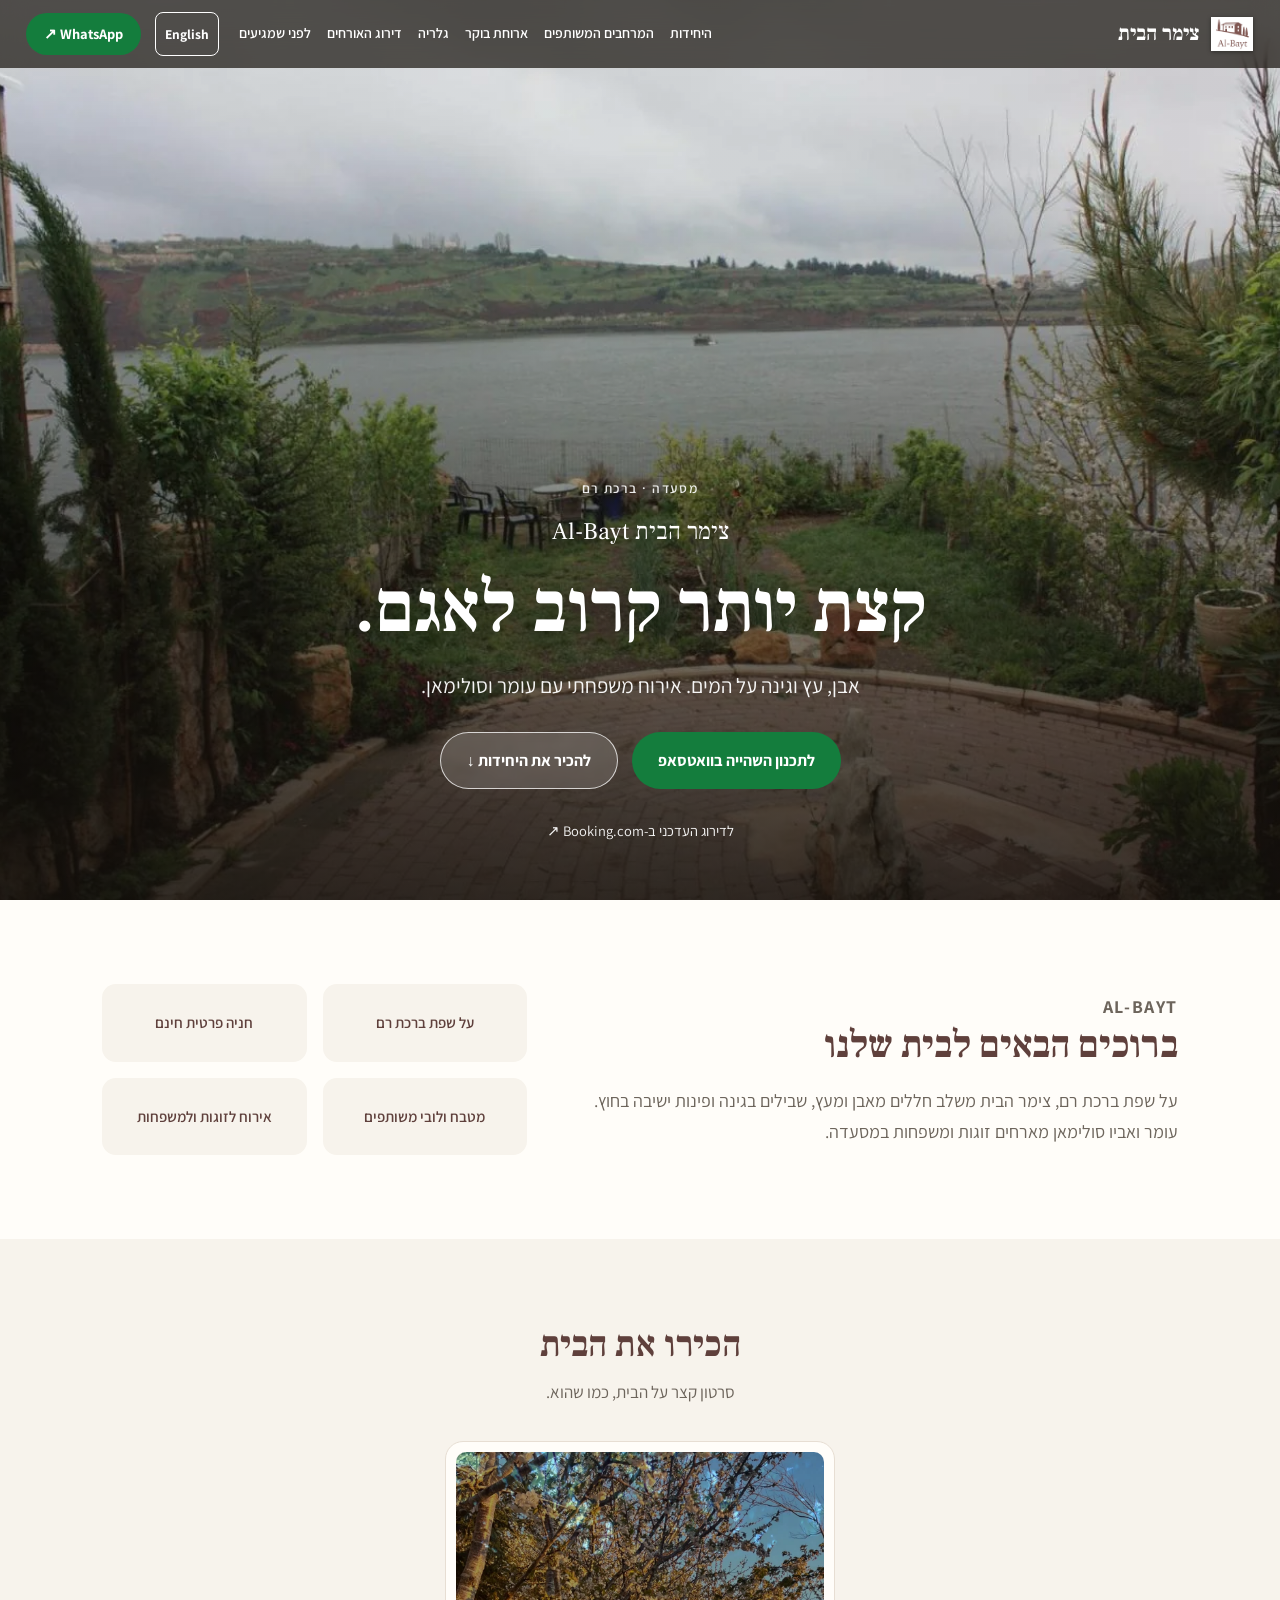
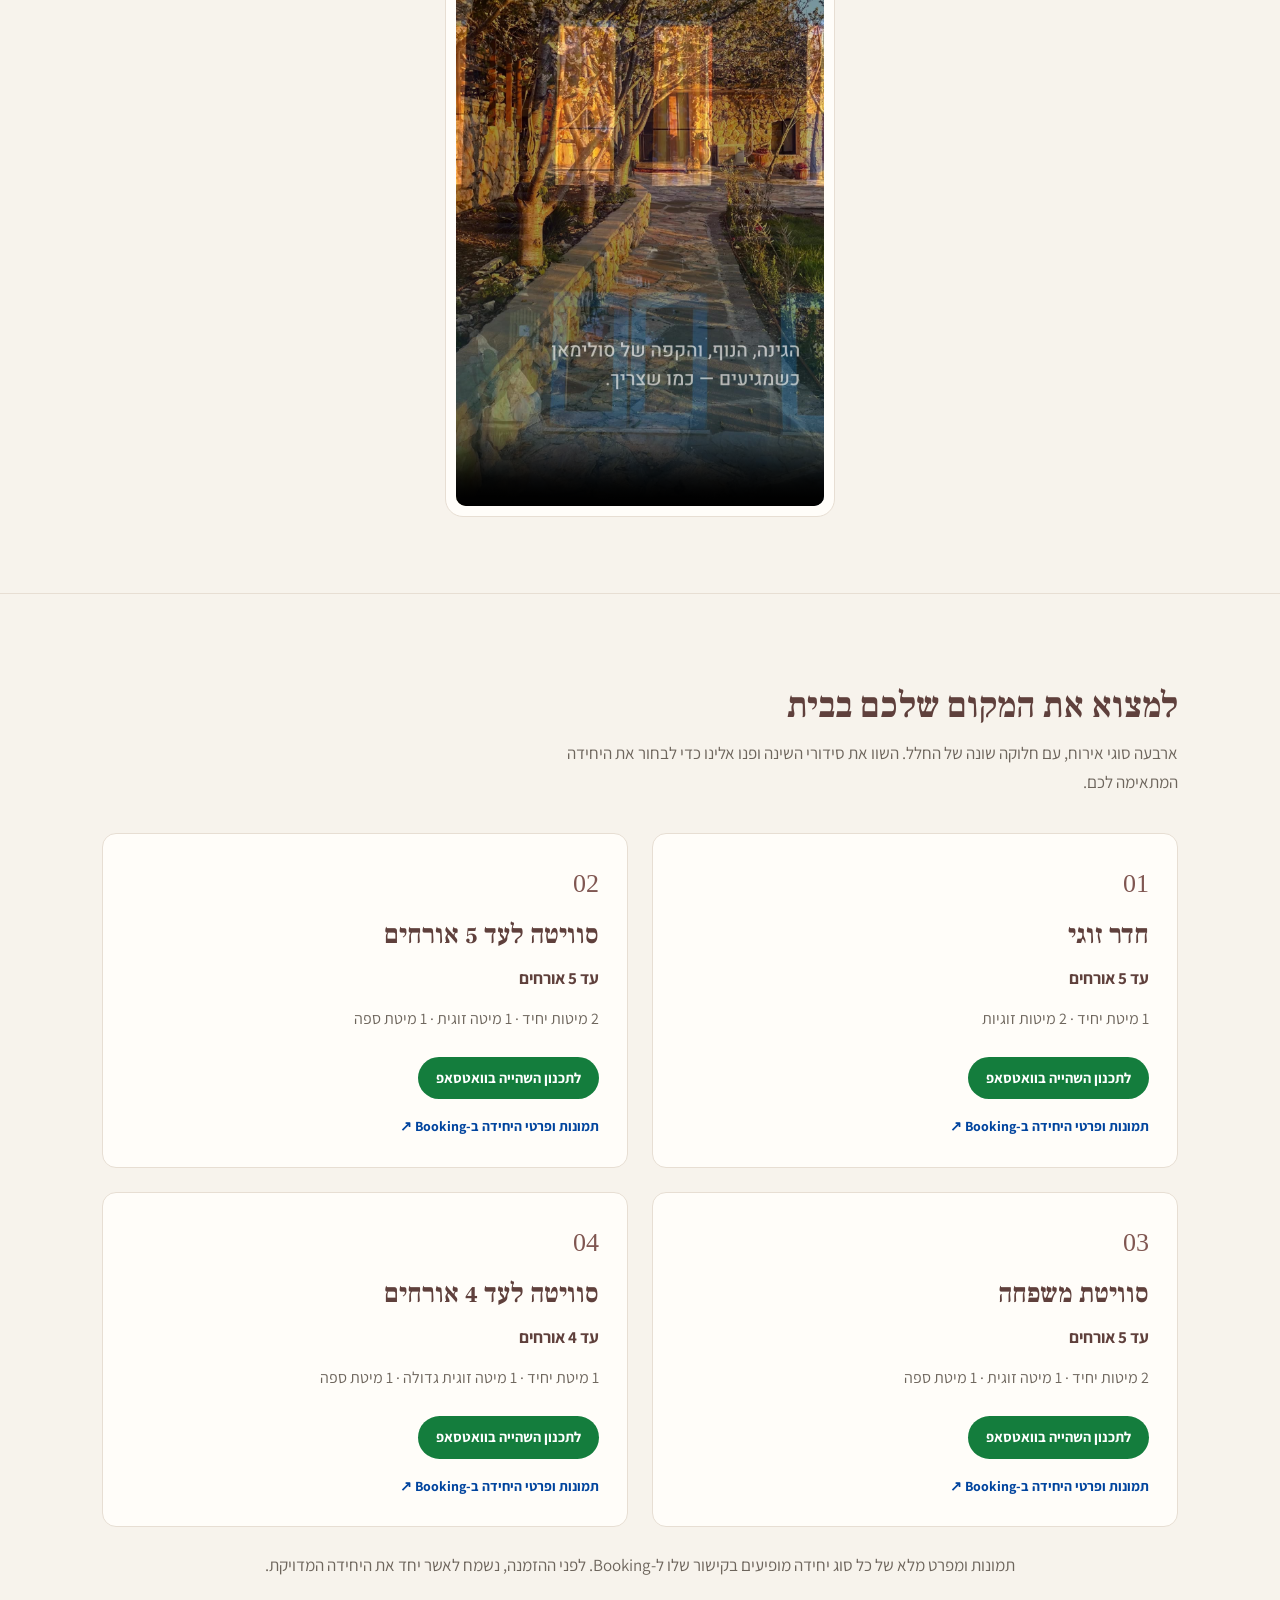
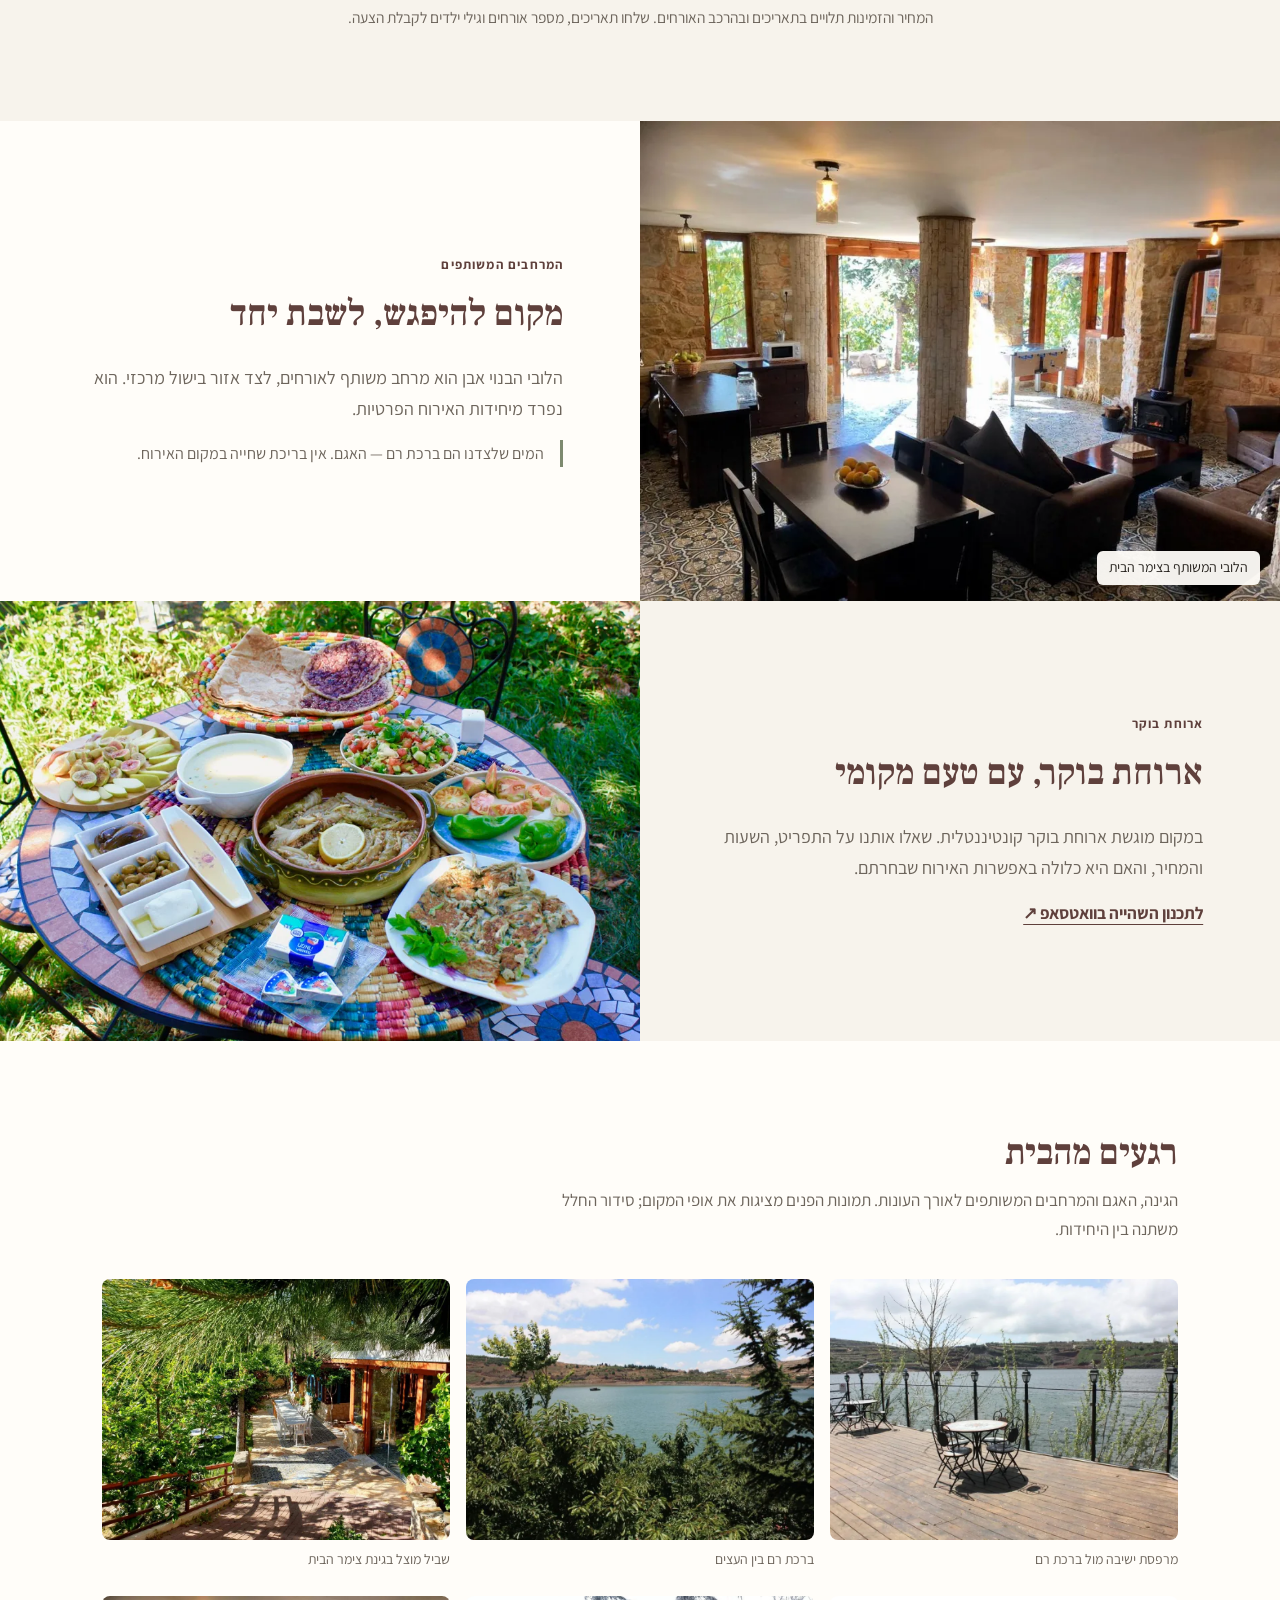
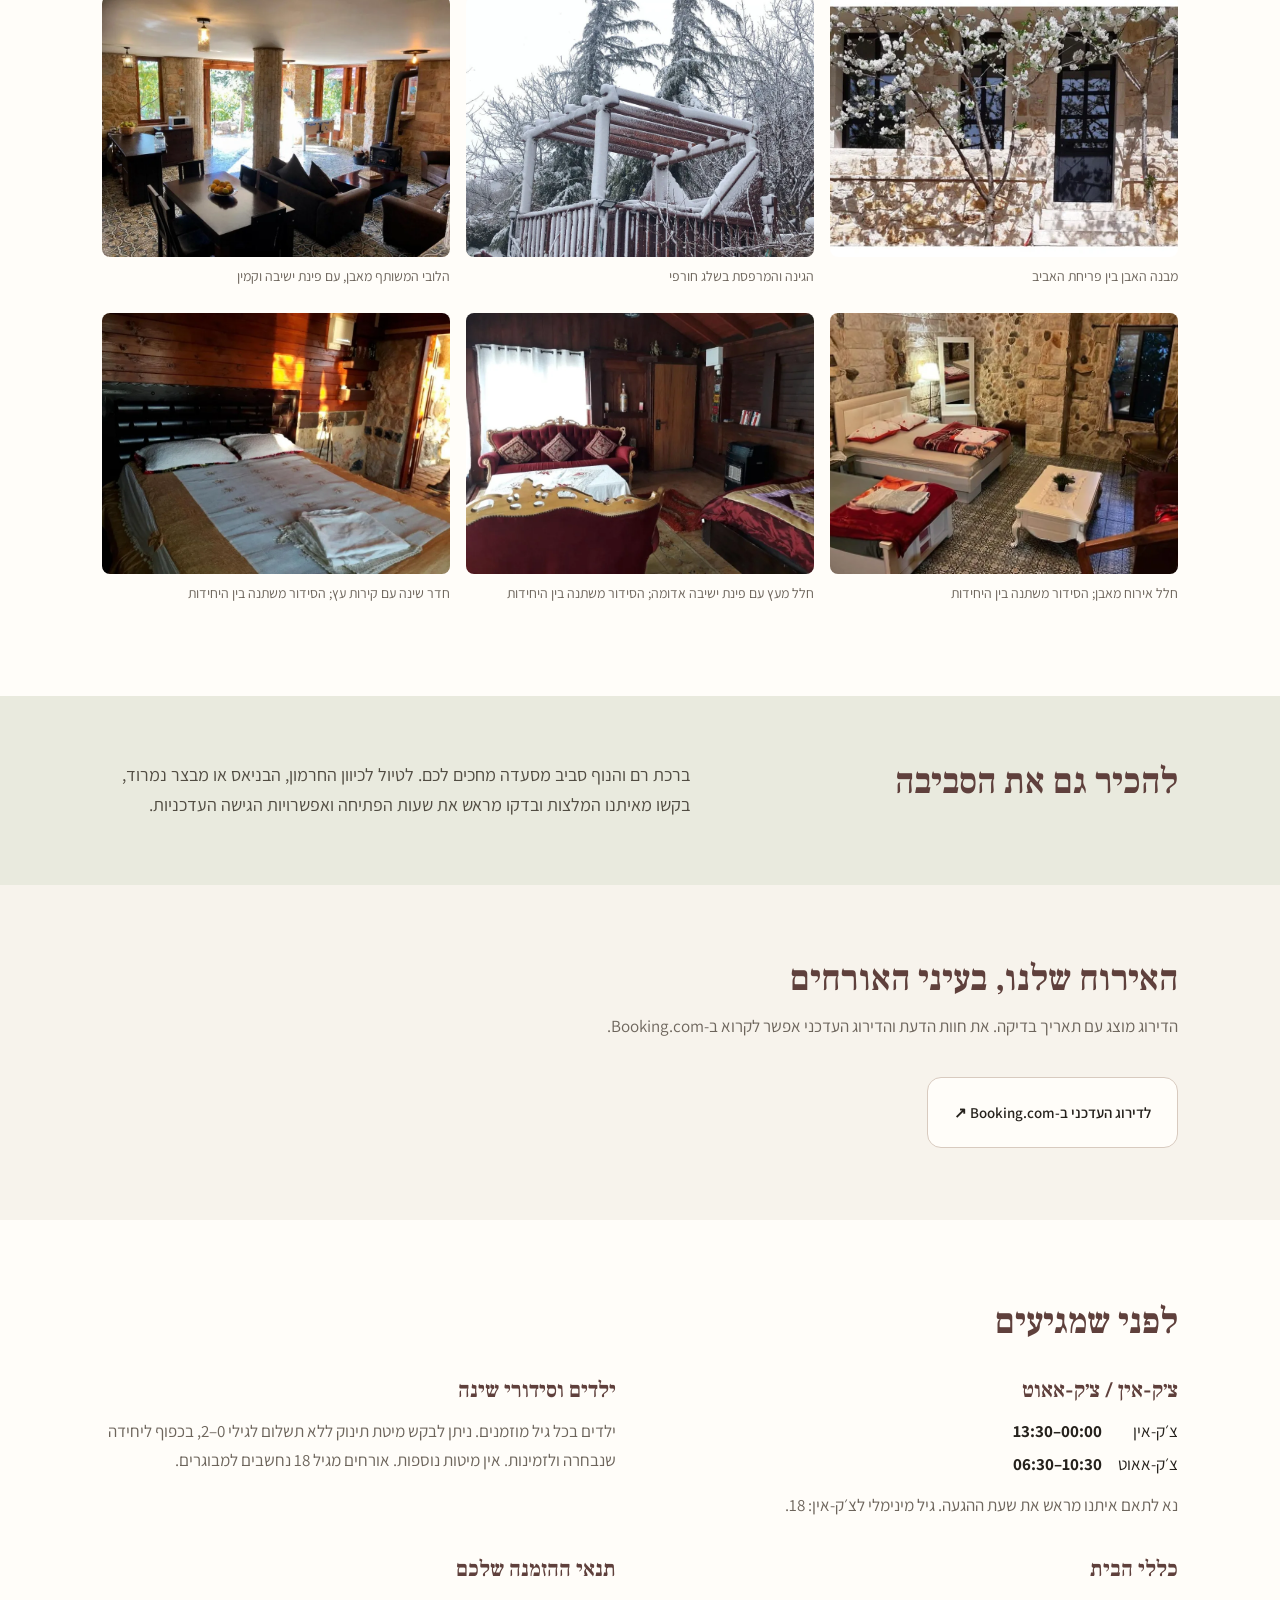
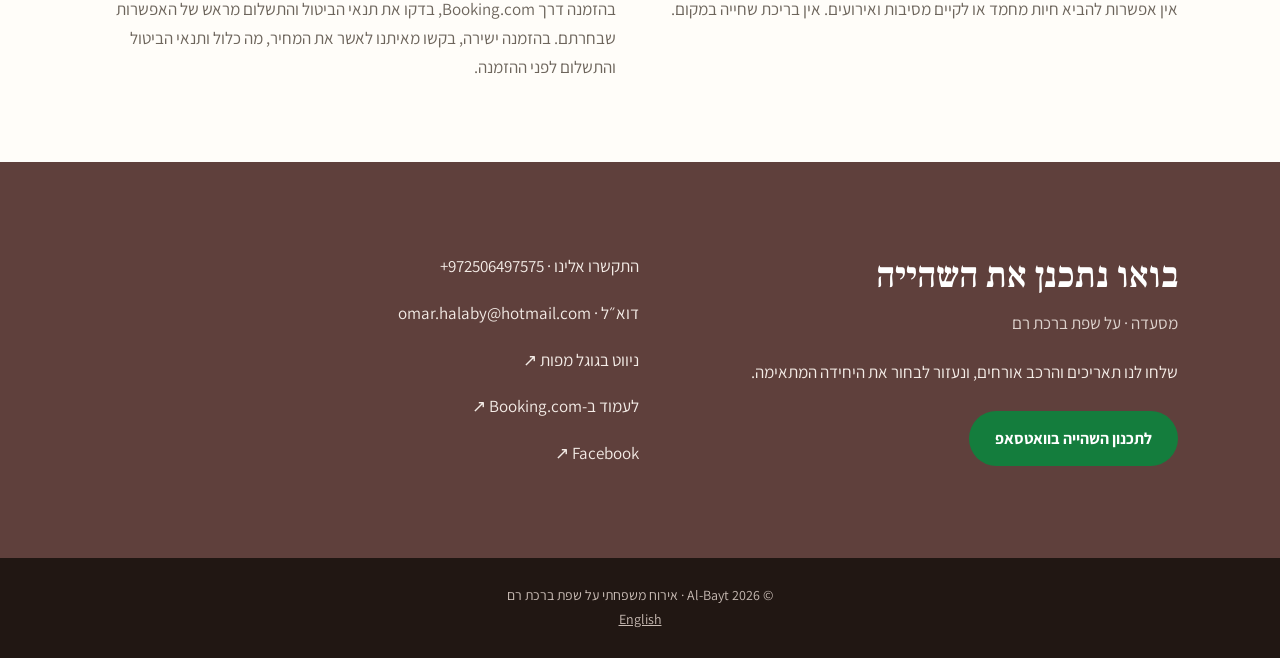
==== index.html @ 85b66a57 "Add Hebrew explainer film after the welcome section A calm, centered 9:16 player (click to play, pos" ====
<!doctype html>
<html lang="he" dir="rtl"><head>
<meta charset="utf-8"><meta name="viewport" content="width=device-width, initial-scale=1">
<title>צימר הבית | Al-Bayt — אירוח משפחתי על שפת ברכת רם</title><meta name="description" content="אירוח משפחתי על שפת ברכת רם במסעדה. הכירו את היחידות, הלובי המשותף והגינה, ותכננו את החופשה עם עומר וסולימאן.">
<link rel="canonical" href="https://www.albayt1.com/"><link rel="alternate" hreflang="he" href="https://www.albayt1.com/"><link rel="alternate" hreflang="en" href="https://www.albayt1.com/en/"><link rel="alternate" hreflang="x-default" href="https://www.albayt1.com/">
<meta property="og:title" content="צימר הבית | Al-Bayt — אירוח משפחתי על שפת ברכת רם"><meta property="og:description" content="אירוח משפחתי על שפת ברכת רם במסעדה. הכירו את היחידות, הלובי המשותף והגינה, ותכננו את החופשה עם עומר וסולימאן."><meta property="og:type" content="website"><meta property="og:url" content="https://www.albayt1.com/"><meta property="og:image" content="https://www.albayt1.com/images/optimized/lake-garden-1280.webp"><meta property="og:locale" content="he_IL">
<link rel="icon" href="/images/logo.png"><link rel="stylesheet" href="/css/style.css">
<link rel="preconnect" href="https://fonts.googleapis.com"><link rel="preconnect" href="https://fonts.gstatic.com" crossorigin><link href="https://fonts.googleapis.com/css2?family=Frank+Ruhl+Libre:wght@400;500;700&family=Assistant:wght@400;600;700&display=swap" rel="stylesheet">
<script type="application/ld+json">{"@context": "https://schema.org", "@type": "LodgingBusiness", "name": "Zimer Al-Bayt", "url": "https://www.albayt1.com", "image": "https://www.albayt1.com/images/optimized/lake-garden-1280.webp", "telephone": "+972506497575", "address": {"@type": "PostalAddress", "addressLocality": "Mas’ade", "postalCode": "1243500", "addressCountry": "IL"}, "sameAs": ["https://www.booking.com/hotel/il/hbyt-mas-39-ada.en-gb.html"]}</script>
<script id="rating-data" type="application/json">{"score": 8.9, "reviewCount": 104, "checkedAt": "2026-10-04T20:01:00Z", "maxAgeDays": 60, "sourceUrl": "https://www.booking.com/hotel/il/hbyt-mas-39-ada.he.html", "locale": "he-IL", "labels": {"ratingBased": "{count} חוות דעת ב-Booking.com", "ratingChecked": "נבדק ב-{date}", "ratingOut": "מתוך 10", "ratingCurrent": "לדירוג העדכני ב-Booking.com"}}</script><script type="module" src="/js/main.js"></script>
</head><body>
<a class="skip-link" href="#main">דלגו לתוכן</a>
<header class="topbar" id="topbar"><a class="brand" href="#top"><img src="/images/logo.png" alt="" width="44" height="34"><span>צימר הבית</span></a><button class="menu-toggle" aria-expanded="false" aria-controls="main-nav">תפריט ☰</button><nav class="nav" id="main-nav" aria-label="תפריט"><a href="#rooms">היחידות</a><a href="#shared">המרחבים המשותפים</a><a href="#breakfast">ארוחת בוקר</a><a href="#gallery">גלריה</a><a href="#reviews">דירוג האורחים</a><a href="#plan">לפני שמגיעים</a></nav><div class="topbar-actions"><a class="lang" href="/en/" lang="en">English</a><a class="btn btn-wa small header-contact" href="https://wa.me/972506497575?text=%D7%A9%D7%9C%D7%95%D7%9D%2C%20%D7%90%D7%A9%D7%9E%D7%97%20%D7%9C%D7%AA%D7%9B%D7%A0%D7%9F%20%D7%A9%D7%94%D7%99%D7%99%D7%94%20%D7%91%D7%A6%D7%99%D7%9E%D7%A8%20%D7%94%D7%91%D7%99%D7%AA.%20%D7%AA%D7%90%D7%A8%D7%99%D7%9B%D7%99%D7%9D%3A%20%E2%80%A6%20%D7%9E%D7%A1%D7%A4%D7%A8%20%D7%90%D7%95%D7%A8%D7%97%D7%99%D7%9D%3A%20%E2%80%A6%20%D7%92%D7%99%D7%9C%D7%99%20%D7%99%D7%9C%D7%93%D7%99%D7%9D%3A%20%E2%80%A6" target="_blank" rel="noopener noreferrer">WhatsApp ↗</a></div></header>
<main id="main"><section class="hero" id="top"><img class="hero-img" src="/images/optimized/lake-garden-960.webp" srcset="/images/optimized/lake-garden-480.webp 480w, /images/optimized/lake-garden-960.webp 960w, /images/optimized/lake-garden-1280.webp 1280w" sizes="100vw" width="1280" height="853" alt="הגן של הבית לצד ברכת רם" fetchpriority="high"><div class="hero-veil"></div><div class="hero-inner"><p class="hero-kicker">מסעדה · ברכת רם</p><p class="hero-brand">צימר הבית <span lang="en">Al-Bayt</span></p><h1>קצת יותר קרוב לאגם.</h1><p class="hero-sub">אבן, עץ וגינה על המים. אירוח משפחתי עם עומר וסולימאן.</p><div class="hero-ctas"><a class="btn btn-wa" href="https://wa.me/972506497575?text=%D7%A9%D7%9C%D7%95%D7%9D%2C%20%D7%90%D7%A9%D7%9E%D7%97%20%D7%9C%D7%AA%D7%9B%D7%A0%D7%9F%20%D7%A9%D7%94%D7%99%D7%99%D7%94%20%D7%91%D7%A6%D7%99%D7%9E%D7%A8%20%D7%94%D7%91%D7%99%D7%AA.%20%D7%AA%D7%90%D7%A8%D7%99%D7%9B%D7%99%D7%9D%3A%20%E2%80%A6%20%D7%9E%D7%A1%D7%A4%D7%A8%20%D7%90%D7%95%D7%A8%D7%97%D7%99%D7%9D%3A%20%E2%80%A6%20%D7%92%D7%99%D7%9C%D7%99%20%D7%99%D7%9C%D7%93%D7%99%D7%9D%3A%20%E2%80%A6" target="_blank" rel="noopener noreferrer">לתכנון השהייה בוואטסאפ</a><a class="btn btn-ghost" href="#rooms">להכיר את היחידות ↓</a></div><div class="trust" data-rating><a href="https://www.booking.com/hotel/il/hbyt-mas-39-ada.he.html" target="_blank" rel="noopener noreferrer">לדירוג העדכני ב-Booking.com ↗</a></div></div></section>
<section class="intro"><div class="wrap intro-grid"><div class="intro-text"><p class="eyebrow">Al-Bayt</p><h2>ברוכים הבאים לבית שלנו</h2><p>על שפת ברכת רם, צימר הבית משלב חללים מאבן ומעץ, שבילים בגינה ופינות ישיבה בחוץ. עומר ואביו סולימאן מארחים זוגות ומשפחות במסעדה.</p></div><ul class="intro-facts"><li>על שפת ברכת רם</li><li>חניה פרטית חינם</li><li>מטבח ולובי משותפים</li><li>אירוח לזוגות ולמשפחות</li></ul></div></section>
<section class="film" id="film" aria-labelledby="film-title"><div class="wrap film-inner"><h2 class="section-h" id="film-title">הכירו את הבית</h2><p class="section-sub">סרטון קצר על הבית, כמו שהוא.</p><figure class="film-frame"><video controls playsinline preload="metadata" poster="/images/zimmer-he-explainer-poster.jpg" width="1080" height="1920" aria-label="סרטון היכרות עם צימר הבית"><source src="/videos/zimmer-he-explainer.mp4" type="video/mp4"></video></figure></div></section>
<section class="rooms" id="rooms"><div class="wrap"><h2 class="section-h">למצוא את המקום שלכם בבית</h2><p class="section-sub">ארבעה סוגי אירוח, עם חלוקה שונה של החלל. השוו את סידורי השינה ופנו אלינו כדי לבחור את היחידה המתאימה לכם.</p><div class="room-grid"><article class="room" data-room-id="329199201"><div class="room-body"><span class="room-number" aria-hidden="true">01</span><h3>חדר זוגי</h3><p class="capacity">עד 5 אורחים</p><p class="bed-list">1 מיטת יחיד · 2 מיטות זוגיות</p><div class="room-ctas"><a class="btn btn-wa small" href="https://wa.me/972506497575?text=%D7%A9%D7%9C%D7%95%D7%9D%2C%20%D7%90%D7%A9%D7%9E%D7%97%20%D7%9C%D7%91%D7%93%D7%95%D7%A7%20%D7%90%D7%AA%20%D7%97%D7%93%D7%A8%20%D7%96%D7%95%D7%92%D7%99%20%28%D7%9E%D7%96%D7%94%D7%94%20329199201%29.%20%D7%AA%D7%90%D7%A8%D7%99%D7%9B%D7%99%D7%9D%3A%20%E2%80%A6%20%D7%9E%D7%A1%D7%A4%D7%A8%20%D7%90%D7%95%D7%A8%D7%97%D7%99%D7%9D%3A%20%E2%80%A6%20%D7%92%D7%99%D7%9C%D7%99%20%D7%99%D7%9C%D7%93%D7%99%D7%9D%3A%20%E2%80%A6" target="_blank" rel="noopener noreferrer">לתכנון השהייה בוואטסאפ</a><a class="link-book" href="https://www.booking.com/hotel/il/hbyt-mas-39-ada.he.html#RD329199201" target="_blank" rel="noopener noreferrer">תמונות ופרטי היחידה ב-Booking ↗</a></div></div></article><article class="room" data-room-id="329199202"><div class="room-body"><span class="room-number" aria-hidden="true">02</span><h3>סוויטה לעד 5 אורחים</h3><p class="capacity">עד 5 אורחים</p><p class="bed-list">2 מיטות יחיד · 1 מיטה זוגית · 1 מיטת ספה</p><div class="room-ctas"><a class="btn btn-wa small" href="https://wa.me/972506497575?text=%D7%A9%D7%9C%D7%95%D7%9D%2C%20%D7%90%D7%A9%D7%9E%D7%97%20%D7%9C%D7%91%D7%93%D7%95%D7%A7%20%D7%90%D7%AA%20%D7%A1%D7%95%D7%95%D7%99%D7%98%D7%94%20%D7%9C%D7%A2%D7%93%205%20%D7%90%D7%95%D7%A8%D7%97%D7%99%D7%9D%20%28%D7%9E%D7%96%D7%94%D7%94%20329199202%29.%20%D7%AA%D7%90%D7%A8%D7%99%D7%9B%D7%99%D7%9D%3A%20%E2%80%A6%20%D7%9E%D7%A1%D7%A4%D7%A8%20%D7%90%D7%95%D7%A8%D7%97%D7%99%D7%9D%3A%20%E2%80%A6%20%D7%92%D7%99%D7%9C%D7%99%20%D7%99%D7%9C%D7%93%D7%99%D7%9D%3A%20%E2%80%A6" target="_blank" rel="noopener noreferrer">לתכנון השהייה בוואטסאפ</a><a class="link-book" href="https://www.booking.com/hotel/il/hbyt-mas-39-ada.he.html#RD329199202" target="_blank" rel="noopener noreferrer">תמונות ופרטי היחידה ב-Booking ↗</a></div></div></article><article class="room" data-room-id="329199203"><div class="room-body"><span class="room-number" aria-hidden="true">03</span><h3>סוויטת משפחה</h3><p class="capacity">עד 5 אורחים</p><p class="bed-list">2 מיטות יחיד · 1 מיטה זוגית · 1 מיטת ספה</p><div class="room-ctas"><a class="btn btn-wa small" href="https://wa.me/972506497575?text=%D7%A9%D7%9C%D7%95%D7%9D%2C%20%D7%90%D7%A9%D7%9E%D7%97%20%D7%9C%D7%91%D7%93%D7%95%D7%A7%20%D7%90%D7%AA%20%D7%A1%D7%95%D7%95%D7%99%D7%98%D7%AA%20%D7%9E%D7%A9%D7%A4%D7%97%D7%94%20%28%D7%9E%D7%96%D7%94%D7%94%20329199203%29.%20%D7%AA%D7%90%D7%A8%D7%99%D7%9B%D7%99%D7%9D%3A%20%E2%80%A6%20%D7%9E%D7%A1%D7%A4%D7%A8%20%D7%90%D7%95%D7%A8%D7%97%D7%99%D7%9D%3A%20%E2%80%A6%20%D7%92%D7%99%D7%9C%D7%99%20%D7%99%D7%9C%D7%93%D7%99%D7%9D%3A%20%E2%80%A6" target="_blank" rel="noopener noreferrer">לתכנון השהייה בוואטסאפ</a><a class="link-book" href="https://www.booking.com/hotel/il/hbyt-mas-39-ada.he.html#RD329199203" target="_blank" rel="noopener noreferrer">תמונות ופרטי היחידה ב-Booking ↗</a></div></div></article><article class="room" data-room-id="329199204"><div class="room-body"><span class="room-number" aria-hidden="true">04</span><h3>סוויטה לעד 4 אורחים</h3><p class="capacity">עד 4 אורחים</p><p class="bed-list">1 מיטת יחיד · 1 מיטה זוגית גדולה · 1 מיטת ספה</p><div class="room-ctas"><a class="btn btn-wa small" href="https://wa.me/972506497575?text=%D7%A9%D7%9C%D7%95%D7%9D%2C%20%D7%90%D7%A9%D7%9E%D7%97%20%D7%9C%D7%91%D7%93%D7%95%D7%A7%20%D7%90%D7%AA%20%D7%A1%D7%95%D7%95%D7%99%D7%98%D7%94%20%D7%9C%D7%A2%D7%93%204%20%D7%90%D7%95%D7%A8%D7%97%D7%99%D7%9D%20%28%D7%9E%D7%96%D7%94%D7%94%20329199204%29.%20%D7%AA%D7%90%D7%A8%D7%99%D7%9B%D7%99%D7%9D%3A%20%E2%80%A6%20%D7%9E%D7%A1%D7%A4%D7%A8%20%D7%90%D7%95%D7%A8%D7%97%D7%99%D7%9D%3A%20%E2%80%A6%20%D7%92%D7%99%D7%9C%D7%99%20%D7%99%D7%9C%D7%93%D7%99%D7%9D%3A%20%E2%80%A6" target="_blank" rel="noopener noreferrer">לתכנון השהייה בוואטסאפ</a><a class="link-book" href="https://www.booking.com/hotel/il/hbyt-mas-39-ada.he.html#RD329199204" target="_blank" rel="noopener noreferrer">תמונות ופרטי היחידה ב-Booking ↗</a></div></div></article></div><p class="room-note">תמונות ומפרט מלא של כל סוג יחידה מופיעים בקישור שלו ל-Booking. לפני ההזמנה, נשמח לאשר יחד את היחידה המדויקת.</p><p class="price-note">המחיר והזמינות תלויים בתאריכים ובהרכב האורחים. שלחו תאריכים, מספר אורחים וגילי ילדים לקבלת הצעה.</p></div></section>
<section class="split" id="shared"><figure><img class="" src="/images/optimized/shared-lobby-960.webp" srcset="/images/optimized/shared-lobby-480.webp 480w, /images/optimized/shared-lobby-960.webp 960w, /images/optimized/shared-lobby-1280.webp 1024w" sizes="(max-width: 600px) 100vw, 50vw" width="1024" height="768" alt="הלובי המשותף בצימר הבית" loading="lazy" decoding="async"><figcaption>הלובי המשותף בצימר הבית</figcaption></figure><div class="split-body"><p class="eyebrow">המרחבים המשותפים</p><h2 class="section-h">מקום להיפגש, לשבת יחד</h2><p>הלובי הבנוי אבן הוא מרחב משותף לאורחים, לצד אזור בישול מרכזי. הוא נפרד מיחידות האירוח הפרטיות.</p><p class="clarification">המים שלצדנו הם ברכת רם — האגם. אין בריכת שחייה במקום האירוח.</p></div></section>
<section class="split reverse" id="breakfast"><img class="" src="/images/optimized/breakfast-table-960.webp" srcset="/images/optimized/breakfast-table-480.webp 480w, /images/optimized/breakfast-table-960.webp 960w, /images/optimized/breakfast-table-1280.webp 1280w" sizes="(max-width: 600px) 100vw, 50vw" width="1600" height="1066" alt="שולחן ארוחת בוקר בגינה עם סלטים, לחם ומנות קטנות" loading="lazy" decoding="async"><div class="split-body"><p class="eyebrow">ארוחת בוקר</p><h2 class="section-h">ארוחת בוקר, עם טעם מקומי</h2><p>במקום מוגשת ארוחת בוקר קונטיננטלית. שאלו אותנו על התפריט, השעות והמחיר, והאם היא כלולה באפשרות האירוח שבחרתם.</p><a class="text-link" href="https://wa.me/972506497575?text=%D7%A9%D7%9C%D7%95%D7%9D%2C%20%D7%90%D7%A9%D7%9E%D7%97%20%D7%9C%D7%AA%D7%9B%D7%A0%D7%9F%20%D7%A9%D7%94%D7%99%D7%99%D7%94%20%D7%91%D7%A6%D7%99%D7%9E%D7%A8%20%D7%94%D7%91%D7%99%D7%AA.%20%D7%AA%D7%90%D7%A8%D7%99%D7%9B%D7%99%D7%9D%3A%20%E2%80%A6%20%D7%9E%D7%A1%D7%A4%D7%A8%20%D7%90%D7%95%D7%A8%D7%97%D7%99%D7%9D%3A%20%E2%80%A6%20%D7%92%D7%99%D7%9C%D7%99%20%D7%99%D7%9C%D7%93%D7%99%D7%9D%3A%20%E2%80%A6" target="_blank" rel="noopener noreferrer">לתכנון השהייה בוואטסאפ ↗</a></div></section>
<section class="gallery" id="gallery"><div class="wrap"><h2 class="section-h">רגעים מהבית</h2><p class="section-sub">הגינה, האגם והמרחבים המשותפים לאורך העונות. תמונות הפנים מציגות את אופי המקום; סידור החלל משתנה בין היחידות.</p><div class="g-grid" id="ggrid"><figure><a class="gallery-link" href="/images/optimized/lake-terrace-1280.webp" data-gallery="0" aria-label="הגדלת תמונה: מרפסת ישיבה מול ברכת רם"><img class="" src="/images/optimized/lake-terrace-960.webp" srcset="/images/optimized/lake-terrace-480.webp 480w, /images/optimized/lake-terrace-960.webp 960w, /images/optimized/lake-terrace-1280.webp 1024w" sizes="(max-width: 600px) 100vw, 50vw" width="1024" height="683" alt="מרפסת ישיבה מול ברכת רם" loading="lazy" decoding="async"></a><figcaption>מרפסת ישיבה מול ברכת רם</figcaption></figure><figure><a class="gallery-link" href="/images/optimized/lake-daylight-1280.webp" data-gallery="1" aria-label="הגדלת תמונה: ברכת רם בין העצים"><img class="" src="/images/optimized/lake-daylight-960.webp" srcset="/images/optimized/lake-daylight-480.webp 480w, /images/optimized/lake-daylight-960.webp 960w, /images/optimized/lake-daylight-1280.webp 1024w" sizes="(max-width: 600px) 100vw, 50vw" width="1024" height="683" alt="ברכת רם בין העצים" loading="lazy" decoding="async"></a><figcaption>ברכת רם בין העצים</figcaption></figure><figure><a class="gallery-link" href="/images/optimized/garden-path-1280.webp" data-gallery="2" aria-label="הגדלת תמונה: שביל מוצל בגינת צימר הבית"><img class="" src="/images/optimized/garden-path-960.webp" srcset="/images/optimized/garden-path-480.webp 480w, /images/optimized/garden-path-960.webp 960w, /images/optimized/garden-path-1280.webp 1280w" sizes="(max-width: 600px) 100vw, 50vw" width="1280" height="960" alt="שביל מוצל בגינת צימר הבית" loading="lazy" decoding="async"></a><figcaption>שביל מוצל בגינת צימר הבית</figcaption></figure><figure><a class="gallery-link" href="/images/optimized/stone-exterior-1280.webp" data-gallery="3" aria-label="הגדלת תמונה: מבנה האבן בין פריחת האביב"><img class="" src="/images/optimized/stone-exterior-960.webp" srcset="/images/optimized/stone-exterior-480.webp 480w, /images/optimized/stone-exterior-960.webp 960w, /images/optimized/stone-exterior-1280.webp 1280w" sizes="(max-width: 600px) 100vw, 50vw" width="1412" height="740" alt="מבנה האבן בין פריחת האביב" loading="lazy" decoding="async"></a><figcaption>מבנה האבן בין פריחת האביב</figcaption></figure><figure><a class="gallery-link" href="/images/optimized/winter-garden-1280.webp" data-gallery="4" aria-label="הגדלת תמונה: הגינה והמרפסת בשלג חורפי"><img class="" src="/images/optimized/winter-garden-960.webp" srcset="/images/optimized/winter-garden-480.webp 480w, /images/optimized/winter-garden-1280.webp 900w" sizes="(max-width: 600px) 100vw, 50vw" width="900" height="1600" alt="הגינה והמרפסת בשלג חורפי" loading="lazy" decoding="async"></a><figcaption>הגינה והמרפסת בשלג חורפי</figcaption></figure><figure><a class="gallery-link" href="/images/optimized/shared-lobby-1280.webp" data-gallery="5" aria-label="הגדלת תמונה: הלובי המשותף מאבן, עם פינת ישיבה וקמין"><img class="" src="/images/optimized/shared-lobby-960.webp" srcset="/images/optimized/shared-lobby-480.webp 480w, /images/optimized/shared-lobby-960.webp 960w, /images/optimized/shared-lobby-1280.webp 1024w" sizes="(max-width: 600px) 100vw, 50vw" width="1024" height="768" alt="הלובי המשותף מאבן, עם פינת ישיבה וקמין" loading="lazy" decoding="async"></a><figcaption>הלובי המשותף מאבן, עם פינת ישיבה וקמין</figcaption></figure><figure><a class="gallery-link" href="/images/optimized/stone-room-interior-1280.webp" data-gallery="6" aria-label="הגדלת תמונה: חלל אירוח מאבן; הסידור משתנה בין היחידות"><img class="" src="/images/optimized/stone-room-interior-960.webp" srcset="/images/optimized/stone-room-interior-480.webp 480w, /images/optimized/stone-room-interior-960.webp 960w, /images/optimized/stone-room-interior-1280.webp 1170w" sizes="(max-width: 600px) 100vw, 50vw" width="1170" height="658" alt="חלל אירוח מאבן; הסידור משתנה בין היחידות" loading="lazy" decoding="async"></a><figcaption>חלל אירוח מאבן; הסידור משתנה בין היחידות</figcaption></figure><figure><a class="gallery-link" href="/images/optimized/wood-room-interior-1280.webp" data-gallery="7" aria-label="הגדלת תמונה: חלל מעץ עם פינת ישיבה אדומה; הסידור משתנה בין היחידות"><img class="" src="/images/optimized/wood-room-interior-960.webp" srcset="/images/optimized/wood-room-interior-480.webp 480w, /images/optimized/wood-room-interior-960.webp 960w, /images/optimized/wood-room-interior-1280.webp 1024w" sizes="(max-width: 600px) 100vw, 50vw" width="1024" height="768" alt="חלל מעץ עם פינת ישיבה אדומה; הסידור משתנה בין היחידות" loading="lazy" decoding="async"></a><figcaption>חלל מעץ עם פינת ישיבה אדומה; הסידור משתנה בין היחידות</figcaption></figure><figure><a class="gallery-link" href="/images/optimized/wood-bedroom-1280.webp" data-gallery="8" aria-label="הגדלת תמונה: חדר שינה עם קירות עץ; הסידור משתנה בין היחידות"><img class="" src="/images/optimized/wood-bedroom-960.webp" srcset="/images/optimized/wood-bedroom-480.webp 480w, /images/optimized/wood-bedroom-960.webp 960w, /images/optimized/wood-bedroom-1280.webp 1024w" sizes="(max-width: 600px) 100vw, 50vw" width="1024" height="768" alt="חדר שינה עם קירות עץ; הסידור משתנה בין היחידות" loading="lazy" decoding="async"></a><figcaption>חדר שינה עם קירות עץ; הסידור משתנה בין היחידות</figcaption></figure></div></div></section>
<section class="area"><div class="wrap area-summary"><h2 class="section-h">להכיר גם את הסביבה</h2><p>ברכת רם והנוף סביב מסעדה מחכים לכם. לטיול לכיוון החרמון, הבניאס או מבצר נמרוד, בקשו מאיתנו המלצות ובדקו מראש את שעות הפתיחה ואפשרויות הגישה העדכניות.</p></div></section>
<section class="reviews" id="reviews"><div class="wrap"><h2 class="section-h">האירוח שלנו, בעיני האורחים</h2><p class="section-sub">הדירוג מוצג עם תאריך בדיקה. את חוות הדעת והדירוג העדכני אפשר לקרוא ב-Booking.com.</p><div class="rev-badge" data-rating><a href="https://www.booking.com/hotel/il/hbyt-mas-39-ada.he.html" target="_blank" rel="noopener noreferrer">לדירוג העדכני ב-Booking.com ↗</a></div></div></section>
<section id="plan" class="plan"><div class="wrap"><h2 class="section-h">לפני שמגיעים</h2><div class="policy-grid"><article><h3>צ׳ק-אין / צ׳ק-אאוט</h3><dl><dt>צ׳ק-אין</dt><dd><bdi>13:30–00:00</bdi></dd><dt>צ׳ק-אאוט</dt><dd><bdi>06:30–10:30</bdi></dd></dl><p>נא לתאם איתנו מראש את שעת ההגעה. גיל מינימלי לצ׳ק-אין: 18.</p></article><article><h3>ילדים וסידורי שינה</h3><p>ילדים בכל גיל מוזמנים. ניתן לבקש מיטת תינוק ללא תשלום לגילי 0–2, בכפוף ליחידה שנבחרה ולזמינות. אין מיטות נוספות. אורחים מגיל 18 נחשבים למבוגרים.</p></article><article><h3>כללי הבית</h3><p>אין אפשרות להביא חיות מחמד או לקיים מסיבות ואירועים. אין בריכת שחייה במקום.</p></article><article><h3>תנאי ההזמנה שלכם</h3><p>בהזמנה דרך Booking.com, בדקו את תנאי הביטול והתשלום מראש של האפשרות שבחרתם. בהזמנה ישירה, בקשו מאיתנו לאשר את המחיר, מה כלול ותנאי הביטול והתשלום לפני ההזמנה.</p></article></div></div></section>
<section class="contact" id="contact"><div class="wrap contact-grid"><div><h2 class="section-h">בואו נתכנן את השהייה</h2><p class="addr">מסעדה · על שפת ברכת רם</p><p>שלחו לנו תאריכים והרכב אורחים, ונעזור לבחור את היחידה המתאימה.</p><a class="btn btn-wa" href="https://wa.me/972506497575?text=%D7%A9%D7%9C%D7%95%D7%9D%2C%20%D7%90%D7%A9%D7%9E%D7%97%20%D7%9C%D7%AA%D7%9B%D7%A0%D7%9F%20%D7%A9%D7%94%D7%99%D7%99%D7%94%20%D7%91%D7%A6%D7%99%D7%9E%D7%A8%20%D7%94%D7%91%D7%99%D7%AA.%20%D7%AA%D7%90%D7%A8%D7%99%D7%9B%D7%99%D7%9D%3A%20%E2%80%A6%20%D7%9E%D7%A1%D7%A4%D7%A8%20%D7%90%D7%95%D7%A8%D7%97%D7%99%D7%9D%3A%20%E2%80%A6%20%D7%92%D7%99%D7%9C%D7%99%20%D7%99%D7%9C%D7%93%D7%99%D7%9D%3A%20%E2%80%A6" target="_blank" rel="noopener noreferrer">לתכנון השהייה בוואטסאפ</a></div><ul class="c-list"><li><a href="tel:+972506497575">התקשרו אלינו · <bdi>+972506497575</bdi></a></li><li><a href="mailto:omar.halaby@hotmail.com">דוא״ל · <bdi>omar.halaby@hotmail.com</bdi></a></li><li><a href="https://maps.app.goo.gl/spvqYzDHqFwNbVgZ8" target="_blank" rel="noopener noreferrer">ניווט בגוגל מפות ↗</a></li><li><a href="https://www.booking.com/hotel/il/hbyt-mas-39-ada.he.html" target="_blank" rel="noopener noreferrer">לעמוד ב-Booking.com ↗</a></li><li><a href="https://www.facebook.com/albayt12" target="_blank" rel="noopener noreferrer">Facebook ↗</a></li></ul></div></section>
</main><footer class="footer"><p>© 2026 Al-Bayt · אירוח משפחתי על שפת ברכת רם</p><a href="/en/" lang="en">English</a></footer>
<dialog class="lightbox" id="lightbox" aria-label="רגעים מהבית"><div class="lightbox-inner"><button class="lb-close" type="button" aria-label="סגירת התמונה">×</button><img alt=""><p id="photo-caption"></p><div class="lb-nav"><button type="button" data-photo-step="-1">התמונה הקודמת</button><span id="photo-counter" data-label="תמונה {n} מתוך {total}" aria-live="polite"></span><button type="button" data-photo-step="1">התמונה הבאה</button></div></div></dialog>
</body></html>
---- css/style.css ----
/* צימר הבית | Al-Bayt — redesign 2026 */

:root{
  --cream:#f7f3ec;
  --paper:#fffdf9;
  --ink:#26221d;
  --muted:#6d655c;
  --brand:#805752;
  --brand-dark:#5f403c;
  --sage:#7d8a6f;
  --wa:#1fae54;
  --shadow:0 10px 30px rgba(38,34,29,.10);
  --radius:14px;
}

*{margin:0;padding:0;box-sizing:border-box}
html{scroll-behavior:smooth}
body{
  background:var(--cream);
  color:var(--ink);
  font-family:'Assistant',sans-serif;
  font-size:17px;
  line-height:1.7;
}
img{max-width:100%;display:block}
a{color:inherit;text-decoration:none}
h1,h2,h3{font-family:'Frank Ruhl Libre',serif;font-weight:700;line-height:1.25}
.wrap{max-width:1120px;margin:0 auto;padding:0 22px}
.latin{font-weight:400;opacity:.85}

/* ---------- buttons ---------- */
.btn{
  display:inline-flex;align-items:center;gap:8px;
  padding:14px 26px;border-radius:40px;
  font-weight:700;font-size:16px;
  transition:transform .15s,box-shadow .15s;
}
.btn:hover{transform:translateY(-2px);box-shadow:var(--shadow)}
.btn.small{padding:9px 18px;font-size:14.5px}
.btn-wa{background:var(--wa);color:#fff}
.btn-ghost{background:rgba(255,255,255,.14);color:#fff;border:1.5px solid rgba(255,255,255,.75);backdrop-filter:blur(4px)}

/* ---------- topbar ---------- */
.topbar{
  position:fixed;inset-inline:0;top:0;z-index:100;
  display:flex;align-items:center;gap:26px;
  padding:12px 26px;
  color:#fff;
  transition:background .25s,color .25s,box-shadow .25s;
}
.topbar.solid{background:var(--paper);color:var(--ink);box-shadow:0 2px 18px rgba(38,34,29,.12)}
.brand{display:flex;align-items:center;gap:10px;font-family:'Frank Ruhl Libre',serif;font-size:21px;font-weight:700}
.brand img{filter:drop-shadow(0 1px 2px rgba(0,0,0,.4))}
.topbar.solid .brand img{filter:none}
.nav{display:flex;gap:20px;font-weight:600;font-size:15.5px;margin-inline-start:auto}
.nav a:hover{opacity:.75}
.topbar-actions{display:flex;align-items:center;gap:14px}
.lang{font-weight:700;border:1.5px solid currentColor;border-radius:8px;padding:3px 9px;font-size:13.5px}

/* ---------- hero ---------- */
.hero{position:relative;min-height:100svh;display:grid;place-items:end center;isolation:isolate}
.hero-img{position:absolute;inset:0;width:100%;height:100%;object-fit:cover;z-index:-2}
.hero-veil{position:absolute;inset:0;z-index:-1;
  background:linear-gradient(to top,rgba(20,16,12,.78) 0%,rgba(20,16,12,.25) 45%,rgba(20,16,12,.30) 100%)}
.hero-inner{color:#fff;text-align:center;padding:0 20px 64px;max-width:860px}
.hero-kicker{letter-spacing:.35em;font-size:13.5px;font-weight:600;opacity:.9;margin-bottom:10px}
.hero h1{font-size:clamp(42px,7vw,76px);margin-bottom:14px;text-shadow:0 2px 20px rgba(0,0,0,.35)}
.hero-sub{font-size:clamp(17px,2.3vw,21px);opacity:.95;max-width:600px;margin:0 auto 28px}
.hero-ctas{display:flex;gap:14px;justify-content:center;flex-wrap:wrap;margin-bottom:30px}
.trust{display:flex;align-items:center;justify-content:center;gap:10px;flex-wrap:wrap;font-size:14.5px;opacity:.95}
.trust .dot{opacity:.5}
.score{
  display:inline-grid;place-items:center;
  background:#fff;color:var(--brand-dark);
  font-weight:700;font-size:16px;
  width:42px;height:42px;border-radius:12px 12px 12px 3px;
}

/* ---------- intro ---------- */
.intro{background:var(--paper);padding:84px 0}
.intro-grid{display:grid;grid-template-columns:1.4fr 1fr;gap:56px;align-items:center}
.intro h2{font-size:clamp(28px,3.5vw,38px);margin-bottom:16px;color:var(--brand-dark)}
.intro p{color:var(--muted);font-size:18px}
.intro-facts{list-style:none;display:grid;grid-template-columns:1fr 1fr;gap:16px}
.intro-facts li{
  background:var(--cream);border-radius:var(--radius);
  padding:18px 16px;text-align:center;font-size:15px;color:var(--muted)
}
.intro-facts strong{display:block;color:var(--brand-dark);font-size:17px;margin-bottom:2px}

/* ---------- sections ---------- */
.section-h{font-size:clamp(26px,3.2vw,36px);color:var(--brand-dark);margin-bottom:10px}
.section-sub{color:var(--muted);margin-bottom:36px;max-width:640px}

/* ---------- rooms ---------- */
.rooms{padding:90px 0}
.room-grid{display:grid;grid-template-columns:repeat(auto-fit,minmax(255px,1fr));gap:24px}
.room{
  background:var(--paper);border-radius:var(--radius);overflow:hidden;
  box-shadow:var(--shadow);display:flex;flex-direction:column;
  transition:transform .2s;
}
.room:hover{transform:translateY(-4px)}
.room>img{height:210px;width:100%;object-fit:cover}
.room-body{padding:20px 20px 22px;display:flex;flex-direction:column;gap:10px;flex:1}
.room h3{font-size:21px;color:var(--brand-dark)}
.cap{font-size:14.5px;color:var(--muted)}
.amen{list-style:none;display:flex;flex-wrap:wrap;gap:7px}
.amen li{background:var(--cream);border-radius:20px;padding:3px 12px;font-size:13px;color:var(--muted)}
.room-ctas{margin-top:auto;display:flex;align-items:center;justify-content:space-between;gap:8px;padding-top:8px}
.link-book{font-size:14px;font-weight:700;color:#00449e}
.price-note{margin-top:26px;text-align:center;color:var(--muted);font-size:15.5px}

/* ---------- split sections ---------- */
.split{
  display:grid;grid-template-columns:1fr 1fr;min-height:520px;
  background:var(--paper);
}
.split>img{width:100%;height:100%;object-fit:cover;min-height:320px}
.split-body{padding:70px 8vw;display:flex;flex-direction:column;justify-content:center;gap:16px}
.split.reverse{background:var(--cream)}
.split.reverse>img{order:2}
.split-body p{color:var(--muted);font-size:18px}
blockquote{
  border-inline-start:3px solid var(--brand);
  padding-inline-start:18px;color:var(--ink);
  font-family:'Frank Ruhl Libre',serif;font-size:18.5px;
}
blockquote cite{display:block;font-family:'Assistant',sans-serif;font-style:normal;font-size:14px;color:var(--muted);margin-top:6px}

/* ---------- area ---------- */
.area{padding:90px 0}
.area-grid{display:grid;grid-template-columns:repeat(auto-fit,minmax(240px,1fr));gap:18px}
.area-card{
  background:var(--paper);border-radius:var(--radius);padding:22px;
  box-shadow:var(--shadow);
}
.area-card strong{display:block;color:var(--brand-dark);font-size:18px;margin-bottom:4px;font-family:'Frank Ruhl Libre',serif}
.area-card span{color:var(--muted);font-size:15px}

/* ---------- gallery ---------- */
.gallery{background:var(--paper);padding:90px 0}
.g-grid{display:grid;grid-template-columns:repeat(4,1fr);gap:12px}
.g-grid img{
  width:100%;aspect-ratio:1;object-fit:cover;border-radius:10px;
  cursor:zoom-in;transition:transform .2s,box-shadow .2s;
}
.g-grid img:hover{transform:scale(1.02);box-shadow:var(--shadow)}

/* ---------- reviews ---------- */
.reviews{padding:90px 0}
.rev-head{display:flex;align-items:center;justify-content:space-between;gap:20px;flex-wrap:wrap;margin-bottom:34px}
.rev-badge{display:flex;align-items:center;gap:12px;background:var(--paper);border-radius:var(--radius);padding:10px 18px;box-shadow:var(--shadow);font-weight:600;font-size:15px}
.rev-badge .score{background:#00449e;color:#fff}
.rev-grid{display:grid;grid-template-columns:repeat(auto-fit,minmax(280px,1fr));gap:20px}
.rev-grid figure{
  background:var(--paper);border-radius:var(--radius);padding:24px;
  box-shadow:var(--shadow);
}
.rev-grid blockquote{border:none;padding:0;font-size:16.5px}
.rev-grid figcaption{margin-top:12px;font-weight:700;color:var(--brand-dark);font-size:14.5px}

/* ---------- contact ---------- */
.contact{background:var(--brand-dark);color:#f4ece7;padding:90px 0}
.contact .section-h{color:#fff}
.contact-grid{display:grid;grid-template-columns:1fr 1.1fr;gap:50px;align-items:center}
.addr{opacity:.85;margin-bottom:20px}
.c-list{list-style:none;display:grid;gap:10px;font-size:17px;margin-bottom:24px}
.c-list a:hover{text-decoration:underline}
.policies{font-size:14.5px;opacity:.8;line-height:1.9}
.map-box iframe{width:100%;height:380px;border:0;border-radius:var(--radius);box-shadow:var(--shadow)}

/* ---------- footer ---------- */
.footer{background:#211713;color:#c9bcb5;text-align:center;padding:26px 20px;font-size:14px}
.foot-links a:hover{text-decoration:underline}

/* ---------- whatsapp float ---------- */
.wa-float{
  position:fixed;bottom:22px;inset-inline-start:22px;z-index:90;
  width:58px;height:58px;border-radius:50%;
  background:var(--wa);display:grid;place-items:center;
  box-shadow:0 8px 24px rgba(31,174,84,.45);
  transition:transform .15s;
}
.wa-float:hover{transform:scale(1.08)}

/* ---------- lightbox ---------- */
.lightbox{
  position:fixed;inset:0;z-index:200;background:rgba(20,16,12,.92);
  display:grid;place-items:center;padding:4vmin;cursor:zoom-out;
}
.lightbox[hidden]{display:none}
.lightbox img{max-width:92vw;max-height:90vh;border-radius:8px}
.lb-close{position:absolute;top:18px;inset-inline-end:26px;background:none;border:none;color:#fff;font-size:44px;cursor:pointer}

/* ---------- responsive ---------- */
@media (max-width:960px){
  .nav{display:none}
  .intro-grid,.contact-grid{grid-template-columns:1fr;gap:34px}
  .split{grid-template-columns:1fr}
  .split.reverse>img{order:0}
  .split-body{padding:48px 24px}
  .g-grid{grid-template-columns:repeat(2,1fr)}
}
@media (max-width:560px){
  .hero h1{font-size:40px}
  .hero-inner{padding-bottom:46px}
  .btn{padding:12px 20px;font-size:15px}
  .g-grid{gap:8px}
  .rooms,.area,.reviews,.gallery,.contact{padding:64px 0}
}

/* October 2026: content accuracy, responsive navigation and accessible gallery. */
:root{--wa:#147d3d}
html{scroll-padding-top:100px}
body{overflow-wrap:break-word}
button{font:inherit;cursor:pointer}
a:focus-visible,button:focus-visible{outline:3px solid #bc763f;outline-offset:5px}
.skip-link{position:fixed;top:8px;inset-inline-start:12px;z-index:400;background:#fff;color:#26221d;padding:10px 18px;transform:translateY(-160%)}
.skip-link:focus{transform:none}
.topbar{background:rgba(28,24,19,.72);gap:20px;backdrop-filter:blur(12px)}
.brand{flex-shrink:0}.brand img{object-fit:contain}
.nav{gap:16px;font-size:14px}.lang{white-space:nowrap;min-height:44px;display:inline-flex;align-items:center}
.menu-toggle{display:none;background:transparent;border:1px solid currentColor;border-radius:8px;padding:7px 12px;color:inherit;min-height:44px}
.hero{min-height:min(920px,100svh)}
.hero-veil{background:linear-gradient(0deg,rgba(20,16,12,.84),rgba(20,16,12,.1) 78%)}
.hero-inner{padding-top:160px;padding-bottom:56px}
.hero-brand{font-family:'Frank Ruhl Libre',serif;font-size:24px;margin:12px 0}
.hero h1{font-size:clamp(40px,6vw,72px)}
.hero-kicker{letter-spacing:.12em}.hero-sub{font-size:21px}
.eyebrow{color:var(--brand-dark);font-weight:700;letter-spacing:.09em;font-size:13px;text-transform:uppercase}
.intro-facts li{color:var(--brand-dark);font-weight:600;padding:26px 12px}
.room-grid{grid-template-columns:repeat(2,minmax(0,1fr))}
.room{border:1px solid #e7ded3;box-shadow:none}
.room-body{padding:28px;gap:12px}.room-number{color:var(--brand);font-family:serif;font-size:26px}
.room h3{font-size:27px}.capacity{font-weight:700;color:var(--brand-dark)}
.bed-list{min-height:2em;color:var(--muted);font-size:16px}.room-ctas{align-items:flex-start;flex-direction:column;gap:16px}
.room-note,.price-note{max-width:820px;margin:24px auto 0;text-align:center;color:var(--muted)}
.split{min-height:440px}.split figure{position:relative;min-width:0}.split figure img{height:100%;width:100%;object-fit:cover}
.split figure figcaption{position:absolute;bottom:16px;inset-inline-start:20px;background:rgba(255,253,249,.95);padding:5px 12px;border-radius:6px;color:var(--ink);font-size:14px}
.split-body{padding:60px 6vw}.split.reverse>img{order:2}.split-body .eyebrow{font-size:13px;color:var(--brand-dark)}
.clarification{border-inline-start:3px solid var(--sage);padding-inline-start:16px;font-size:16px!important}
.text-link{font-weight:700;color:var(--brand-dark);text-decoration:underline;text-underline-offset:5px}
.g-grid{grid-template-columns:repeat(3,minmax(0,1fr));gap:24px 16px}
.g-grid figure{min-width:0}.g-grid img{aspect-ratio:4/3;height:auto;width:100%;border-radius:8px}
.g-grid figcaption{font-size:14px;color:var(--muted);margin-top:8px}
.gallery-link{display:block;border-radius:8px}
.area{padding:64px 0;background:#e9eade}.area-summary{display:grid;grid-template-columns:1fr 1.3fr;gap:36px}.area p{color:#514c42;font-size:18px}
.reviews{padding:72px 0}.rev-badge{display:inline-flex;max-width:100%;padding:22px 26px;box-shadow:none;border:1px solid #d8cabf}
[data-rating] a{display:flex;align-items:center;justify-content:center;gap:14px}.rating-copy{display:grid;gap:3px;text-align:start}
.rating-copy time{display:block;font-size:13px}.score{flex-shrink:0;font-size:24px;width:58px;height:58px}
.plan{background:var(--paper);padding:80px 0}.policy-grid{display:grid;grid-template-columns:repeat(2,minmax(0,1fr));gap:36px 48px;margin-top:32px}.policy-grid h3{font-size:22px;color:var(--brand-dark);margin-bottom:12px}.policy-grid p{color:var(--muted)}
dl{display:grid;grid-template-columns:auto 1fr;gap:4px 16px;margin-bottom:12px}dd{font-weight:700}
.contact .btn{margin-top:24px}.c-list{margin:0;gap:18px}.contact p{max-width:520px}.footer a{text-decoration:underline}
.lightbox{border:0;margin:auto;width:min(1100px,96vw);height:auto;max-height:94svh;background:#211713;color:#fff;inset:0;padding:24px;overflow:auto;cursor:default;border-radius:12px}
.lightbox:not([open]){display:none}.lightbox::backdrop{background:rgba(15,12,10,.85)}
.lightbox-inner{width:100%;text-align:center;padding-top:32px}.lightbox img{max-width:100%;height:auto;max-height:65svh;margin:auto;object-fit:contain}
.lb-close{top:4px;inset-inline-end:12px;min-width:44px;min-height:44px;line-height:1;font-size:38px}.lb-nav{display:flex;align-items:center;justify-content:space-between;gap:14px;margin-top:16px}.lb-nav button{background:#fffdf9;color:#26221d;border:0;border-radius:6px;padding:8px 14px;min-height:44px}#photo-caption{margin-top:12px;font-size:15px}.modal-open{overflow:hidden}
@media(max-width:1100px){.nav{display:none}.menu-toggle{display:block;margin-inline-start:auto}.nav.is-open{display:flex;position:absolute;top:100%;inset-inline:0;background:var(--paper);color:var(--ink);flex-direction:column;padding:16px 24px;box-shadow:var(--shadow);max-height:75svh;overflow:auto}.nav a{padding:8px}.topbar{gap:12px}.topbar-actions{gap:10px}}
@media(max-width:960px){.split.reverse>img{order:0}.split figure img{height:380px}.g-grid{grid-template-columns:repeat(2,minmax(0,1fr))}.split>img{max-height:460px}.area-summary{grid-template-columns:1fr;gap:14px}}
@media(max-width:600px){html{scroll-padding-top:85px}.topbar{padding:10px 14px;gap:10px}.brand{font-size:19px;gap:7px}.brand img{width:34px}.header-contact{display:none}.lang{padding:3px 7px}.menu-toggle{font-size:14px;padding:6px 9px}.hero{min-height:780px;min-height:100svh}.hero-inner{padding-top:132px;padding-bottom:36px}.hero h1{font-size:42px}.hero-sub{font-size:19px}.hero-ctas{gap:10px;margin-bottom:22px}.hero .btn{font-size:15px}.trust{font-size:13px}.score{width:48px;height:48px;font-size:21px}.intro{padding:54px 0}.intro-grid{gap:26px}.intro-facts{gap:10px}.intro-facts li{padding:18px 12px;font-size:14px}.room-grid,.policy-grid{grid-template-columns:1fr}.room-body{padding:24px}.room h3{font-size:25px}.room-ctas .btn{width:100%;justify-content:center}.room-ctas{gap:16px}.g-grid{gap:20px 10px}.g-grid figcaption{font-size:13px}.split figure img{height:300px}.split-body{padding:40px 22px}.policy-grid{gap:28px}.plan{padding:56px 0}.rev-badge{padding:18px}.contact-grid{gap:32px}.c-list{font-size:16px}.lightbox{padding:14px}.lb-nav{gap:7px;font-size:13px}.lb-nav button{padding:8px 10px}.hero-kicker{font-size:12px}}
@media(prefers-reduced-motion:reduce){html{scroll-behavior:auto}*,*::before,*::after{transition:none!important;animation:none!important}}
@media print{.topbar,.hero-ctas,.menu-toggle,.lightbox{display:none}.hero{min-height:300px}.hero-inner{padding:30px}.hero-img{opacity:.3}.hero-inner{color:#26221d}.hero-veil{display:none}.rooms,.gallery,.plan,.contact{padding:20px 0}}

/* November 2026: short explainer film after the welcome. */
.film{padding:84px 0 76px;border-bottom:1px solid #e7ded3}
.film-inner{text-align:center}
.film .section-sub{margin:0 auto 34px}
.film-frame{width:100%;max-width:clamp(250px,calc((100svh - 150px) * 9 / 16),390px);margin:0 auto;padding:10px;background:var(--paper);border:1px solid #e7ded3;border-radius:18px}
.film-frame video{display:block;width:100%;height:auto;aspect-ratio:9/16;object-fit:cover;border-radius:10px;background:#211713}
@media(max-width:600px){.film{padding:56px 0 52px}.film .section-sub{margin-bottom:26px}.film-frame{padding:8px;border-radius:16px}}
@media print{.film{display:none}}
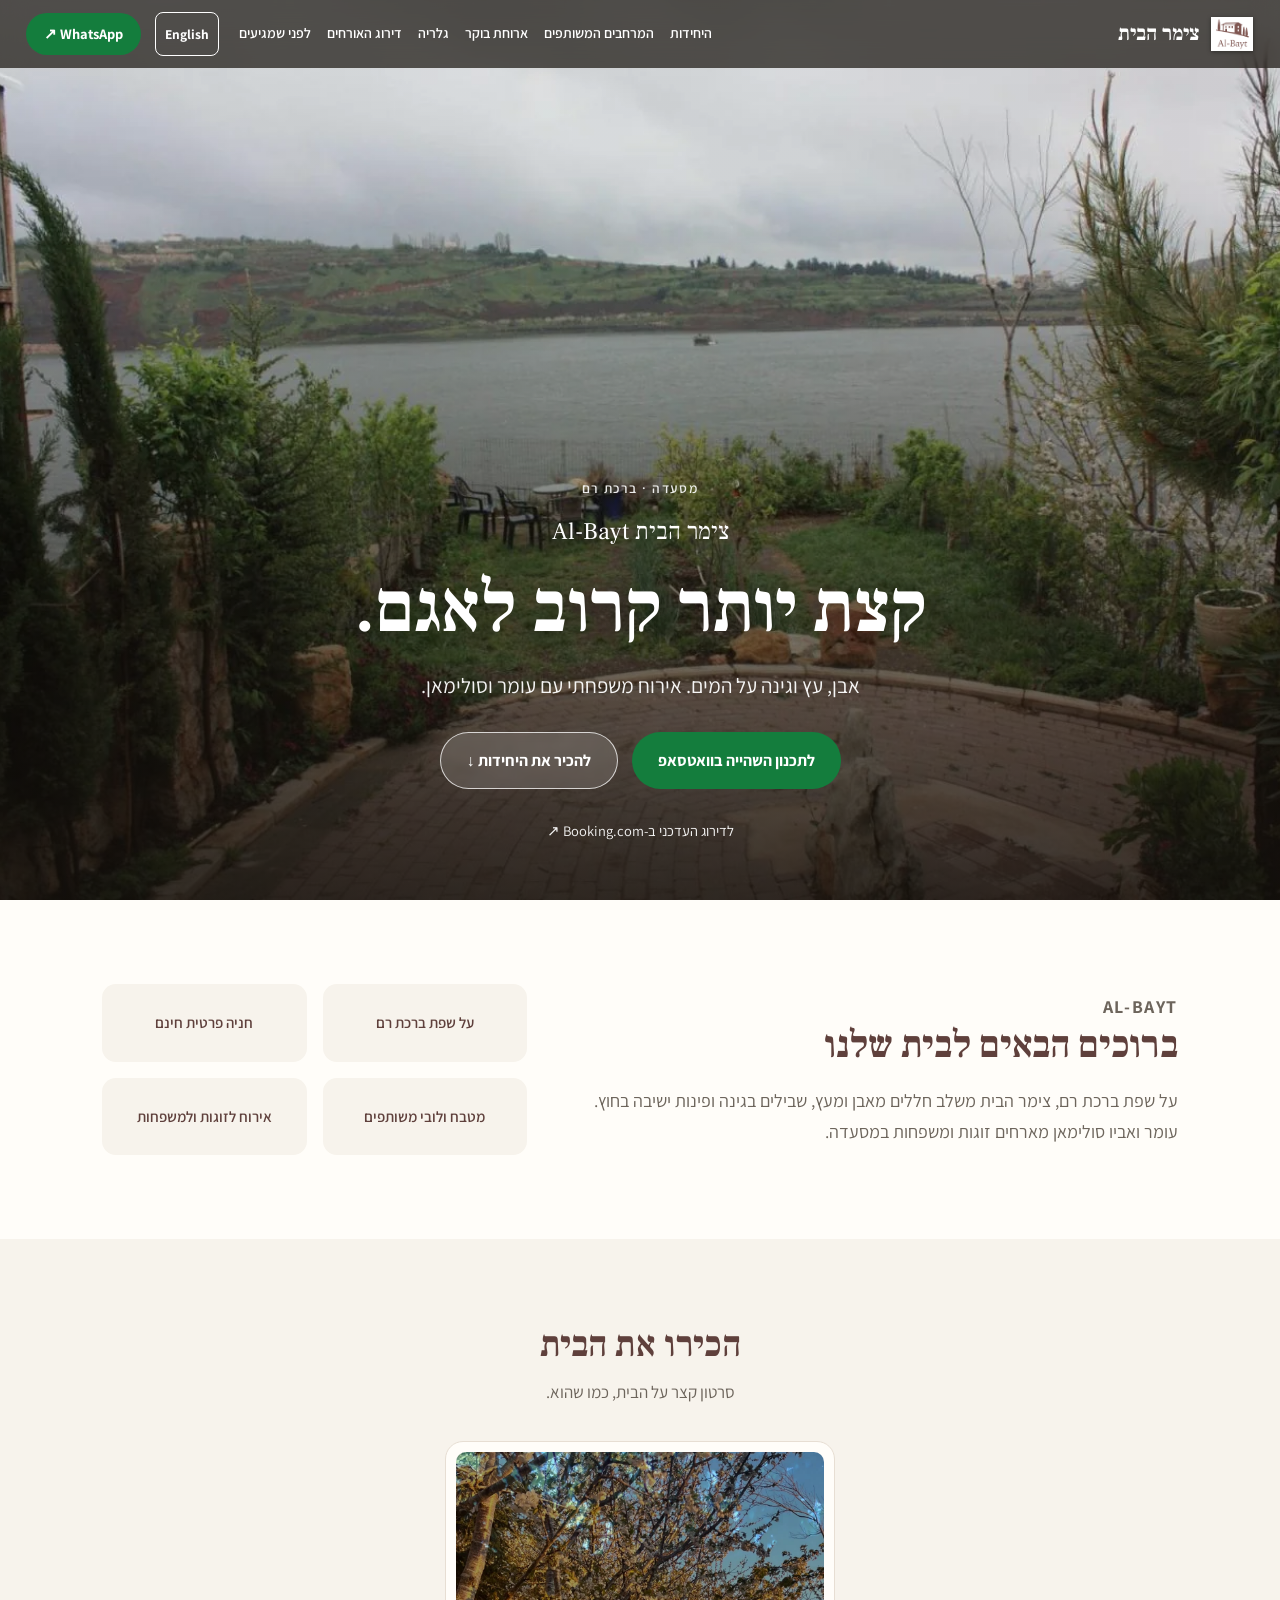
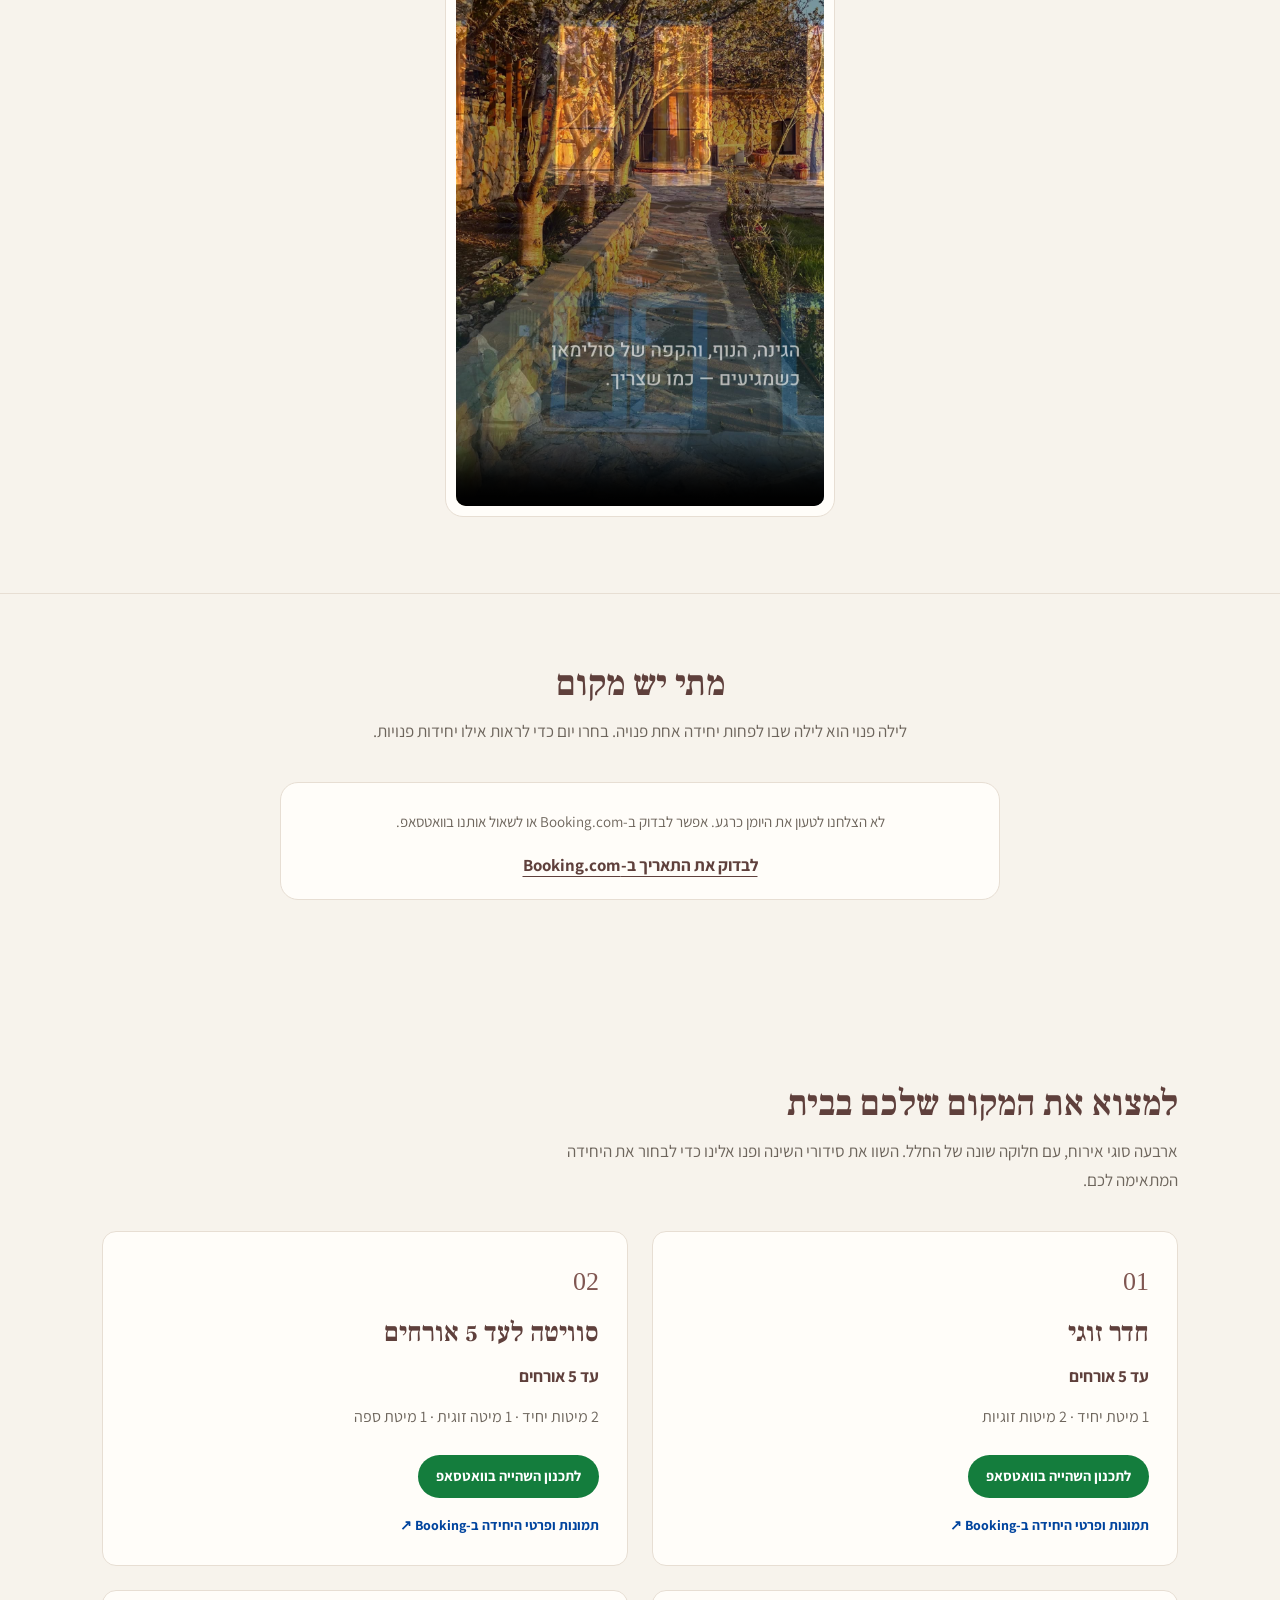
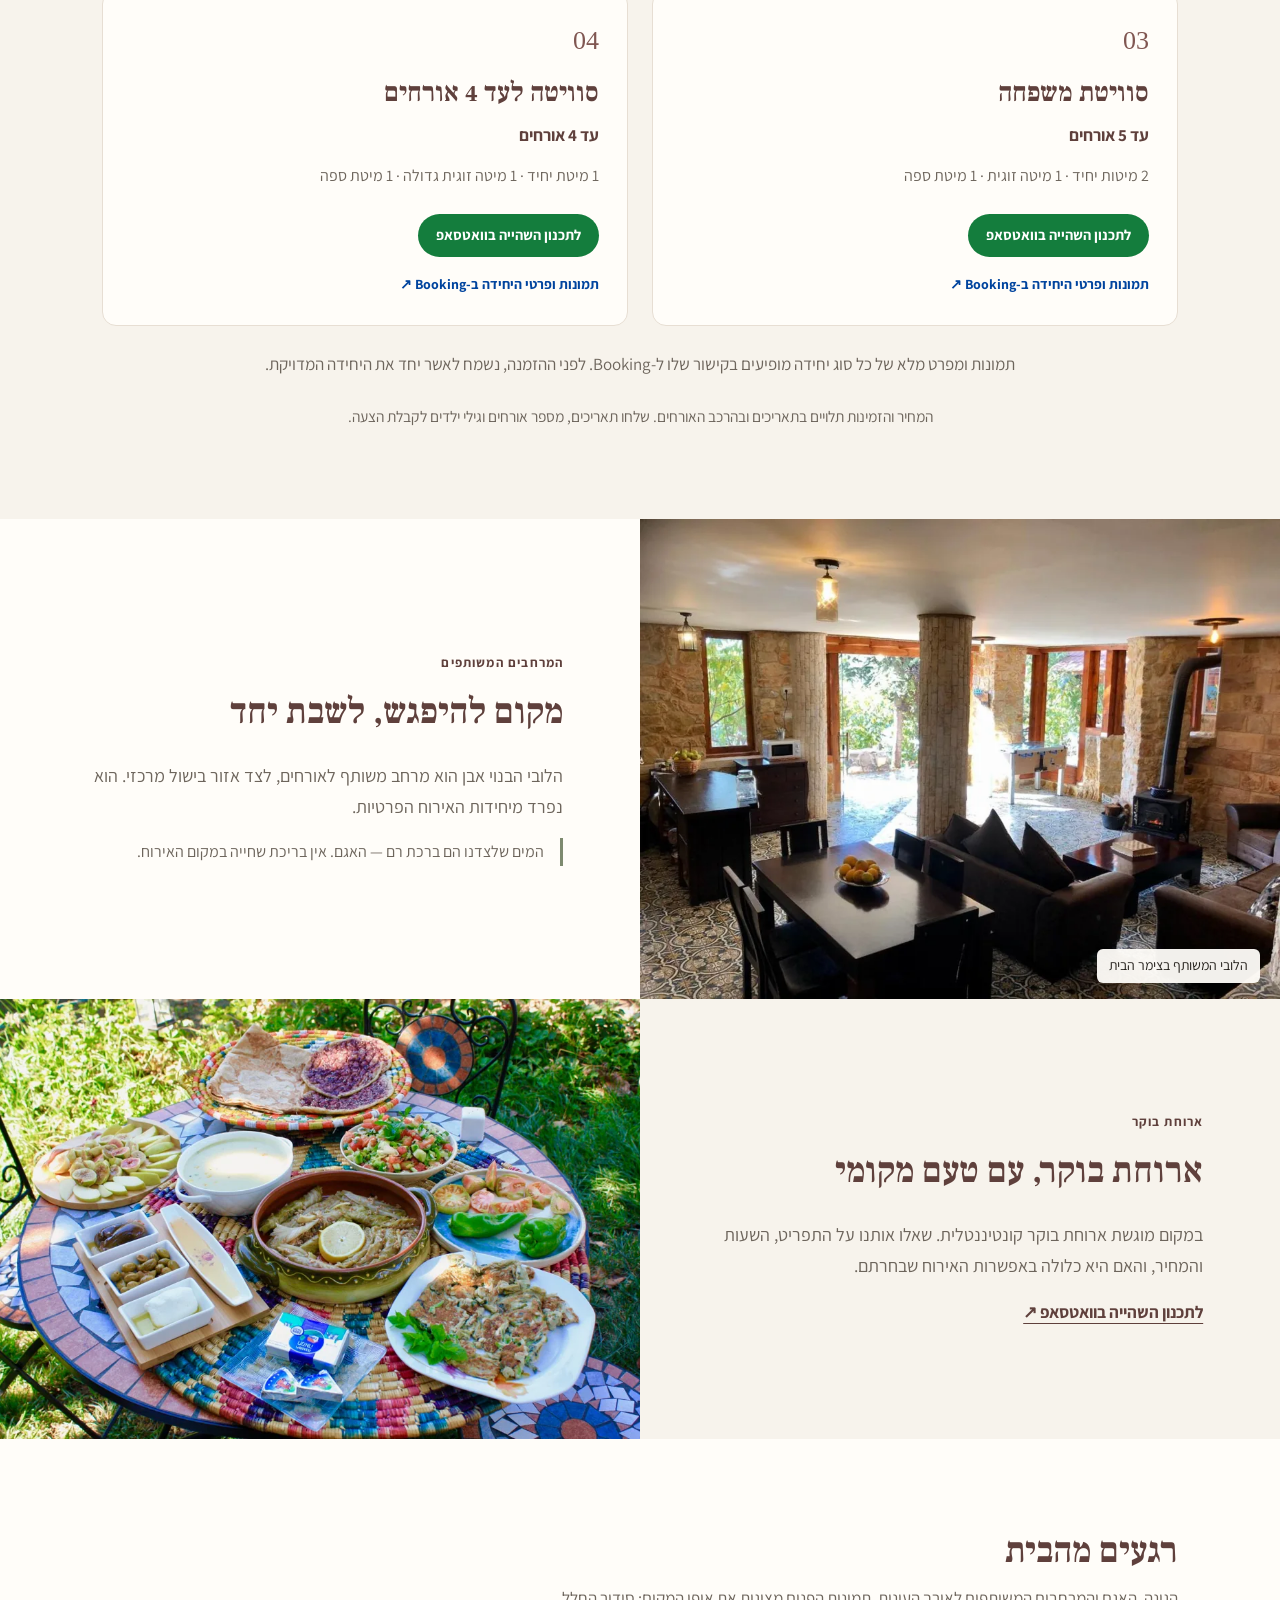
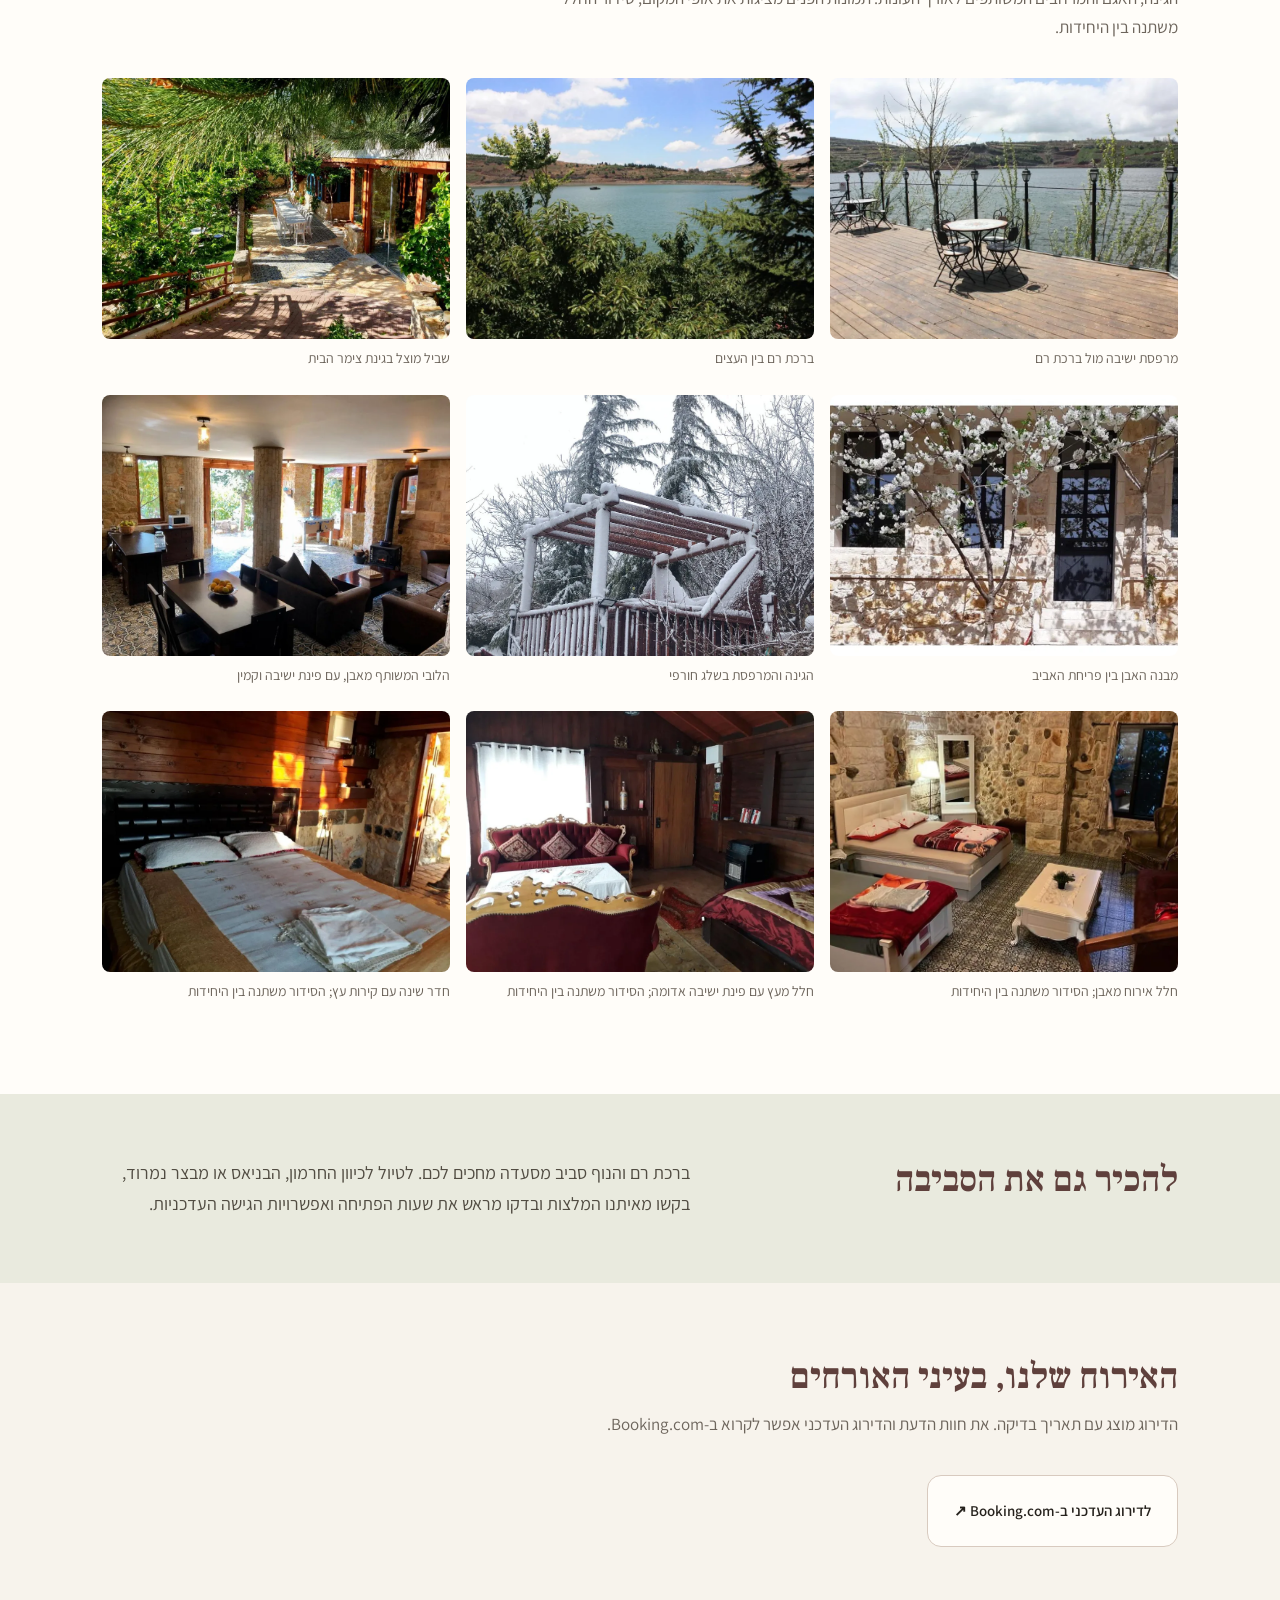
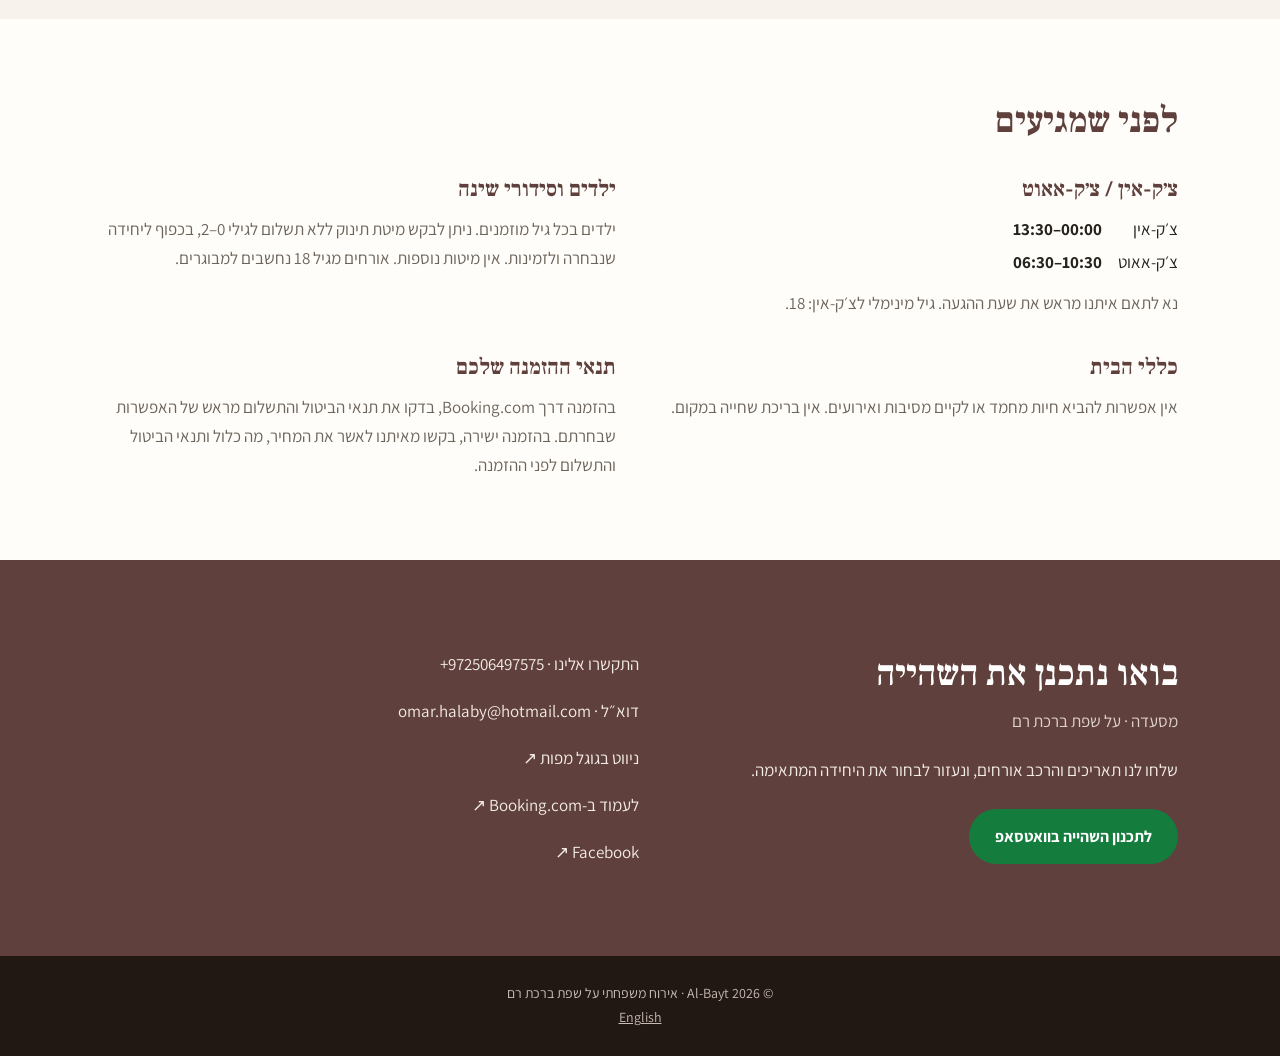
==== commit 2080b189: "Show the current Booking score and a live availability calendar. The guest badge is now the dated 9." ====
--- a/index.html
+++ b/index.html
@@ -7,13 +7,14 @@
 <link rel="icon" href="/images/logo.png"><link rel="stylesheet" href="/css/style.css">
 <link rel="preconnect" href="https://fonts.googleapis.com"><link rel="preconnect" href="https://fonts.gstatic.com" crossorigin><link href="https://fonts.googleapis.com/css2?family=Frank+Ruhl+Libre:wght@400;500;700&family=Assistant:wght@400;600;700&display=swap" rel="stylesheet">
 <script type="application/ld+json">{"@context": "https://schema.org", "@type": "LodgingBusiness", "name": "Zimer Al-Bayt", "url": "https://www.albayt1.com", "image": "https://www.albayt1.com/images/optimized/lake-garden-1280.webp", "telephone": "+972506497575", "address": {"@type": "PostalAddress", "addressLocality": "Mas’ade", "postalCode": "1243500", "addressCountry": "IL"}, "sameAs": ["https://www.booking.com/hotel/il/hbyt-mas-39-ada.en-gb.html"]}</script>
-<script id="rating-data" type="application/json">{"score": 8.9, "reviewCount": 104, "checkedAt": "2026-10-04T20:01:00Z", "maxAgeDays": 60, "sourceUrl": "https://www.booking.com/hotel/il/hbyt-mas-39-ada.he.html", "locale": "he-IL", "labels": {"ratingBased": "{count} חוות דעת ב-Booking.com", "ratingChecked": "נבדק ב-{date}", "ratingOut": "מתוך 10", "ratingCurrent": "לדירוג העדכני ב-Booking.com"}}</script><script type="module" src="/js/main.js"></script>
+<script id="rating-data" type="application/json">{"score": 9.0, "reviewCount": 104, "checkedAt": "2026-11-07T23:29:54Z", "maxAgeDays": 14, "sourceUrl": "https://www.booking.com/hotel/il/hbyt-mas-39-ada.he.html", "locale": "he-IL", "labels": {"ratingBased": "{count} חוות דעת ב-Booking.com", "ratingChecked": "נבדק ב-{date}", "ratingOut": "מתוך 10", "ratingCurrent": "לדירוג העדכני ב-Booking.com"}}</script><script id="calendar-data" type="application/json">{"locale": "he-IL", "timeZone": "Asia/Jerusalem", "bookingUrl": "https://www.booking.com/hotel/il/hbyt-mas-39-ada.he.html", "whatsapp": "972506497575", "units": [{"id": "329199201", "name": "חדר זוגי"}, {"id": "329199202", "name": "סוויטה לעד 5 אורחים"}, {"id": "329199203", "name": "סוויטת משפחה"}, {"id": "329199204", "name": "סוויטה לעד 4 אורחים"}], "labels": {"calendarTitle": "מתי יש מקום", "calendarLead": "לילה פנוי הוא לילה שבו לפחות יחידה אחת פנויה. בחרו יום כדי לראות אילו יחידות פנויות.", "calendarSold": "אזל", "calendarFree": "פנוי", "calendarBooked": "תפוס", "calendarLegendOpen": "יש יחידה פנויה", "calendarLegendSold": "אזל", "calendarMonthFull": "החודש אזל", "calendarLag": "הזמינות מגיעה מיומן Booking.com ויכולה לפגר בכשעתיים.", "calendarChecked": "נבדק ב-{date}", "calendarPrev": "החודש הקודם", "calendarNext": "החודש הבא", "calendarLoading": "טוענים את היומן.", "calendarUnavailable": "לא הצלחנו לטעון את היומן כרגע. אפשר לבדוק ב-Booking.com או לשאול אותנו בוואטסאפ.", "calendarNoBook": "אי אפשר להזמין מתוך היומן. אחרי שרואים מה פנוי, ממשיכים בוואטסאפ או ב-Booking.", "calendarAsk": "שלום, אשמח לבדוק זמינות בצימר הבית. תאריך: {date}. יחידות שנראות פנויות: {units}.", "calendarAskSold": "שלום, ראיתי שהתאריך {date} מוצג כאזל. אשמח לבדוק אם התפנה מקום.", "calendarWhatsapp": "לשאול על התאריך בוואטסאפ", "calendarBooking": "לבדוק את התאריך ב-Booking.com", "calendarWeekdays": ["א׳", "ב׳", "ג׳", "ד׳", "ה׳", "ו׳", "ש׳"], "calendarToday": "היום", "calendarUnits": "היחידות בלילה הזה"}}</script><script type="module" src="/js/main.js"></script><script type="module" src="/js/calendar.js"></script>
 </head><body>
 <a class="skip-link" href="#main">דלגו לתוכן</a>
 <header class="topbar" id="topbar"><a class="brand" href="#top"><img src="/images/logo.png" alt="" width="44" height="34"><span>צימר הבית</span></a><button class="menu-toggle" aria-expanded="false" aria-controls="main-nav">תפריט ☰</button><nav class="nav" id="main-nav" aria-label="תפריט"><a href="#rooms">היחידות</a><a href="#shared">המרחבים המשותפים</a><a href="#breakfast">ארוחת בוקר</a><a href="#gallery">גלריה</a><a href="#reviews">דירוג האורחים</a><a href="#plan">לפני שמגיעים</a></nav><div class="topbar-actions"><a class="lang" href="/en/" lang="en">English</a><a class="btn btn-wa small header-contact" href="https://wa.me/972506497575?text=%D7%A9%D7%9C%D7%95%D7%9D%2C%20%D7%90%D7%A9%D7%9E%D7%97%20%D7%9C%D7%AA%D7%9B%D7%A0%D7%9F%20%D7%A9%D7%94%D7%99%D7%99%D7%94%20%D7%91%D7%A6%D7%99%D7%9E%D7%A8%20%D7%94%D7%91%D7%99%D7%AA.%20%D7%AA%D7%90%D7%A8%D7%99%D7%9B%D7%99%D7%9D%3A%20%E2%80%A6%20%D7%9E%D7%A1%D7%A4%D7%A8%20%D7%90%D7%95%D7%A8%D7%97%D7%99%D7%9D%3A%20%E2%80%A6%20%D7%92%D7%99%D7%9C%D7%99%20%D7%99%D7%9C%D7%93%D7%99%D7%9D%3A%20%E2%80%A6" target="_blank" rel="noopener noreferrer">WhatsApp ↗</a></div></header>
 <main id="main"><section class="hero" id="top"><img class="hero-img" src="/images/optimized/lake-garden-960.webp" srcset="/images/optimized/lake-garden-480.webp 480w, /images/optimized/lake-garden-960.webp 960w, /images/optimized/lake-garden-1280.webp 1280w" sizes="100vw" width="1280" height="853" alt="הגן של הבית לצד ברכת רם" fetchpriority="high"><div class="hero-veil"></div><div class="hero-inner"><p class="hero-kicker">מסעדה · ברכת רם</p><p class="hero-brand">צימר הבית <span lang="en">Al-Bayt</span></p><h1>קצת יותר קרוב לאגם.</h1><p class="hero-sub">אבן, עץ וגינה על המים. אירוח משפחתי עם עומר וסולימאן.</p><div class="hero-ctas"><a class="btn btn-wa" href="https://wa.me/972506497575?text=%D7%A9%D7%9C%D7%95%D7%9D%2C%20%D7%90%D7%A9%D7%9E%D7%97%20%D7%9C%D7%AA%D7%9B%D7%A0%D7%9F%20%D7%A9%D7%94%D7%99%D7%99%D7%94%20%D7%91%D7%A6%D7%99%D7%9E%D7%A8%20%D7%94%D7%91%D7%99%D7%AA.%20%D7%AA%D7%90%D7%A8%D7%99%D7%9B%D7%99%D7%9D%3A%20%E2%80%A6%20%D7%9E%D7%A1%D7%A4%D7%A8%20%D7%90%D7%95%D7%A8%D7%97%D7%99%D7%9D%3A%20%E2%80%A6%20%D7%92%D7%99%D7%9C%D7%99%20%D7%99%D7%9C%D7%93%D7%99%D7%9D%3A%20%E2%80%A6" target="_blank" rel="noopener noreferrer">לתכנון השהייה בוואטסאפ</a><a class="btn btn-ghost" href="#rooms">להכיר את היחידות ↓</a></div><div class="trust" data-rating><a href="https://www.booking.com/hotel/il/hbyt-mas-39-ada.he.html" target="_blank" rel="noopener noreferrer">לדירוג העדכני ב-Booking.com ↗</a></div></div></section>
 <section class="intro"><div class="wrap intro-grid"><div class="intro-text"><p class="eyebrow">Al-Bayt</p><h2>ברוכים הבאים לבית שלנו</h2><p>על שפת ברכת רם, צימר הבית משלב חללים מאבן ומעץ, שבילים בגינה ופינות ישיבה בחוץ. עומר ואביו סולימאן מארחים זוגות ומשפחות במסעדה.</p></div><ul class="intro-facts"><li>על שפת ברכת רם</li><li>חניה פרטית חינם</li><li>מטבח ולובי משותפים</li><li>אירוח לזוגות ולמשפחות</li></ul></div></section>
 <section class="film" id="film" aria-labelledby="film-title"><div class="wrap film-inner"><h2 class="section-h" id="film-title">הכירו את הבית</h2><p class="section-sub">סרטון קצר על הבית, כמו שהוא.</p><figure class="film-frame"><video controls playsinline preload="metadata" poster="/images/zimmer-he-explainer-poster.jpg" width="1080" height="1920" aria-label="סרטון היכרות עם צימר הבית"><source src="/videos/zimmer-he-explainer.mp4" type="video/mp4"></video></figure></div></section>
+<section class="availability" id="availability" aria-labelledby="availability-title"><div class="wrap"><h2 class="section-h" id="availability-title">מתי יש מקום</h2><p class="section-sub">לילה פנוי הוא לילה שבו לפחות יחידה אחת פנויה. בחרו יום כדי לראות אילו יחידות פנויות.</p><div id="stay-calendar"><div class="calendar-sheet"><p class="calendar-note">הזמינות מגיעה מיומן Booking.com ויכולה לפגר בכשעתיים.</p><div class="calendar-actions"><a class="btn btn-wa" href="https://wa.me/972506497575?text=%D7%A9%D7%9C%D7%95%D7%9D%2C%20%D7%90%D7%A9%D7%9E%D7%97%20%D7%9C%D7%AA%D7%9B%D7%A0%D7%9F%20%D7%A9%D7%94%D7%99%D7%99%D7%94%20%D7%91%D7%A6%D7%99%D7%9E%D7%A8%20%D7%94%D7%91%D7%99%D7%AA.%20%D7%AA%D7%90%D7%A8%D7%99%D7%9B%D7%99%D7%9D%3A%20%E2%80%A6%20%D7%9E%D7%A1%D7%A4%D7%A8%20%D7%90%D7%95%D7%A8%D7%97%D7%99%D7%9D%3A%20%E2%80%A6%20%D7%92%D7%99%D7%9C%D7%99%20%D7%99%D7%9C%D7%93%D7%99%D7%9D%3A%20%E2%80%A6" target="_blank" rel="noopener noreferrer">לשאול על התאריך בוואטסאפ</a><a class="text-link" href="https://www.booking.com/hotel/il/hbyt-mas-39-ada.he.html" target="_blank" rel="noopener noreferrer">לבדוק את התאריך ב-Booking.com</a></div></div></div></div></section>
 <section class="rooms" id="rooms"><div class="wrap"><h2 class="section-h">למצוא את המקום שלכם בבית</h2><p class="section-sub">ארבעה סוגי אירוח, עם חלוקה שונה של החלל. השוו את סידורי השינה ופנו אלינו כדי לבחור את היחידה המתאימה לכם.</p><div class="room-grid"><article class="room" data-room-id="329199201"><div class="room-body"><span class="room-number" aria-hidden="true">01</span><h3>חדר זוגי</h3><p class="capacity">עד 5 אורחים</p><p class="bed-list">1 מיטת יחיד · 2 מיטות זוגיות</p><div class="room-ctas"><a class="btn btn-wa small" href="https://wa.me/972506497575?text=%D7%A9%D7%9C%D7%95%D7%9D%2C%20%D7%90%D7%A9%D7%9E%D7%97%20%D7%9C%D7%91%D7%93%D7%95%D7%A7%20%D7%90%D7%AA%20%D7%97%D7%93%D7%A8%20%D7%96%D7%95%D7%92%D7%99%20%28%D7%9E%D7%96%D7%94%D7%94%20329199201%29.%20%D7%AA%D7%90%D7%A8%D7%99%D7%9B%D7%99%D7%9D%3A%20%E2%80%A6%20%D7%9E%D7%A1%D7%A4%D7%A8%20%D7%90%D7%95%D7%A8%D7%97%D7%99%D7%9D%3A%20%E2%80%A6%20%D7%92%D7%99%D7%9C%D7%99%20%D7%99%D7%9C%D7%93%D7%99%D7%9D%3A%20%E2%80%A6" target="_blank" rel="noopener noreferrer">לתכנון השהייה בוואטסאפ</a><a class="link-book" href="https://www.booking.com/hotel/il/hbyt-mas-39-ada.he.html#RD329199201" target="_blank" rel="noopener noreferrer">תמונות ופרטי היחידה ב-Booking ↗</a></div></div></article><article class="room" data-room-id="329199202"><div class="room-body"><span class="room-number" aria-hidden="true">02</span><h3>סוויטה לעד 5 אורחים</h3><p class="capacity">עד 5 אורחים</p><p class="bed-list">2 מיטות יחיד · 1 מיטה זוגית · 1 מיטת ספה</p><div class="room-ctas"><a class="btn btn-wa small" href="https://wa.me/972506497575?text=%D7%A9%D7%9C%D7%95%D7%9D%2C%20%D7%90%D7%A9%D7%9E%D7%97%20%D7%9C%D7%91%D7%93%D7%95%D7%A7%20%D7%90%D7%AA%20%D7%A1%D7%95%D7%95%D7%99%D7%98%D7%94%20%D7%9C%D7%A2%D7%93%205%20%D7%90%D7%95%D7%A8%D7%97%D7%99%D7%9D%20%28%D7%9E%D7%96%D7%94%D7%94%20329199202%29.%20%D7%AA%D7%90%D7%A8%D7%99%D7%9B%D7%99%D7%9D%3A%20%E2%80%A6%20%D7%9E%D7%A1%D7%A4%D7%A8%20%D7%90%D7%95%D7%A8%D7%97%D7%99%D7%9D%3A%20%E2%80%A6%20%D7%92%D7%99%D7%9C%D7%99%20%D7%99%D7%9C%D7%93%D7%99%D7%9D%3A%20%E2%80%A6" target="_blank" rel="noopener noreferrer">לתכנון השהייה בוואטסאפ</a><a class="link-book" href="https://www.booking.com/hotel/il/hbyt-mas-39-ada.he.html#RD329199202" target="_blank" rel="noopener noreferrer">תמונות ופרטי היחידה ב-Booking ↗</a></div></div></article><article class="room" data-room-id="329199203"><div class="room-body"><span class="room-number" aria-hidden="true">03</span><h3>סוויטת משפחה</h3><p class="capacity">עד 5 אורחים</p><p class="bed-list">2 מיטות יחיד · 1 מיטה זוגית · 1 מיטת ספה</p><div class="room-ctas"><a class="btn btn-wa small" href="https://wa.me/972506497575?text=%D7%A9%D7%9C%D7%95%D7%9D%2C%20%D7%90%D7%A9%D7%9E%D7%97%20%D7%9C%D7%91%D7%93%D7%95%D7%A7%20%D7%90%D7%AA%20%D7%A1%D7%95%D7%95%D7%99%D7%98%D7%AA%20%D7%9E%D7%A9%D7%A4%D7%97%D7%94%20%28%D7%9E%D7%96%D7%94%D7%94%20329199203%29.%20%D7%AA%D7%90%D7%A8%D7%99%D7%9B%D7%99%D7%9D%3A%20%E2%80%A6%20%D7%9E%D7%A1%D7%A4%D7%A8%20%D7%90%D7%95%D7%A8%D7%97%D7%99%D7%9D%3A%20%E2%80%A6%20%D7%92%D7%99%D7%9C%D7%99%20%D7%99%D7%9C%D7%93%D7%99%D7%9D%3A%20%E2%80%A6" target="_blank" rel="noopener noreferrer">לתכנון השהייה בוואטסאפ</a><a class="link-book" href="https://www.booking.com/hotel/il/hbyt-mas-39-ada.he.html#RD329199203" target="_blank" rel="noopener noreferrer">תמונות ופרטי היחידה ב-Booking ↗</a></div></div></article><article class="room" data-room-id="329199204"><div class="room-body"><span class="room-number" aria-hidden="true">04</span><h3>סוויטה לעד 4 אורחים</h3><p class="capacity">עד 4 אורחים</p><p class="bed-list">1 מיטת יחיד · 1 מיטה זוגית גדולה · 1 מיטת ספה</p><div class="room-ctas"><a class="btn btn-wa small" href="https://wa.me/972506497575?text=%D7%A9%D7%9C%D7%95%D7%9D%2C%20%D7%90%D7%A9%D7%9E%D7%97%20%D7%9C%D7%91%D7%93%D7%95%D7%A7%20%D7%90%D7%AA%20%D7%A1%D7%95%D7%95%D7%99%D7%98%D7%94%20%D7%9C%D7%A2%D7%93%204%20%D7%90%D7%95%D7%A8%D7%97%D7%99%D7%9D%20%28%D7%9E%D7%96%D7%94%D7%94%20329199204%29.%20%D7%AA%D7%90%D7%A8%D7%99%D7%9B%D7%99%D7%9D%3A%20%E2%80%A6%20%D7%9E%D7%A1%D7%A4%D7%A8%20%D7%90%D7%95%D7%A8%D7%97%D7%99%D7%9D%3A%20%E2%80%A6%20%D7%92%D7%99%D7%9C%D7%99%20%D7%99%D7%9C%D7%93%D7%99%D7%9D%3A%20%E2%80%A6" target="_blank" rel="noopener noreferrer">לתכנון השהייה בוואטסאפ</a><a class="link-book" href="https://www.booking.com/hotel/il/hbyt-mas-39-ada.he.html#RD329199204" target="_blank" rel="noopener noreferrer">תמונות ופרטי היחידה ב-Booking ↗</a></div></div></article></div><p class="room-note">תמונות ומפרט מלא של כל סוג יחידה מופיעים בקישור שלו ל-Booking. לפני ההזמנה, נשמח לאשר יחד את היחידה המדויקת.</p><p class="price-note">המחיר והזמינות תלויים בתאריכים ובהרכב האורחים. שלחו תאריכים, מספר אורחים וגילי ילדים לקבלת הצעה.</p></div></section>
 <section class="split" id="shared"><figure><img class="" src="/images/optimized/shared-lobby-960.webp" srcset="/images/optimized/shared-lobby-480.webp 480w, /images/optimized/shared-lobby-960.webp 960w, /images/optimized/shared-lobby-1280.webp 1024w" sizes="(max-width: 600px) 100vw, 50vw" width="1024" height="768" alt="הלובי המשותף בצימר הבית" loading="lazy" decoding="async"><figcaption>הלובי המשותף בצימר הבית</figcaption></figure><div class="split-body"><p class="eyebrow">המרחבים המשותפים</p><h2 class="section-h">מקום להיפגש, לשבת יחד</h2><p>הלובי הבנוי אבן הוא מרחב משותף לאורחים, לצד אזור בישול מרכזי. הוא נפרד מיחידות האירוח הפרטיות.</p><p class="clarification">המים שלצדנו הם ברכת רם — האגם. אין בריכת שחייה במקום האירוח.</p></div></section>
 <section class="split reverse" id="breakfast"><img class="" src="/images/optimized/breakfast-table-960.webp" srcset="/images/optimized/breakfast-table-480.webp 480w, /images/optimized/breakfast-table-960.webp 960w, /images/optimized/breakfast-table-1280.webp 1280w" sizes="(max-width: 600px) 100vw, 50vw" width="1600" height="1066" alt="שולחן ארוחת בוקר בגינה עם סלטים, לחם ומנות קטנות" loading="lazy" decoding="async"><div class="split-body"><p class="eyebrow">ארוחת בוקר</p><h2 class="section-h">ארוחת בוקר, עם טעם מקומי</h2><p>במקום מוגשת ארוחת בוקר קונטיננטלית. שאלו אותנו על התפריט, השעות והמחיר, והאם היא כלולה באפשרות האירוח שבחרתם.</p><a class="text-link" href="https://wa.me/972506497575?text=%D7%A9%D7%9C%D7%95%D7%9D%2C%20%D7%90%D7%A9%D7%9E%D7%97%20%D7%9C%D7%AA%D7%9B%D7%A0%D7%9F%20%D7%A9%D7%94%D7%99%D7%99%D7%94%20%D7%91%D7%A6%D7%99%D7%9E%D7%A8%20%D7%94%D7%91%D7%99%D7%AA.%20%D7%AA%D7%90%D7%A8%D7%99%D7%9B%D7%99%D7%9D%3A%20%E2%80%A6%20%D7%9E%D7%A1%D7%A4%D7%A8%20%D7%90%D7%95%D7%A8%D7%97%D7%99%D7%9D%3A%20%E2%80%A6%20%D7%92%D7%99%D7%9C%D7%99%20%D7%99%D7%9C%D7%93%D7%99%D7%9D%3A%20%E2%80%A6" target="_blank" rel="noopener noreferrer">לתכנון השהייה בוואטסאפ ↗</a></div></section>
--- a/css/style.css
+++ b/css/style.css
@@ -270,3 +270,87 @@
 .film-frame video{display:block;width:100%;height:auto;aspect-ratio:9/16;object-fit:cover;border-radius:10px;background:#211713}
 @media(max-width:600px){.film{padding:56px 0 52px}.film .section-sub{margin-bottom:26px}.film-frame{padding:8px;border-radius:16px}}
 @media print{.film{display:none}}
+
+/* November 2026: availability, after the explainer film. */
+.availability{padding:68px 0 92px}
+.availability .section-h,.availability .section-sub{text-align:center}
+.availability .section-sub{margin-inline:auto}
+.calendar-sheet{
+  max-width:720px;margin:0 auto;background:var(--paper);
+  border:1px solid #e7ded3;border-radius:18px;padding:26px 22px 20px;
+}
+.calendar-nav{display:grid;grid-template-columns:44px 1fr 44px;align-items:center;gap:8px}
+.calendar-nav h3{text-align:center;font-family:'Frank Ruhl Libre',serif;font-weight:500;font-size:clamp(28px,4vw,36px);color:var(--brand-dark)}
+.month-step{
+  width:44px;height:44px;border-radius:50%;border:1px solid #e4d9ce;background:transparent;
+  color:var(--brand-dark);font-size:22px;line-height:1;
+}
+.month-step:disabled{opacity:.28;cursor:default}
+.month-full{
+  margin:12px 0 2px;text-align:center;font-family:'Frank Ruhl Libre',serif;
+  font-weight:500;font-size:clamp(26px,4vw,34px);color:var(--brand-dark);
+}
+.calendar-legend{display:flex;justify-content:center;flex-wrap:wrap;gap:8px 22px;margin:12px 0 16px;color:var(--muted);font-size:14.5px}
+.calendar-legend span{display:inline-flex;align-items:center;gap:8px}
+.swatch-open,.swatch-sold{width:14px;height:14px;border-radius:4px;display:inline-block}
+.swatch-open{background:#fff;border:1px solid #e7ded3;box-shadow:inset 0 -3px 0 var(--sage)}
+.swatch-sold{background:#eadfd4}
+.calendar-grid{display:grid;grid-template-columns:repeat(7,minmax(0,1fr));gap:6px}
+.dow{text-align:center;color:var(--muted);font-size:13px;font-weight:700;padding:2px 0 8px}
+.day{
+  appearance:none;min-height:68px;border:1px solid transparent;border-radius:12px;background:transparent;
+  color:inherit;display:flex;flex-direction:column;align-items:center;justify-content:center;gap:1px;padding:4px 1px;
+}
+.day-num{font-variant-numeric:tabular-nums;font-size:16px;line-height:1.2}
+.day.is-open{background:#fff;border-color:#e7ded3}
+.day.is-open .day-num{font-weight:700}
+.day.is-open::after{content:"";width:6px;height:6px;border-radius:50%;background:var(--sage)}
+.day.is-sold{background:#eadfd4;color:var(--brand-dark)}
+.day.is-sold .day-num{font-weight:700}
+.day-state{font-size:12px;font-weight:700;line-height:1.15;text-align:center}
+.day.is-past,.day.is-beyond{color:#8f867c}
+.day.is-past:disabled,.day.is-beyond:disabled{cursor:default}
+.day.is-today .day-num{box-shadow:inset 0 -2px 0 var(--brand)}
+.day.is-selected{box-shadow:inset 0 0 0 2px var(--brand-dark)}
+.day.is-pad{min-height:0;padding:0;border:0}
+.calendar-sheet.is-month-full{background:#e6d8c9;border-color:#dccbbd}
+.calendar-sheet.is-month-full .calendar-grid{gap:0;border:1px solid rgba(95,64,60,.16);border-radius:14px;overflow:hidden}
+.calendar-sheet.is-month-full .dow{padding:10px 0;background:rgba(255,253,249,.35)}
+.calendar-sheet.is-month-full .day.is-sold{
+  background:transparent;border-radius:0;box-shadow:none;
+  border-inline-end:1px solid rgba(95,64,60,.14);border-bottom:1px solid rgba(95,64,60,.14);
+}
+.calendar-sheet.is-month-full .day.is-pad{background:transparent;box-shadow:none;border:0}
+.calendar-sheet.is-month-full .day.is-selected{box-shadow:inset 0 0 0 2px var(--brand-dark)}
+.day-panel{margin-top:22px}
+.day-panel h4{font-family:'Frank Ruhl Libre',serif;font-weight:500;font-size:clamp(24px,3vw,30px);color:var(--brand-dark);text-align:center}
+.units-caption{text-align:center;color:var(--muted);margin:4px 0 14px}
+.unit-list{list-style:none;display:grid;gap:8px}
+.unit-list li{
+  display:flex;justify-content:space-between;align-items:baseline;gap:16px;
+  padding:12px 14px;border-radius:12px;background:rgba(255,253,249,.74);
+}
+.unit-list .name{font-family:'Frank Ruhl Libre',serif;font-size:20px;color:var(--brand-dark)}
+.unit-list .free{color:#3e5644;font-weight:700}
+.unit-list .booked{color:var(--muted);font-weight:700}
+.calendar-actions{display:flex;flex-wrap:wrap;justify-content:center;align-items:center;gap:14px 18px;margin-top:16px}
+.calendar-sheet .calendar-note{color:var(--muted);font-size:15px;text-align:center}
+.day-panel .calendar-note{margin-top:14px}
+.calendar-standing{margin-top:20px;padding-top:14px;border-top:1px solid rgba(95,64,60,.14)}
+.calendar-standing time{white-space:nowrap}
+@media (hover:hover){
+  .day.is-open:hover{border-color:#cfc3b6}
+  .day.is-sold:hover{background:#e3d5c7}
+  .calendar-sheet.is-month-full .day.is-sold:hover{background:rgba(255,253,249,.28)}
+}
+@media (max-width:600px){
+  .availability{padding:48px 0 64px}
+  .calendar-sheet{padding:16px 10px 14px;border-radius:16px}
+  .calendar-grid{gap:4px}
+  .day{min-height:56px;border-radius:10px}
+  .day-num{font-size:14px}
+  .day-state{font-size:10.5px}
+  .calendar-nav h3{font-size:26px}
+  .unit-list .name{font-size:18px}
+  .calendar-sheet.is-month-full .calendar-grid{gap:0}
+}
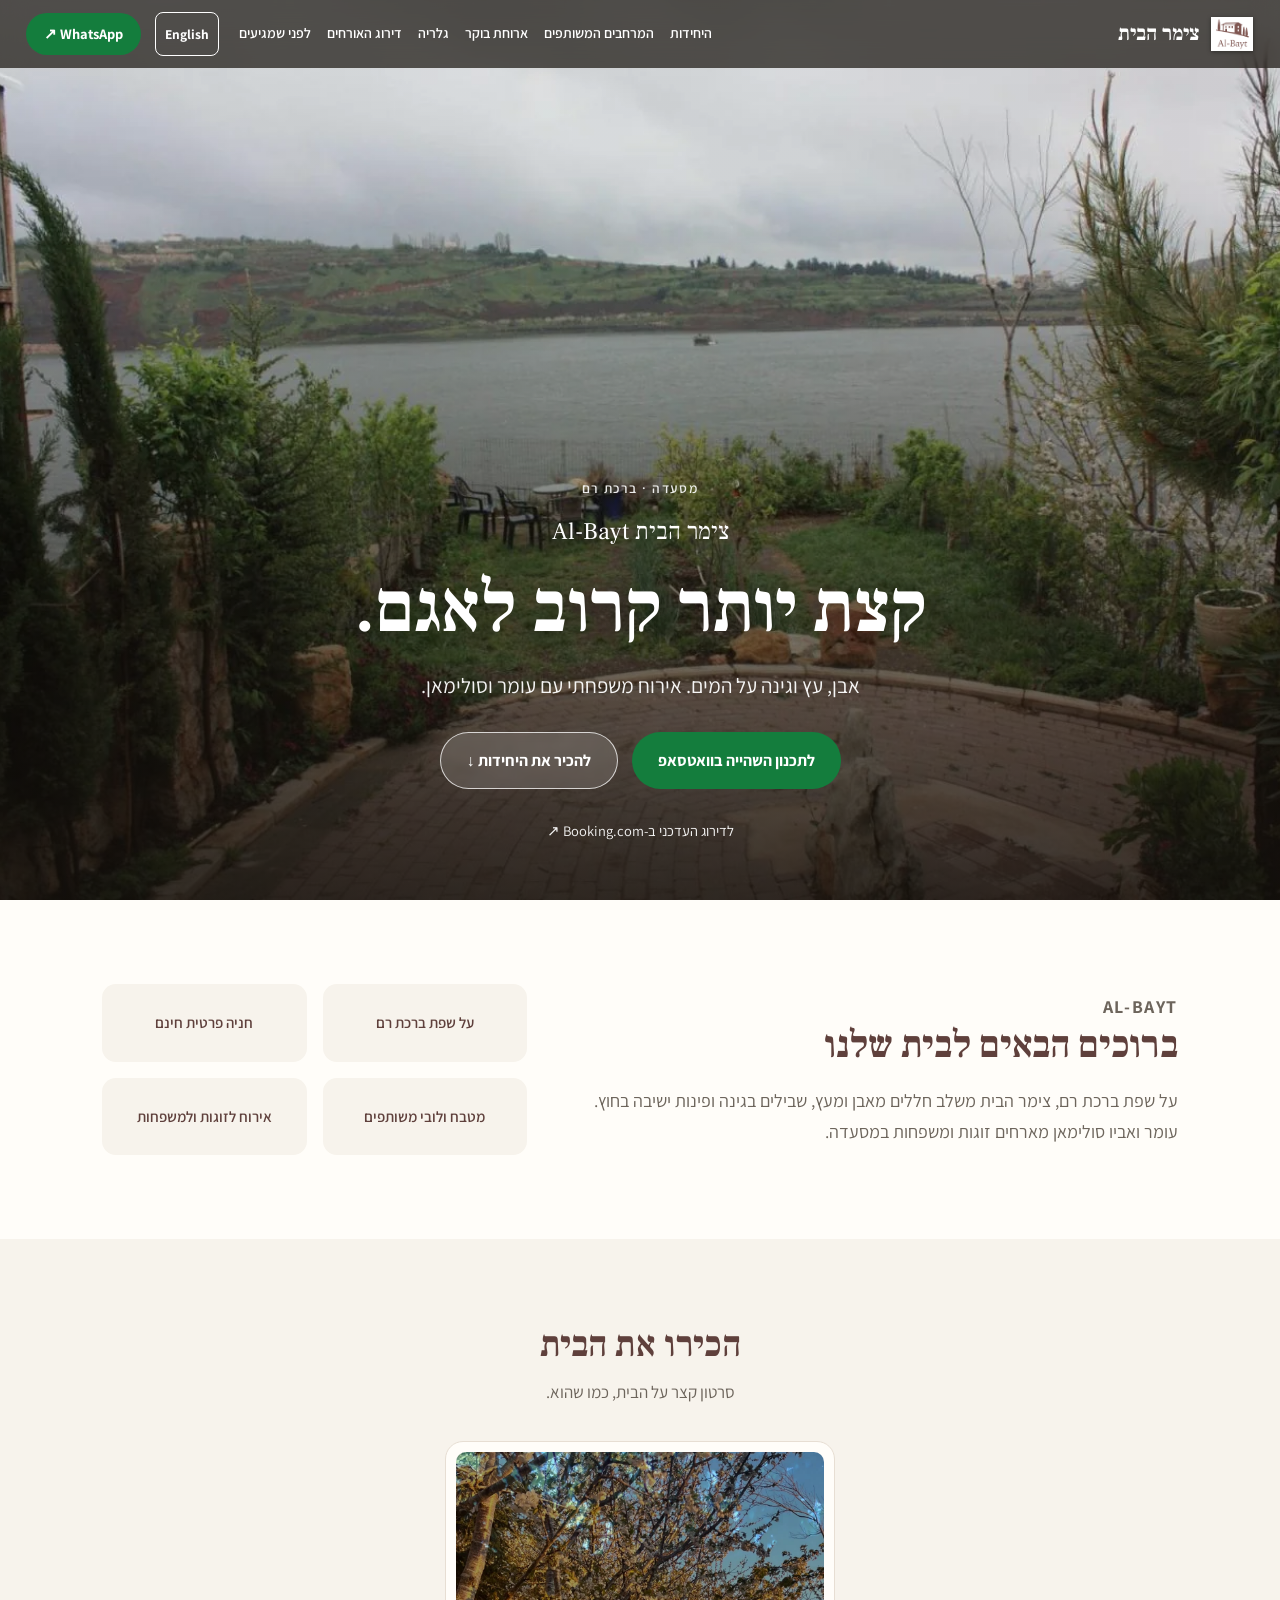
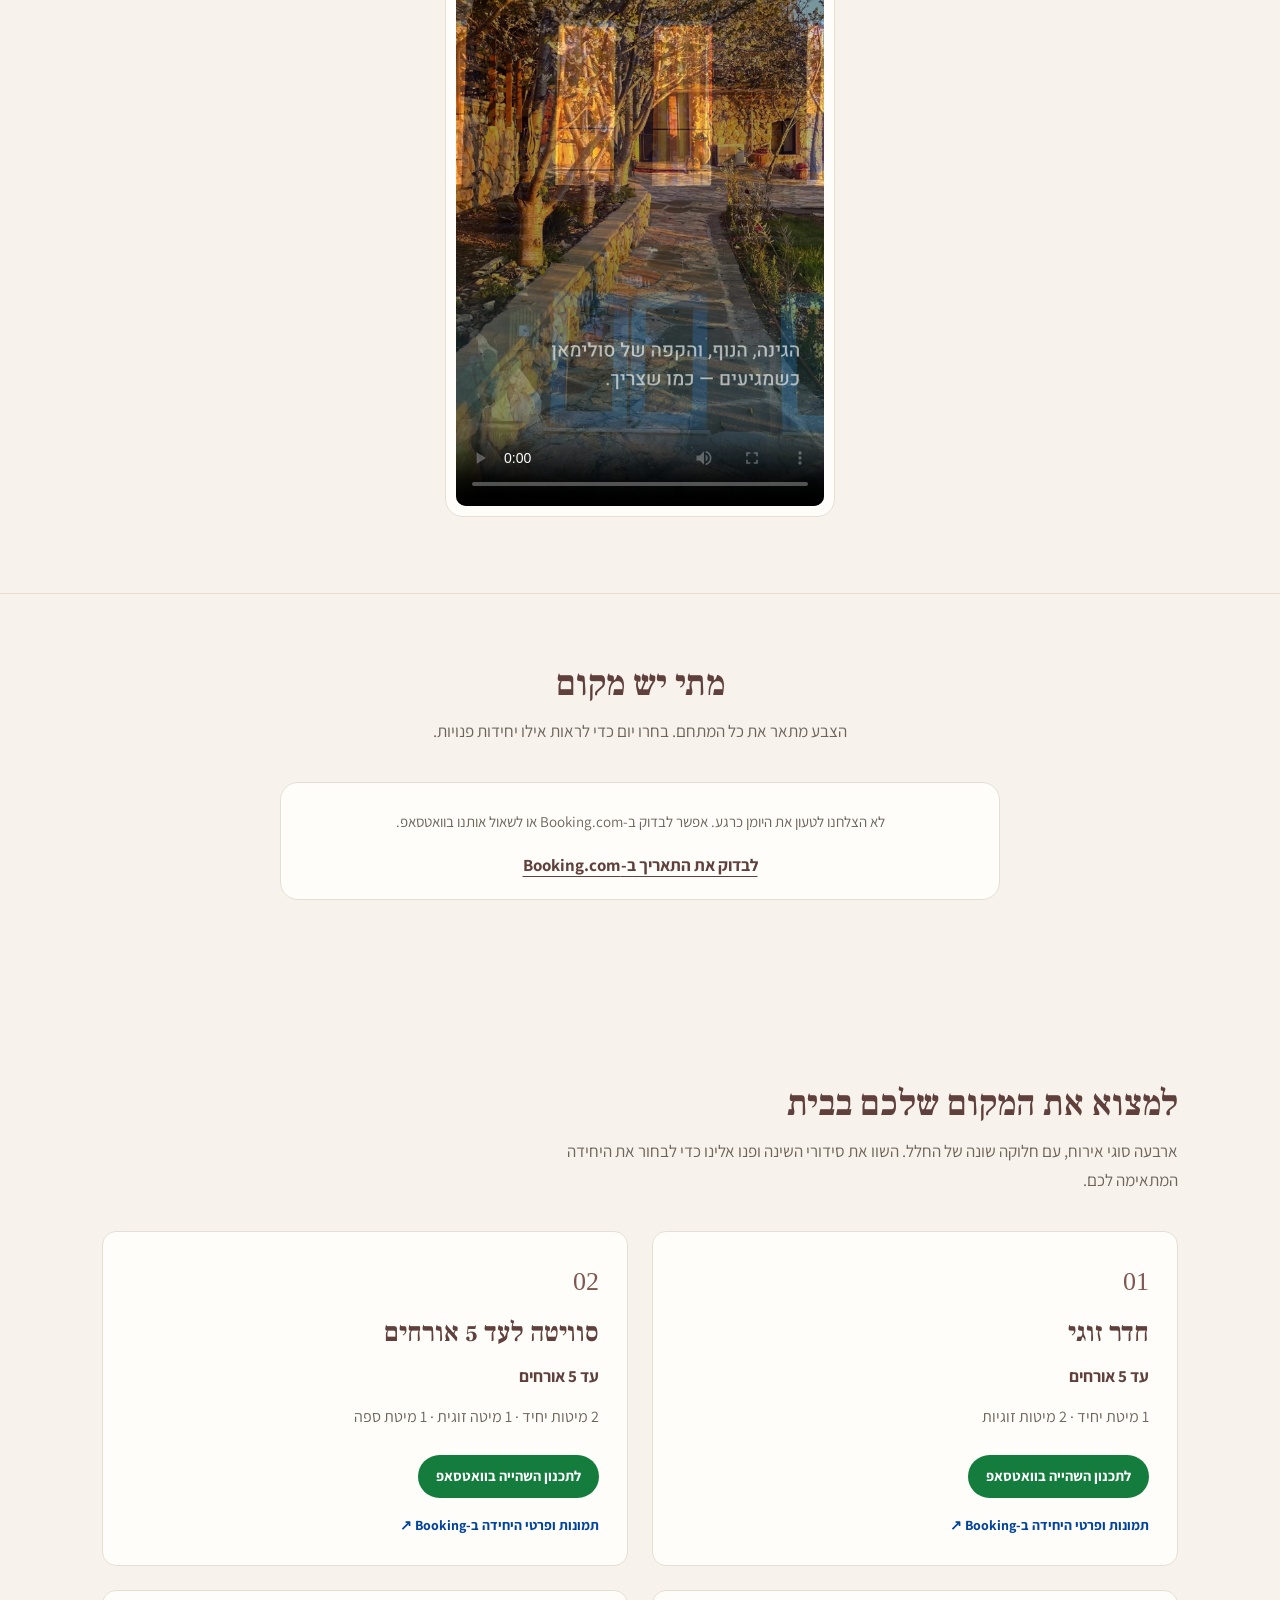
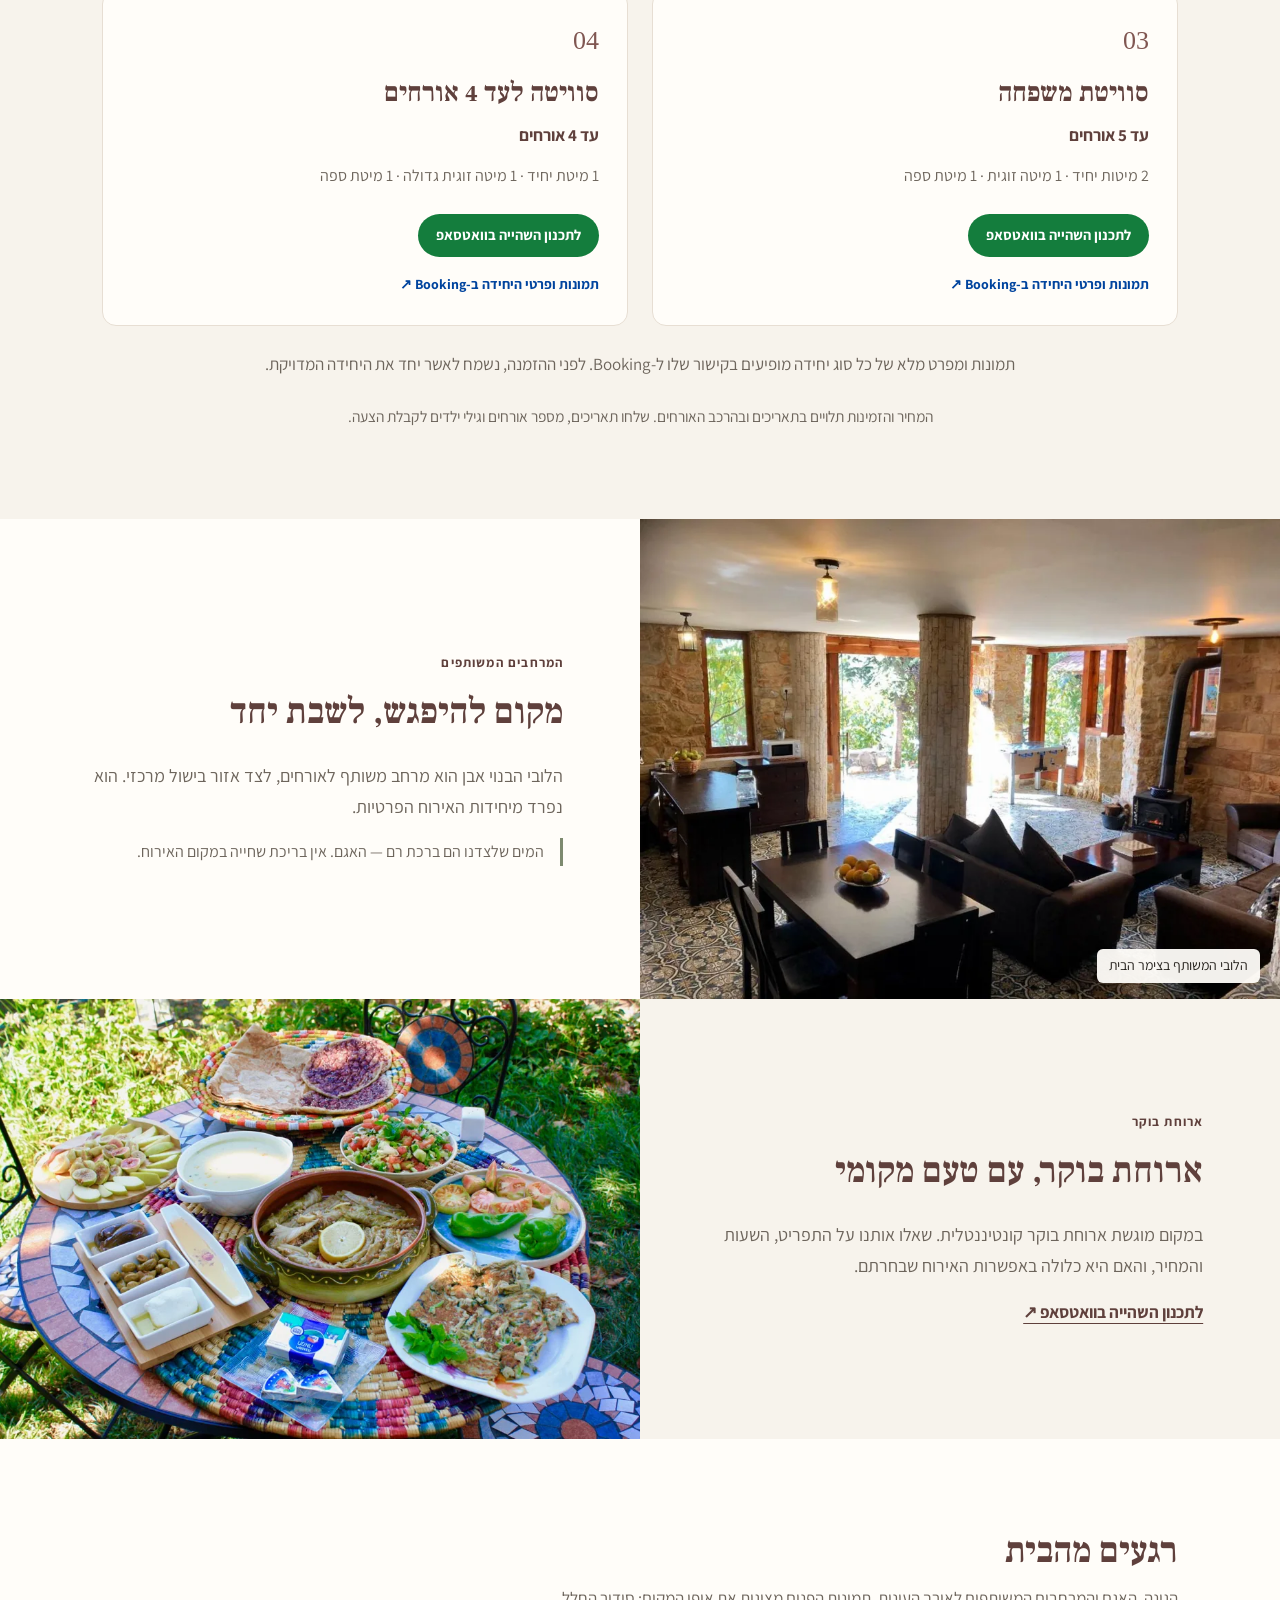
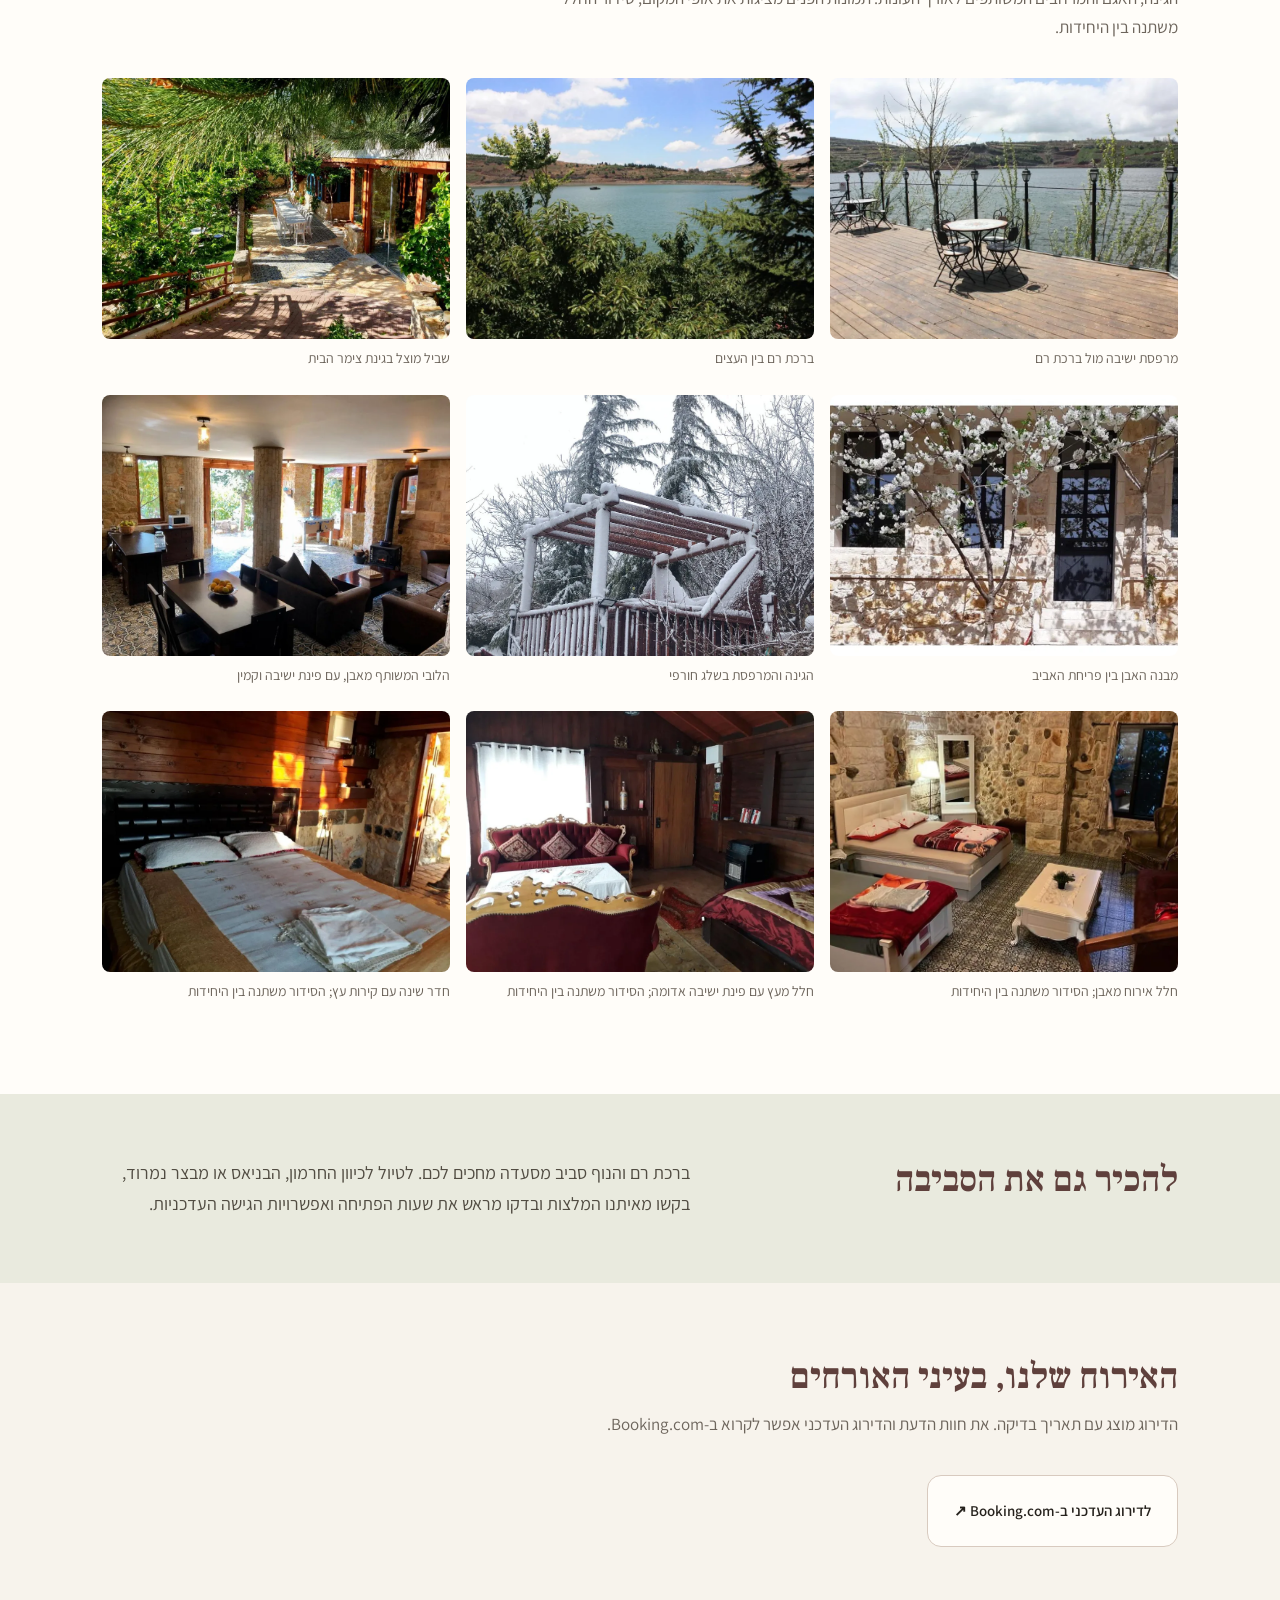
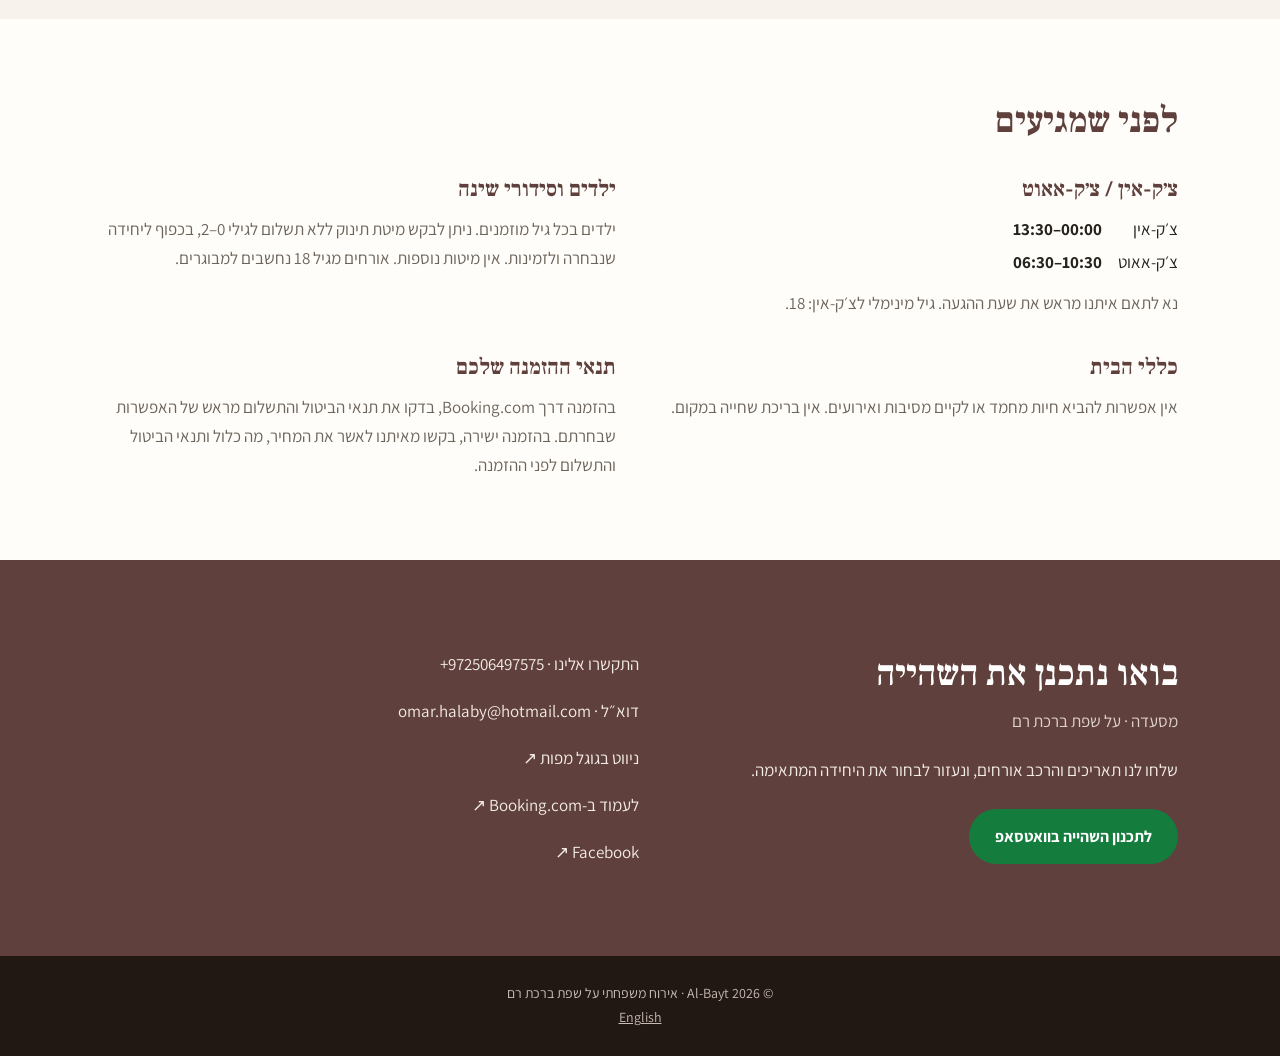
==== commit e1e62cb0: "Color each night by how much of the compound is free. Green means every unit is open, yellow means o" ====
--- a/index.html
+++ b/index.html
@@ -7,14 +7,14 @@
 <link rel="icon" href="/images/logo.png"><link rel="stylesheet" href="/css/style.css">
 <link rel="preconnect" href="https://fonts.googleapis.com"><link rel="preconnect" href="https://fonts.gstatic.com" crossorigin><link href="https://fonts.googleapis.com/css2?family=Frank+Ruhl+Libre:wght@400;500;700&family=Assistant:wght@400;600;700&display=swap" rel="stylesheet">
 <script type="application/ld+json">{"@context": "https://schema.org", "@type": "LodgingBusiness", "name": "Zimer Al-Bayt", "url": "https://www.albayt1.com", "image": "https://www.albayt1.com/images/optimized/lake-garden-1280.webp", "telephone": "+972506497575", "address": {"@type": "PostalAddress", "addressLocality": "Mas’ade", "postalCode": "1243500", "addressCountry": "IL"}, "sameAs": ["https://www.booking.com/hotel/il/hbyt-mas-39-ada.en-gb.html"]}</script>
-<script id="rating-data" type="application/json">{"score": 9.0, "reviewCount": 104, "checkedAt": "2026-11-07T23:29:54Z", "maxAgeDays": 14, "sourceUrl": "https://www.booking.com/hotel/il/hbyt-mas-39-ada.he.html", "locale": "he-IL", "labels": {"ratingBased": "{count} חוות דעת ב-Booking.com", "ratingChecked": "נבדק ב-{date}", "ratingOut": "מתוך 10", "ratingCurrent": "לדירוג העדכני ב-Booking.com"}}</script><script id="calendar-data" type="application/json">{"locale": "he-IL", "timeZone": "Asia/Jerusalem", "bookingUrl": "https://www.booking.com/hotel/il/hbyt-mas-39-ada.he.html", "whatsapp": "972506497575", "units": [{"id": "329199201", "name": "חדר זוגי"}, {"id": "329199202", "name": "סוויטה לעד 5 אורחים"}, {"id": "329199203", "name": "סוויטת משפחה"}, {"id": "329199204", "name": "סוויטה לעד 4 אורחים"}], "labels": {"calendarTitle": "מתי יש מקום", "calendarLead": "לילה פנוי הוא לילה שבו לפחות יחידה אחת פנויה. בחרו יום כדי לראות אילו יחידות פנויות.", "calendarSold": "אזל", "calendarFree": "פנוי", "calendarBooked": "תפוס", "calendarLegendOpen": "יש יחידה פנויה", "calendarLegendSold": "אזל", "calendarMonthFull": "החודש אזל", "calendarLag": "הזמינות מגיעה מיומן Booking.com ויכולה לפגר בכשעתיים.", "calendarChecked": "נבדק ב-{date}", "calendarPrev": "החודש הקודם", "calendarNext": "החודש הבא", "calendarLoading": "טוענים את היומן.", "calendarUnavailable": "לא הצלחנו לטעון את היומן כרגע. אפשר לבדוק ב-Booking.com או לשאול אותנו בוואטסאפ.", "calendarNoBook": "אי אפשר להזמין מתוך היומן. אחרי שרואים מה פנוי, ממשיכים בוואטסאפ או ב-Booking.", "calendarAsk": "שלום, אשמח לבדוק זמינות בצימר הבית. תאריך: {date}. יחידות שנראות פנויות: {units}.", "calendarAskSold": "שלום, ראיתי שהתאריך {date} מוצג כאזל. אשמח לבדוק אם התפנה מקום.", "calendarWhatsapp": "לשאול על התאריך בוואטסאפ", "calendarBooking": "לבדוק את התאריך ב-Booking.com", "calendarWeekdays": ["א׳", "ב׳", "ג׳", "ד׳", "ה׳", "ו׳", "ש׳"], "calendarToday": "היום", "calendarUnits": "היחידות בלילה הזה"}}</script><script type="module" src="/js/main.js"></script><script type="module" src="/js/calendar.js"></script>
+<script id="rating-data" type="application/json">{"score": 9.0, "reviewCount": 104, "checkedAt": "2026-11-07T23:29:54Z", "maxAgeDays": 14, "sourceUrl": "https://www.booking.com/hotel/il/hbyt-mas-39-ada.he.html", "locale": "he-IL", "labels": {"ratingBased": "{count} חוות דעת ב-Booking.com", "ratingChecked": "נבדק ב-{date}", "ratingOut": "מתוך 10", "ratingCurrent": "לדירוג העדכני ב-Booking.com"}}</script><script id="calendar-data" type="application/json">{"locale": "he-IL", "timeZone": "Asia/Jerusalem", "bookingUrl": "https://www.booking.com/hotel/il/hbyt-mas-39-ada.he.html", "whatsapp": "972506497575", "units": [{"id": "329199201", "name": "חדר זוגי"}, {"id": "329199202", "name": "סוויטה לעד 5 אורחים"}, {"id": "329199203", "name": "סוויטת משפחה"}, {"id": "329199204", "name": "סוויטה לעד 4 אורחים"}], "labels": {"calendarTitle": "מתי יש מקום", "calendarLead": "הצבע מתאר את כל המתחם. בחרו יום כדי לראות אילו יחידות פנויות.", "calendarSold": "אזל", "calendarFree": "פנוי", "calendarBooked": "תפוס", "calendarLegendFree": "כל המתחם פנוי", "calendarLegendPartial": "חלק מהמתחם פנוי", "calendarLegendBooked": "כל המתחם תפוס", "calendarMonthFull": "החודש אזל", "calendarLag": "הזמינות מגיעה מיומן Booking.com ויכולה לפגר בכשעתיים.", "calendarChecked": "נבדק ב-{date}", "calendarPrev": "החודש הקודם", "calendarNext": "החודש הבא", "calendarLoading": "טוענים את היומן.", "calendarUnavailable": "לא הצלחנו לטעון את היומן כרגע. אפשר לבדוק ב-Booking.com או לשאול אותנו בוואטסאפ.", "calendarNoBook": "אי אפשר להזמין מתוך היומן. אחרי שרואים מה פנוי, ממשיכים בוואטסאפ או ב-Booking.", "calendarAsk": "שלום, אשמח לבדוק זמינות בצימר הבית. תאריך: {date}. יחידות שנראות פנויות: {units}.", "calendarAskSold": "שלום, ראיתי שהתאריך {date} מוצג כאזל. אשמח לבדוק אם התפנה מקום.", "calendarWhatsapp": "לשאול על התאריך בוואטסאפ", "calendarBooking": "לבדוק את התאריך ב-Booking.com", "calendarWeekdays": ["א׳", "ב׳", "ג׳", "ד׳", "ה׳", "ו׳", "ש׳"], "calendarToday": "היום", "calendarUnits": "היחידות בלילה הזה"}}</script><script type="module" src="/js/main.js"></script><script type="module" src="/js/calendar.js"></script>
 </head><body>
 <a class="skip-link" href="#main">דלגו לתוכן</a>
 <header class="topbar" id="topbar"><a class="brand" href="#top"><img src="/images/logo.png" alt="" width="44" height="34"><span>צימר הבית</span></a><button class="menu-toggle" aria-expanded="false" aria-controls="main-nav">תפריט ☰</button><nav class="nav" id="main-nav" aria-label="תפריט"><a href="#rooms">היחידות</a><a href="#shared">המרחבים המשותפים</a><a href="#breakfast">ארוחת בוקר</a><a href="#gallery">גלריה</a><a href="#reviews">דירוג האורחים</a><a href="#plan">לפני שמגיעים</a></nav><div class="topbar-actions"><a class="lang" href="/en/" lang="en">English</a><a class="btn btn-wa small header-contact" href="https://wa.me/972506497575?text=%D7%A9%D7%9C%D7%95%D7%9D%2C%20%D7%90%D7%A9%D7%9E%D7%97%20%D7%9C%D7%AA%D7%9B%D7%A0%D7%9F%20%D7%A9%D7%94%D7%99%D7%99%D7%94%20%D7%91%D7%A6%D7%99%D7%9E%D7%A8%20%D7%94%D7%91%D7%99%D7%AA.%20%D7%AA%D7%90%D7%A8%D7%99%D7%9B%D7%99%D7%9D%3A%20%E2%80%A6%20%D7%9E%D7%A1%D7%A4%D7%A8%20%D7%90%D7%95%D7%A8%D7%97%D7%99%D7%9D%3A%20%E2%80%A6%20%D7%92%D7%99%D7%9C%D7%99%20%D7%99%D7%9C%D7%93%D7%99%D7%9D%3A%20%E2%80%A6" target="_blank" rel="noopener noreferrer">WhatsApp ↗</a></div></header>
 <main id="main"><section class="hero" id="top"><img class="hero-img" src="/images/optimized/lake-garden-960.webp" srcset="/images/optimized/lake-garden-480.webp 480w, /images/optimized/lake-garden-960.webp 960w, /images/optimized/lake-garden-1280.webp 1280w" sizes="100vw" width="1280" height="853" alt="הגן של הבית לצד ברכת רם" fetchpriority="high"><div class="hero-veil"></div><div class="hero-inner"><p class="hero-kicker">מסעדה · ברכת רם</p><p class="hero-brand">צימר הבית <span lang="en">Al-Bayt</span></p><h1>קצת יותר קרוב לאגם.</h1><p class="hero-sub">אבן, עץ וגינה על המים. אירוח משפחתי עם עומר וסולימאן.</p><div class="hero-ctas"><a class="btn btn-wa" href="https://wa.me/972506497575?text=%D7%A9%D7%9C%D7%95%D7%9D%2C%20%D7%90%D7%A9%D7%9E%D7%97%20%D7%9C%D7%AA%D7%9B%D7%A0%D7%9F%20%D7%A9%D7%94%D7%99%D7%99%D7%94%20%D7%91%D7%A6%D7%99%D7%9E%D7%A8%20%D7%94%D7%91%D7%99%D7%AA.%20%D7%AA%D7%90%D7%A8%D7%99%D7%9B%D7%99%D7%9D%3A%20%E2%80%A6%20%D7%9E%D7%A1%D7%A4%D7%A8%20%D7%90%D7%95%D7%A8%D7%97%D7%99%D7%9D%3A%20%E2%80%A6%20%D7%92%D7%99%D7%9C%D7%99%20%D7%99%D7%9C%D7%93%D7%99%D7%9D%3A%20%E2%80%A6" target="_blank" rel="noopener noreferrer">לתכנון השהייה בוואטסאפ</a><a class="btn btn-ghost" href="#rooms">להכיר את היחידות ↓</a></div><div class="trust" data-rating><a href="https://www.booking.com/hotel/il/hbyt-mas-39-ada.he.html" target="_blank" rel="noopener noreferrer">לדירוג העדכני ב-Booking.com ↗</a></div></div></section>
 <section class="intro"><div class="wrap intro-grid"><div class="intro-text"><p class="eyebrow">Al-Bayt</p><h2>ברוכים הבאים לבית שלנו</h2><p>על שפת ברכת רם, צימר הבית משלב חללים מאבן ומעץ, שבילים בגינה ופינות ישיבה בחוץ. עומר ואביו סולימאן מארחים זוגות ומשפחות במסעדה.</p></div><ul class="intro-facts"><li>על שפת ברכת רם</li><li>חניה פרטית חינם</li><li>מטבח ולובי משותפים</li><li>אירוח לזוגות ולמשפחות</li></ul></div></section>
 <section class="film" id="film" aria-labelledby="film-title"><div class="wrap film-inner"><h2 class="section-h" id="film-title">הכירו את הבית</h2><p class="section-sub">סרטון קצר על הבית, כמו שהוא.</p><figure class="film-frame"><video controls playsinline preload="metadata" poster="/images/zimmer-he-explainer-poster.jpg" width="1080" height="1920" aria-label="סרטון היכרות עם צימר הבית"><source src="/videos/zimmer-he-explainer.mp4" type="video/mp4"></video></figure></div></section>
-<section class="availability" id="availability" aria-labelledby="availability-title"><div class="wrap"><h2 class="section-h" id="availability-title">מתי יש מקום</h2><p class="section-sub">לילה פנוי הוא לילה שבו לפחות יחידה אחת פנויה. בחרו יום כדי לראות אילו יחידות פנויות.</p><div id="stay-calendar"><div class="calendar-sheet"><p class="calendar-note">הזמינות מגיעה מיומן Booking.com ויכולה לפגר בכשעתיים.</p><div class="calendar-actions"><a class="btn btn-wa" href="https://wa.me/972506497575?text=%D7%A9%D7%9C%D7%95%D7%9D%2C%20%D7%90%D7%A9%D7%9E%D7%97%20%D7%9C%D7%AA%D7%9B%D7%A0%D7%9F%20%D7%A9%D7%94%D7%99%D7%99%D7%94%20%D7%91%D7%A6%D7%99%D7%9E%D7%A8%20%D7%94%D7%91%D7%99%D7%AA.%20%D7%AA%D7%90%D7%A8%D7%99%D7%9B%D7%99%D7%9D%3A%20%E2%80%A6%20%D7%9E%D7%A1%D7%A4%D7%A8%20%D7%90%D7%95%D7%A8%D7%97%D7%99%D7%9D%3A%20%E2%80%A6%20%D7%92%D7%99%D7%9C%D7%99%20%D7%99%D7%9C%D7%93%D7%99%D7%9D%3A%20%E2%80%A6" target="_blank" rel="noopener noreferrer">לשאול על התאריך בוואטסאפ</a><a class="text-link" href="https://www.booking.com/hotel/il/hbyt-mas-39-ada.he.html" target="_blank" rel="noopener noreferrer">לבדוק את התאריך ב-Booking.com</a></div></div></div></div></section>
+<section class="availability" id="availability" aria-labelledby="availability-title"><div class="wrap"><h2 class="section-h" id="availability-title">מתי יש מקום</h2><p class="section-sub">הצבע מתאר את כל המתחם. בחרו יום כדי לראות אילו יחידות פנויות.</p><div id="stay-calendar"><div class="calendar-sheet"><p class="calendar-note">הזמינות מגיעה מיומן Booking.com ויכולה לפגר בכשעתיים.</p><div class="calendar-actions"><a class="btn btn-wa" href="https://wa.me/972506497575?text=%D7%A9%D7%9C%D7%95%D7%9D%2C%20%D7%90%D7%A9%D7%9E%D7%97%20%D7%9C%D7%AA%D7%9B%D7%A0%D7%9F%20%D7%A9%D7%94%D7%99%D7%99%D7%94%20%D7%91%D7%A6%D7%99%D7%9E%D7%A8%20%D7%94%D7%91%D7%99%D7%AA.%20%D7%AA%D7%90%D7%A8%D7%99%D7%9B%D7%99%D7%9D%3A%20%E2%80%A6%20%D7%9E%D7%A1%D7%A4%D7%A8%20%D7%90%D7%95%D7%A8%D7%97%D7%99%D7%9D%3A%20%E2%80%A6%20%D7%92%D7%99%D7%9C%D7%99%20%D7%99%D7%9C%D7%93%D7%99%D7%9D%3A%20%E2%80%A6" target="_blank" rel="noopener noreferrer">לשאול על התאריך בוואטסאפ</a><a class="text-link" href="https://www.booking.com/hotel/il/hbyt-mas-39-ada.he.html" target="_blank" rel="noopener noreferrer">לבדוק את התאריך ב-Booking.com</a></div></div></div></div></section>
 <section class="rooms" id="rooms"><div class="wrap"><h2 class="section-h">למצוא את המקום שלכם בבית</h2><p class="section-sub">ארבעה סוגי אירוח, עם חלוקה שונה של החלל. השוו את סידורי השינה ופנו אלינו כדי לבחור את היחידה המתאימה לכם.</p><div class="room-grid"><article class="room" data-room-id="329199201"><div class="room-body"><span class="room-number" aria-hidden="true">01</span><h3>חדר זוגי</h3><p class="capacity">עד 5 אורחים</p><p class="bed-list">1 מיטת יחיד · 2 מיטות זוגיות</p><div class="room-ctas"><a class="btn btn-wa small" href="https://wa.me/972506497575?text=%D7%A9%D7%9C%D7%95%D7%9D%2C%20%D7%90%D7%A9%D7%9E%D7%97%20%D7%9C%D7%91%D7%93%D7%95%D7%A7%20%D7%90%D7%AA%20%D7%97%D7%93%D7%A8%20%D7%96%D7%95%D7%92%D7%99%20%28%D7%9E%D7%96%D7%94%D7%94%20329199201%29.%20%D7%AA%D7%90%D7%A8%D7%99%D7%9B%D7%99%D7%9D%3A%20%E2%80%A6%20%D7%9E%D7%A1%D7%A4%D7%A8%20%D7%90%D7%95%D7%A8%D7%97%D7%99%D7%9D%3A%20%E2%80%A6%20%D7%92%D7%99%D7%9C%D7%99%20%D7%99%D7%9C%D7%93%D7%99%D7%9D%3A%20%E2%80%A6" target="_blank" rel="noopener noreferrer">לתכנון השהייה בוואטסאפ</a><a class="link-book" href="https://www.booking.com/hotel/il/hbyt-mas-39-ada.he.html#RD329199201" target="_blank" rel="noopener noreferrer">תמונות ופרטי היחידה ב-Booking ↗</a></div></div></article><article class="room" data-room-id="329199202"><div class="room-body"><span class="room-number" aria-hidden="true">02</span><h3>סוויטה לעד 5 אורחים</h3><p class="capacity">עד 5 אורחים</p><p class="bed-list">2 מיטות יחיד · 1 מיטה זוגית · 1 מיטת ספה</p><div class="room-ctas"><a class="btn btn-wa small" href="https://wa.me/972506497575?text=%D7%A9%D7%9C%D7%95%D7%9D%2C%20%D7%90%D7%A9%D7%9E%D7%97%20%D7%9C%D7%91%D7%93%D7%95%D7%A7%20%D7%90%D7%AA%20%D7%A1%D7%95%D7%95%D7%99%D7%98%D7%94%20%D7%9C%D7%A2%D7%93%205%20%D7%90%D7%95%D7%A8%D7%97%D7%99%D7%9D%20%28%D7%9E%D7%96%D7%94%D7%94%20329199202%29.%20%D7%AA%D7%90%D7%A8%D7%99%D7%9B%D7%99%D7%9D%3A%20%E2%80%A6%20%D7%9E%D7%A1%D7%A4%D7%A8%20%D7%90%D7%95%D7%A8%D7%97%D7%99%D7%9D%3A%20%E2%80%A6%20%D7%92%D7%99%D7%9C%D7%99%20%D7%99%D7%9C%D7%93%D7%99%D7%9D%3A%20%E2%80%A6" target="_blank" rel="noopener noreferrer">לתכנון השהייה בוואטסאפ</a><a class="link-book" href="https://www.booking.com/hotel/il/hbyt-mas-39-ada.he.html#RD329199202" target="_blank" rel="noopener noreferrer">תמונות ופרטי היחידה ב-Booking ↗</a></div></div></article><article class="room" data-room-id="329199203"><div class="room-body"><span class="room-number" aria-hidden="true">03</span><h3>סוויטת משפחה</h3><p class="capacity">עד 5 אורחים</p><p class="bed-list">2 מיטות יחיד · 1 מיטה זוגית · 1 מיטת ספה</p><div class="room-ctas"><a class="btn btn-wa small" href="https://wa.me/972506497575?text=%D7%A9%D7%9C%D7%95%D7%9D%2C%20%D7%90%D7%A9%D7%9E%D7%97%20%D7%9C%D7%91%D7%93%D7%95%D7%A7%20%D7%90%D7%AA%20%D7%A1%D7%95%D7%95%D7%99%D7%98%D7%AA%20%D7%9E%D7%A9%D7%A4%D7%97%D7%94%20%28%D7%9E%D7%96%D7%94%D7%94%20329199203%29.%20%D7%AA%D7%90%D7%A8%D7%99%D7%9B%D7%99%D7%9D%3A%20%E2%80%A6%20%D7%9E%D7%A1%D7%A4%D7%A8%20%D7%90%D7%95%D7%A8%D7%97%D7%99%D7%9D%3A%20%E2%80%A6%20%D7%92%D7%99%D7%9C%D7%99%20%D7%99%D7%9C%D7%93%D7%99%D7%9D%3A%20%E2%80%A6" target="_blank" rel="noopener noreferrer">לתכנון השהייה בוואטסאפ</a><a class="link-book" href="https://www.booking.com/hotel/il/hbyt-mas-39-ada.he.html#RD329199203" target="_blank" rel="noopener noreferrer">תמונות ופרטי היחידה ב-Booking ↗</a></div></div></article><article class="room" data-room-id="329199204"><div class="room-body"><span class="room-number" aria-hidden="true">04</span><h3>סוויטה לעד 4 אורחים</h3><p class="capacity">עד 4 אורחים</p><p class="bed-list">1 מיטת יחיד · 1 מיטה זוגית גדולה · 1 מיטת ספה</p><div class="room-ctas"><a class="btn btn-wa small" href="https://wa.me/972506497575?text=%D7%A9%D7%9C%D7%95%D7%9D%2C%20%D7%90%D7%A9%D7%9E%D7%97%20%D7%9C%D7%91%D7%93%D7%95%D7%A7%20%D7%90%D7%AA%20%D7%A1%D7%95%D7%95%D7%99%D7%98%D7%94%20%D7%9C%D7%A2%D7%93%204%20%D7%90%D7%95%D7%A8%D7%97%D7%99%D7%9D%20%28%D7%9E%D7%96%D7%94%D7%94%20329199204%29.%20%D7%AA%D7%90%D7%A8%D7%99%D7%9B%D7%99%D7%9D%3A%20%E2%80%A6%20%D7%9E%D7%A1%D7%A4%D7%A8%20%D7%90%D7%95%D7%A8%D7%97%D7%99%D7%9D%3A%20%E2%80%A6%20%D7%92%D7%99%D7%9C%D7%99%20%D7%99%D7%9C%D7%93%D7%99%D7%9D%3A%20%E2%80%A6" target="_blank" rel="noopener noreferrer">לתכנון השהייה בוואטסאפ</a><a class="link-book" href="https://www.booking.com/hotel/il/hbyt-mas-39-ada.he.html#RD329199204" target="_blank" rel="noopener noreferrer">תמונות ופרטי היחידה ב-Booking ↗</a></div></div></article></div><p class="room-note">תמונות ומפרט מלא של כל סוג יחידה מופיעים בקישור שלו ל-Booking. לפני ההזמנה, נשמח לאשר יחד את היחידה המדויקת.</p><p class="price-note">המחיר והזמינות תלויים בתאריכים ובהרכב האורחים. שלחו תאריכים, מספר אורחים וגילי ילדים לקבלת הצעה.</p></div></section>
 <section class="split" id="shared"><figure><img class="" src="/images/optimized/shared-lobby-960.webp" srcset="/images/optimized/shared-lobby-480.webp 480w, /images/optimized/shared-lobby-960.webp 960w, /images/optimized/shared-lobby-1280.webp 1024w" sizes="(max-width: 600px) 100vw, 50vw" width="1024" height="768" alt="הלובי המשותף בצימר הבית" loading="lazy" decoding="async"><figcaption>הלובי המשותף בצימר הבית</figcaption></figure><div class="split-body"><p class="eyebrow">המרחבים המשותפים</p><h2 class="section-h">מקום להיפגש, לשבת יחד</h2><p>הלובי הבנוי אבן הוא מרחב משותף לאורחים, לצד אזור בישול מרכזי. הוא נפרד מיחידות האירוח הפרטיות.</p><p class="clarification">המים שלצדנו הם ברכת רם — האגם. אין בריכת שחייה במקום האירוח.</p></div></section>
 <section class="split reverse" id="breakfast"><img class="" src="/images/optimized/breakfast-table-960.webp" srcset="/images/optimized/breakfast-table-480.webp 480w, /images/optimized/breakfast-table-960.webp 960w, /images/optimized/breakfast-table-1280.webp 1280w" sizes="(max-width: 600px) 100vw, 50vw" width="1600" height="1066" alt="שולחן ארוחת בוקר בגינה עם סלטים, לחם ומנות קטנות" loading="lazy" decoding="async"><div class="split-body"><p class="eyebrow">ארוחת בוקר</p><h2 class="section-h">ארוחת בוקר, עם טעם מקומי</h2><p>במקום מוגשת ארוחת בוקר קונטיננטלית. שאלו אותנו על התפריט, השעות והמחיר, והאם היא כלולה באפשרות האירוח שבחרתם.</p><a class="text-link" href="https://wa.me/972506497575?text=%D7%A9%D7%9C%D7%95%D7%9D%2C%20%D7%90%D7%A9%D7%9E%D7%97%20%D7%9C%D7%AA%D7%9B%D7%A0%D7%9F%20%D7%A9%D7%94%D7%99%D7%99%D7%94%20%D7%91%D7%A6%D7%99%D7%9E%D7%A8%20%D7%94%D7%91%D7%99%D7%AA.%20%D7%AA%D7%90%D7%A8%D7%99%D7%9B%D7%99%D7%9D%3A%20%E2%80%A6%20%D7%9E%D7%A1%D7%A4%D7%A8%20%D7%90%D7%95%D7%A8%D7%97%D7%99%D7%9D%3A%20%E2%80%A6%20%D7%92%D7%99%D7%9C%D7%99%20%D7%99%D7%9C%D7%93%D7%99%D7%9D%3A%20%E2%80%A6" target="_blank" rel="noopener noreferrer">לתכנון השהייה בוואטסאפ ↗</a></div></section>
--- a/css/style.css
+++ b/css/style.css
@@ -290,11 +290,12 @@
   margin:12px 0 2px;text-align:center;font-family:'Frank Ruhl Libre',serif;
   font-weight:500;font-size:clamp(26px,4vw,34px);color:var(--brand-dark);
 }
-.calendar-legend{display:flex;justify-content:center;flex-wrap:wrap;gap:8px 22px;margin:12px 0 16px;color:var(--muted);font-size:14.5px}
-.calendar-legend span{display:inline-flex;align-items:center;gap:8px}
-.swatch-open,.swatch-sold{width:14px;height:14px;border-radius:4px;display:inline-block}
-.swatch-open{background:#fff;border:1px solid #e7ded3;box-shadow:inset 0 -3px 0 var(--sage)}
-.swatch-sold{background:#eadfd4}
+.calendar-legend{list-style:none;display:grid;gap:8px;margin:16px auto 18px;max-width:24rem;color:var(--ink);font-size:16px;text-align:start}
+.calendar-legend li{display:flex;align-items:center;gap:10px}
+.swatch-free,.swatch-partial,.swatch-sold{width:18px;height:18px;border-radius:50%;flex:0 0 auto}
+.swatch-free{background:#1b7a45}
+.swatch-partial{background:#e2b000}
+.swatch-sold{background:#b4332a}
 .calendar-grid{display:grid;grid-template-columns:repeat(7,minmax(0,1fr));gap:6px}
 .dow{text-align:center;color:var(--muted);font-size:13px;font-weight:700;padding:2px 0 8px}
 .day{
@@ -302,26 +303,17 @@
   color:inherit;display:flex;flex-direction:column;align-items:center;justify-content:center;gap:1px;padding:4px 1px;
 }
 .day-num{font-variant-numeric:tabular-nums;font-size:16px;line-height:1.2}
-.day.is-open{background:#fff;border-color:#e7ded3}
-.day.is-open .day-num{font-weight:700}
-.day.is-open::after{content:"";width:6px;height:6px;border-radius:50%;background:var(--sage)}
-.day.is-sold{background:#eadfd4;color:var(--brand-dark)}
-.day.is-sold .day-num{font-weight:700}
+.day.is-free{background:#1b7a45;border-color:#1b7a45;color:#fff}
+.day.is-partial{background:#e2b000;border-color:#c49600;color:#241c0a}
+.day.is-sold{background:#b4332a;border-color:#b4332a;color:#fff}
+.day.is-free .day-num,.day.is-partial .day-num,.day.is-sold .day-num{font-weight:700}
 .day-state{font-size:12px;font-weight:700;line-height:1.15;text-align:center}
 .day.is-past,.day.is-beyond{color:#8f867c}
 .day.is-past:disabled,.day.is-beyond:disabled{cursor:default}
-.day.is-today .day-num{box-shadow:inset 0 -2px 0 var(--brand)}
-.day.is-selected{box-shadow:inset 0 0 0 2px var(--brand-dark)}
+.day.is-today .day-num{box-shadow:inset 0 -2px 0 currentColor}
+.day.is-selected{box-shadow:inset 0 0 0 3px #fffdf9}
 .day.is-pad{min-height:0;padding:0;border:0}
-.calendar-sheet.is-month-full{background:#e6d8c9;border-color:#dccbbd}
-.calendar-sheet.is-month-full .calendar-grid{gap:0;border:1px solid rgba(95,64,60,.16);border-radius:14px;overflow:hidden}
-.calendar-sheet.is-month-full .dow{padding:10px 0;background:rgba(255,253,249,.35)}
-.calendar-sheet.is-month-full .day.is-sold{
-  background:transparent;border-radius:0;box-shadow:none;
-  border-inline-end:1px solid rgba(95,64,60,.14);border-bottom:1px solid rgba(95,64,60,.14);
-}
-.calendar-sheet.is-month-full .day.is-pad{background:transparent;box-shadow:none;border:0}
-.calendar-sheet.is-month-full .day.is-selected{box-shadow:inset 0 0 0 2px var(--brand-dark)}
+.calendar-sheet.is-month-full .day.is-sold{background:#b4332a;color:#fff}
 .day-panel{margin-top:22px}
 .day-panel h4{font-family:'Frank Ruhl Libre',serif;font-weight:500;font-size:clamp(24px,3vw,30px);color:var(--brand-dark);text-align:center}
 .units-caption{text-align:center;color:var(--muted);margin:4px 0 14px}
@@ -339,9 +331,9 @@
 .calendar-standing{margin-top:20px;padding-top:14px;border-top:1px solid rgba(95,64,60,.14)}
 .calendar-standing time{white-space:nowrap}
 @media (hover:hover){
-  .day.is-open:hover{border-color:#cfc3b6}
-  .day.is-sold:hover{background:#e3d5c7}
-  .calendar-sheet.is-month-full .day.is-sold:hover{background:rgba(255,253,249,.28)}
+  .day.is-free:hover{background:#16663a}
+  .day.is-partial:hover{background:#d4a200}
+  .day.is-sold:hover{background:#9c2b24}
 }
 @media (max-width:600px){
   .availability{padding:48px 0 64px}
@@ -352,5 +344,4 @@
   .day-state{font-size:10.5px}
   .calendar-nav h3{font-size:26px}
   .unit-list .name{font-size:18px}
-  .calendar-sheet.is-month-full .calendar-grid{gap:0}
-}
+}
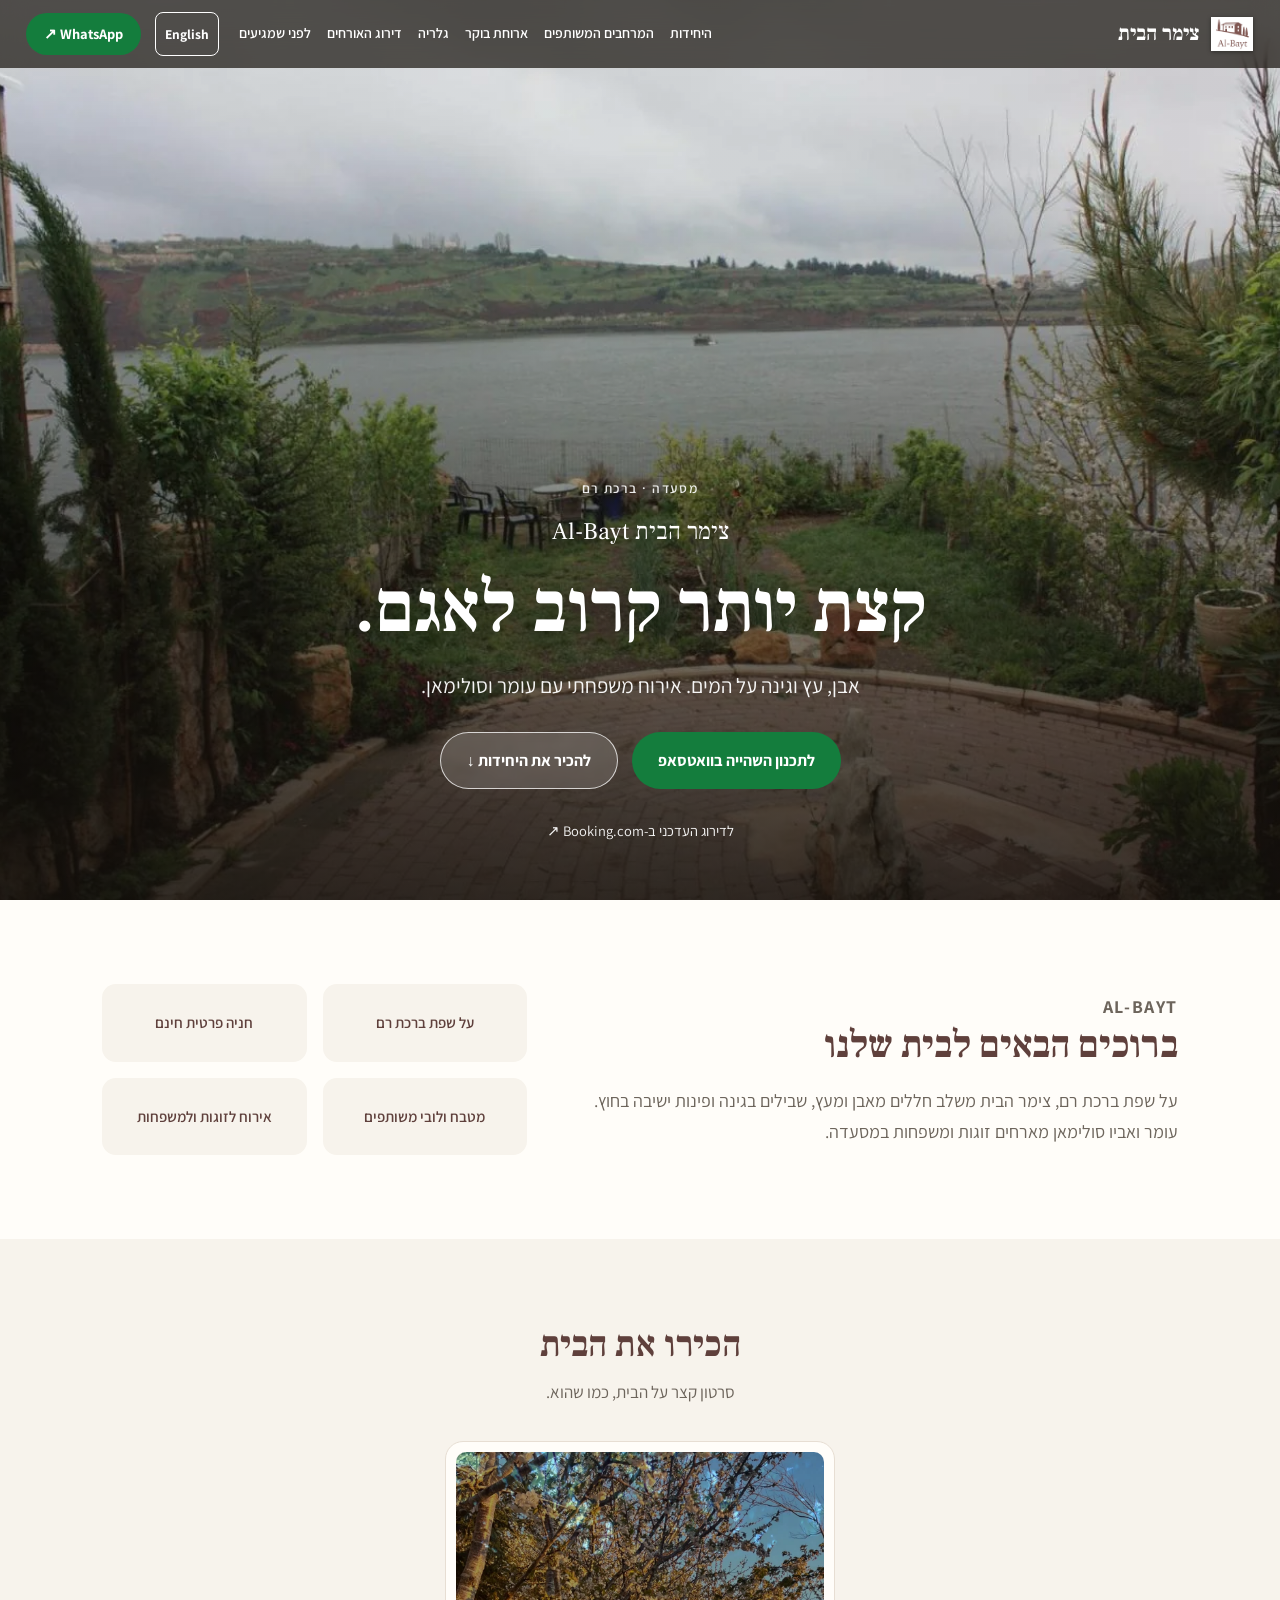
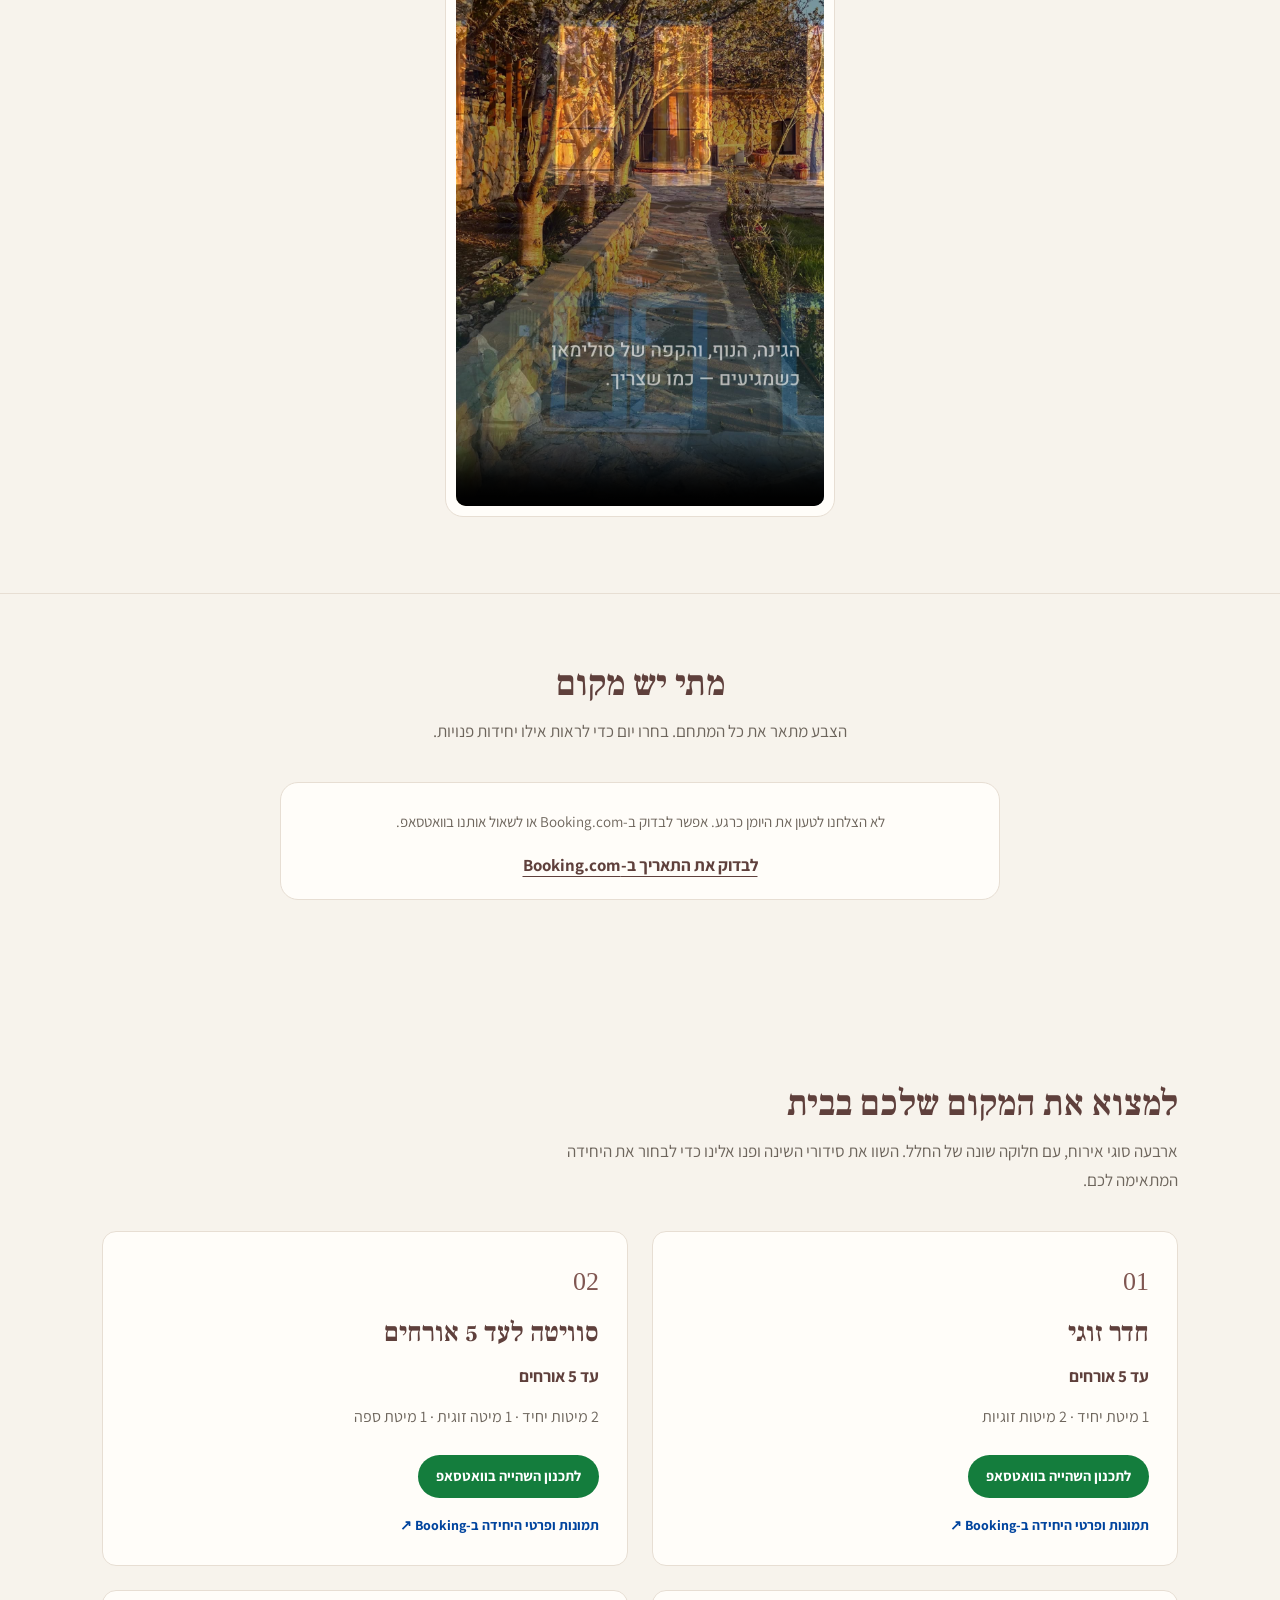
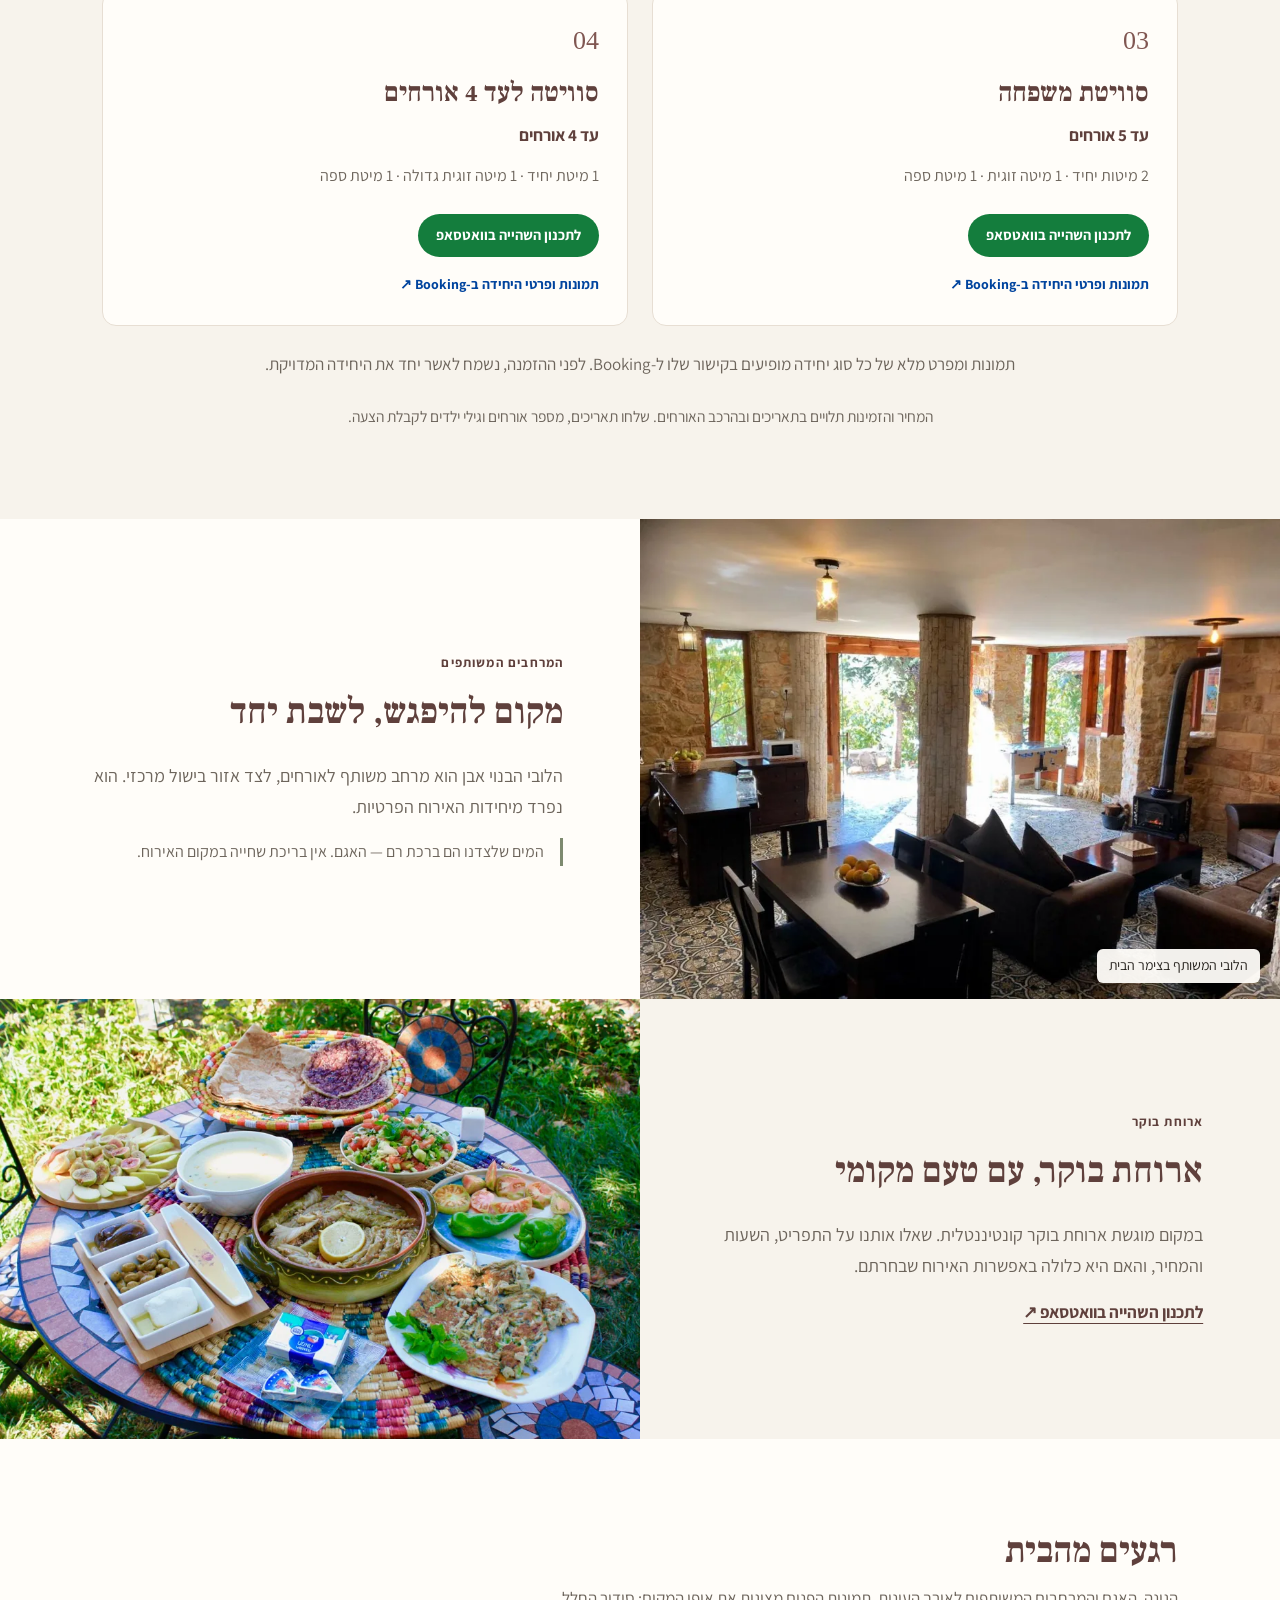
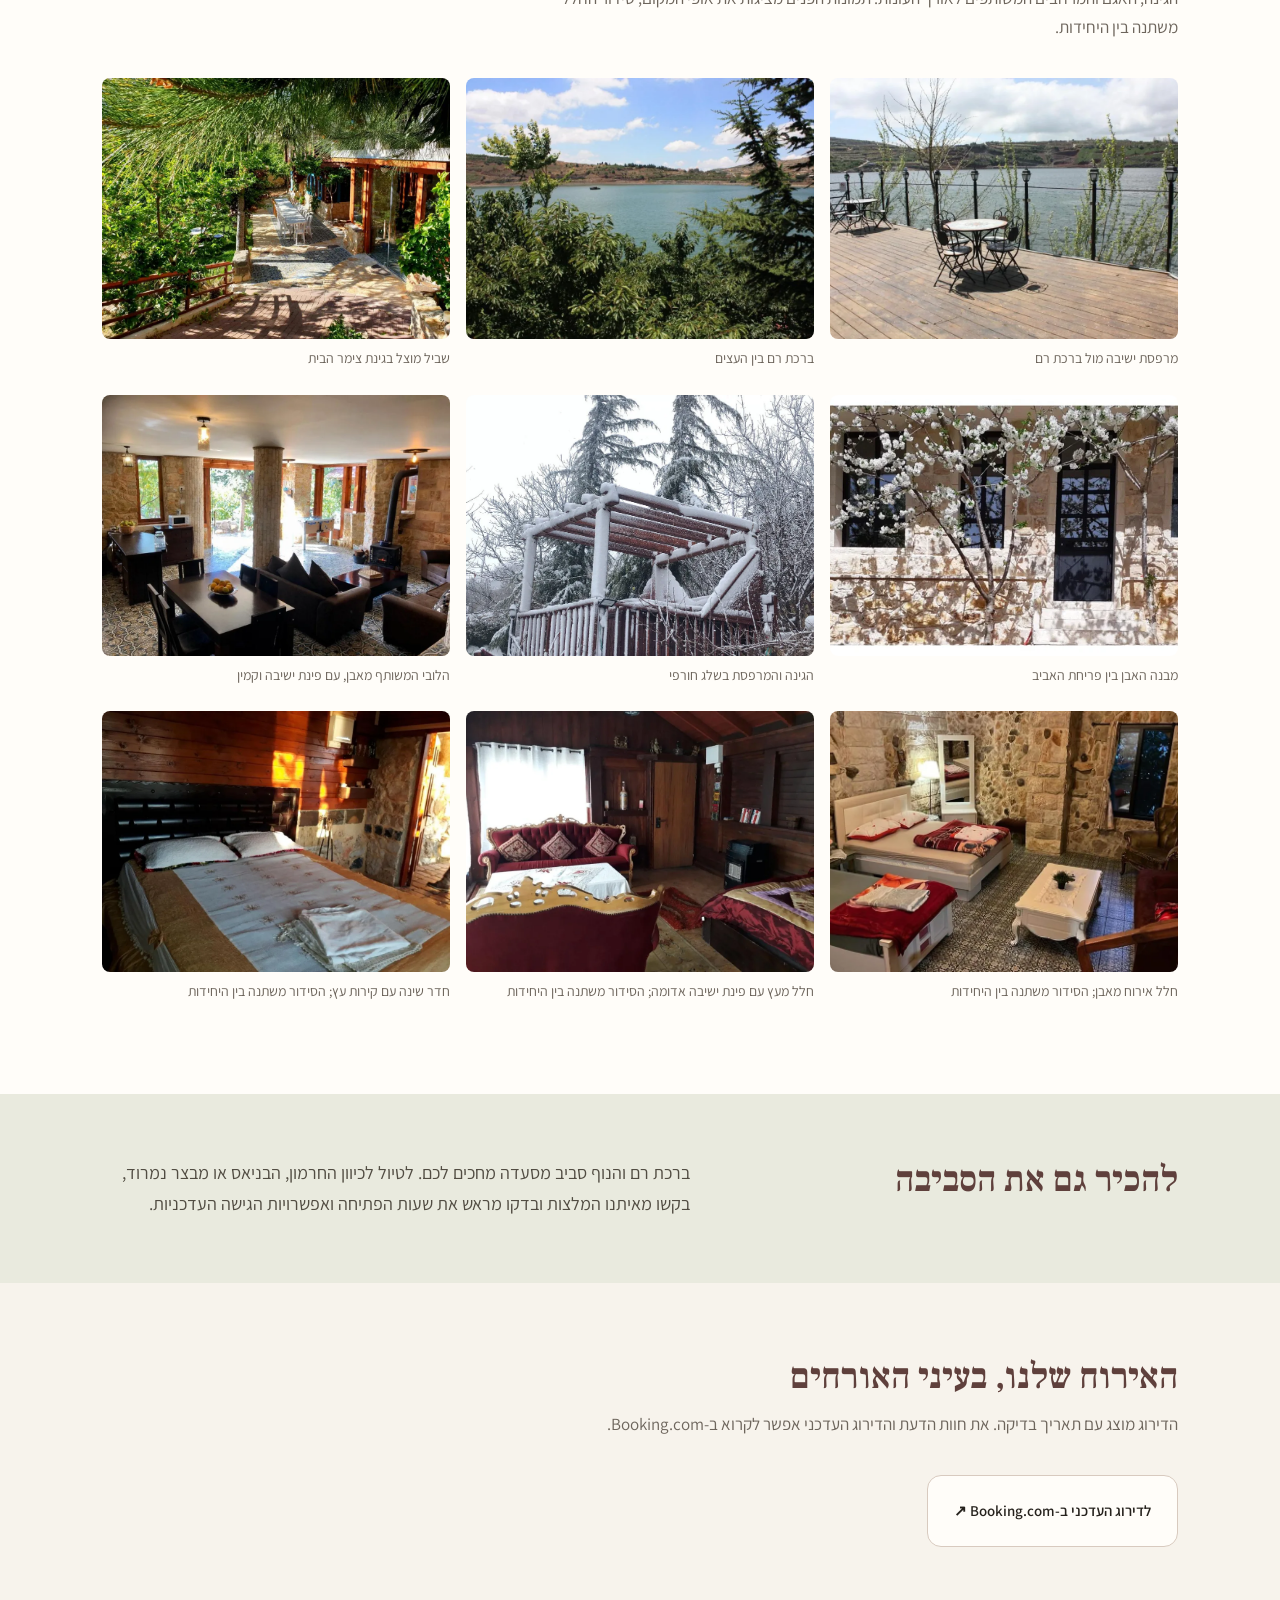
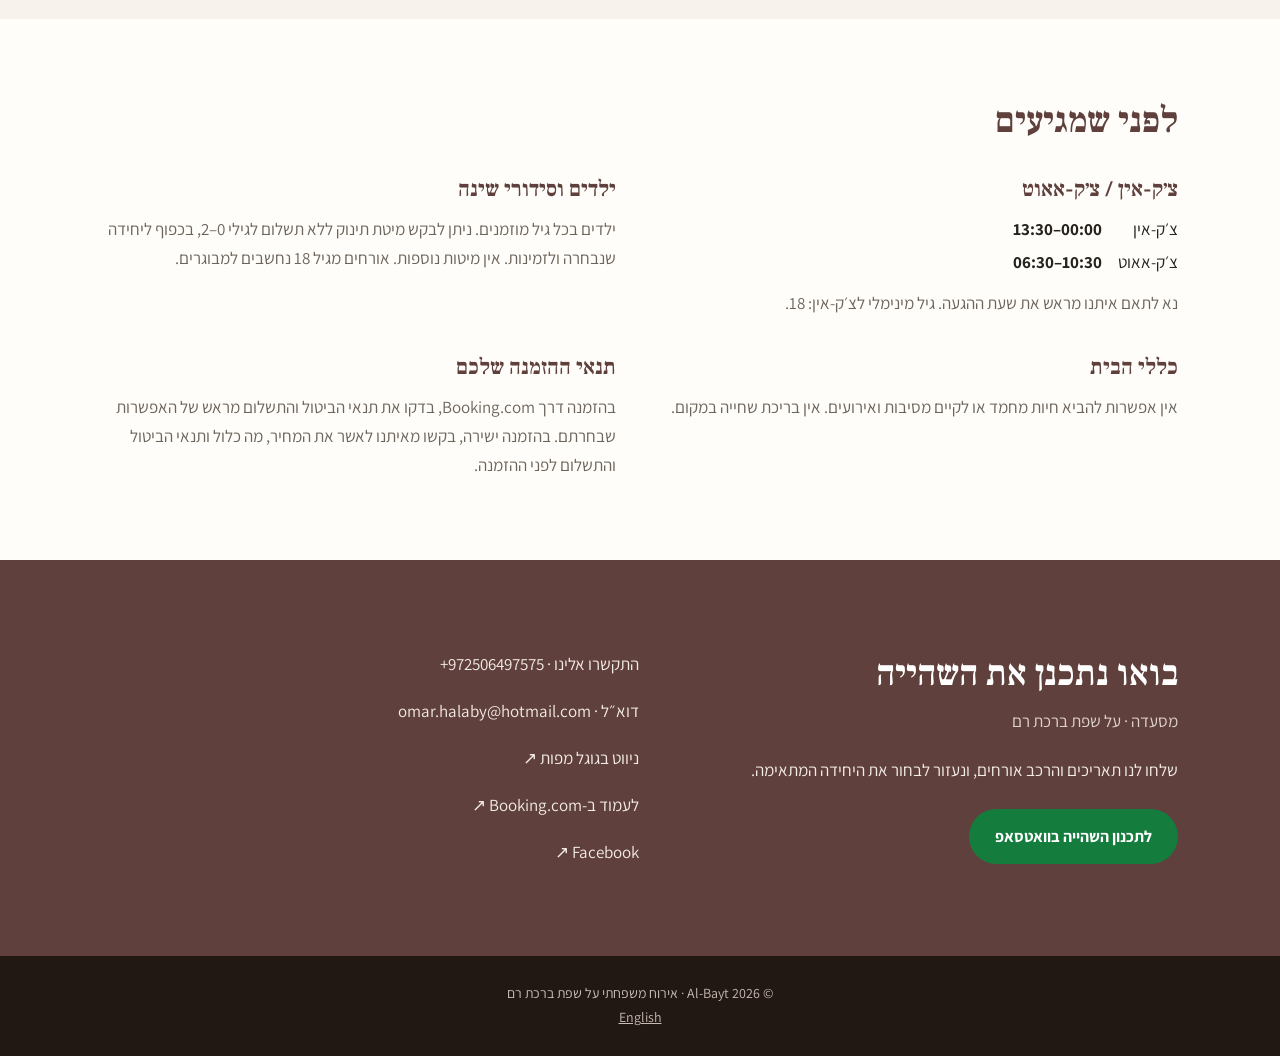
==== commit 5be0c96e: "Point Waze and Google Maps buttons at the Habait Zimmer place Co-Authored-By: Claude Opus 5.5 <norep" ====
--- a/index.html
+++ b/index.html
@@ -7,14 +7,14 @@
 <link rel="icon" href="/images/logo.png"><link rel="stylesheet" href="/css/style.css">
 <link rel="preconnect" href="https://fonts.googleapis.com"><link rel="preconnect" href="https://fonts.gstatic.com" crossorigin><link href="https://fonts.googleapis.com/css2?family=Frank+Ruhl+Libre:wght@400;500;700&family=Assistant:wght@400;600;700&display=swap" rel="stylesheet">
 <script type="application/ld+json">{"@context": "https://schema.org", "@type": "LodgingBusiness", "name": "Zimer Al-Bayt", "url": "https://www.albayt1.com", "image": "https://www.albayt1.com/images/optimized/lake-garden-1280.webp", "telephone": "+972506497575", "address": {"@type": "PostalAddress", "addressLocality": "Mas’ade", "postalCode": "1243500", "addressCountry": "IL"}, "sameAs": ["https://www.booking.com/hotel/il/hbyt-mas-39-ada.en-gb.html"]}</script>
-<script id="rating-data" type="application/json">{"score": 9.0, "reviewCount": 104, "checkedAt": "2026-11-07T23:29:54Z", "maxAgeDays": 14, "sourceUrl": "https://www.booking.com/hotel/il/hbyt-mas-39-ada.he.html", "locale": "he-IL", "labels": {"ratingBased": "{count} חוות דעת ב-Booking.com", "ratingChecked": "נבדק ב-{date}", "ratingOut": "מתוך 10", "ratingCurrent": "לדירוג העדכני ב-Booking.com"}}</script><script id="calendar-data" type="application/json">{"locale": "he-IL", "timeZone": "Asia/Jerusalem", "bookingUrl": "https://www.booking.com/hotel/il/hbyt-mas-39-ada.he.html", "whatsapp": "972506497575", "units": [{"id": "329199201", "name": "חדר זוגי"}, {"id": "329199202", "name": "סוויטה לעד 5 אורחים"}, {"id": "329199203", "name": "סוויטת משפחה"}, {"id": "329199204", "name": "סוויטה לעד 4 אורחים"}], "labels": {"calendarTitle": "מתי יש מקום", "calendarLead": "הצבע מתאר את כל המתחם. בחרו יום כדי לראות אילו יחידות פנויות.", "calendarSold": "אזל", "calendarFree": "פנוי", "calendarBooked": "תפוס", "calendarLegendFree": "כל המתחם פנוי", "calendarLegendPartial": "חלק מהמתחם פנוי", "calendarLegendBooked": "כל המתחם תפוס", "calendarMonthFull": "החודש אזל", "calendarLag": "הזמינות מגיעה מיומן Booking.com ויכולה לפגר בכשעתיים.", "calendarChecked": "נבדק ב-{date}", "calendarPrev": "החודש הקודם", "calendarNext": "החודש הבא", "calendarLoading": "טוענים את היומן.", "calendarUnavailable": "לא הצלחנו לטעון את היומן כרגע. אפשר לבדוק ב-Booking.com או לשאול אותנו בוואטסאפ.", "calendarNoBook": "אי אפשר להזמין מתוך היומן. אחרי שרואים מה פנוי, ממשיכים בוואטסאפ או ב-Booking.", "calendarAsk": "שלום, אשמח לבדוק זמינות בצימר הבית. תאריך: {date}. יחידות שנראות פנויות: {units}.", "calendarAskSold": "שלום, ראיתי שהתאריך {date} מוצג כאזל. אשמח לבדוק אם התפנה מקום.", "calendarWhatsapp": "לשאול על התאריך בוואטסאפ", "calendarBooking": "לבדוק את התאריך ב-Booking.com", "calendarWeekdays": ["א׳", "ב׳", "ג׳", "ד׳", "ה׳", "ו׳", "ש׳"], "calendarToday": "היום", "calendarUnits": "היחידות בלילה הזה"}}</script><script type="module" src="/js/main.js"></script><script type="module" src="/js/calendar.js"></script>
+<script id="rating-data" type="application/json">{"score": 9.0, "reviewCount": 104, "checkedAt": "2026-11-07T23:29:54Z", "maxAgeDays": 14, "sourceUrl": "https://www.booking.com/hotel/il/hbyt-mas-39-ada.he.html", "locale": "he-IL", "labels": {"ratingBased": "{count} חוות דעת ב-Booking.com", "ratingChecked": "נבדק ב-{date}", "ratingOut": "מתוך 10", "ratingCurrent": "לדירוג העדכני ב-Booking.com"}}</script><script id="calendar-data" type="application/json">{"locale": "he-IL", "timeZone": "Asia/Jerusalem", "bookingUrl": "https://www.booking.com/hotel/il/hbyt-mas-39-ada.he.html", "whatsapp": "972506497575", "photoPrev": "התמונה הקודמת", "photoNext": "התמונה הבאה", "units": [{"id": "329199201", "name": "חדר זוגי", "photos": ["/images/optimized/wood-bedroom-960.webp", "/images/optimized/wood-room-interior-960.webp", "/images/optimized/room-201-windows-960.webp"]}, {"id": "329199202", "name": "סוויטה לעד 5 אורחים", "photos": ["/images/optimized/room-202-sitting-960.webp", "/images/optimized/room-202-window-960.webp", "/images/optimized/room-202-bath-960.webp"]}, {"id": "329199203", "name": "סוויטת משפחה", "photos": ["/images/optimized/room-203-beds-960.webp", "/images/optimized/room-203-room-960.webp"]}, {"id": "329199204", "name": "סוויטה לעד 4 אורחים", "photos": ["/images/optimized/stone-room-interior-960.webp", "/images/optimized/room-204-beds-960.webp", "/images/optimized/room-204-bed-960.webp", "/images/optimized/room-204-nook-960.webp"]}], "labels": {"calendarTitle": "מתי יש מקום", "calendarLead": "הצבע מתאר את כל המתחם. בחרו יום כדי לראות אילו יחידות פנויות.", "calendarSold": "אזל", "calendarFree": "פנוי", "calendarBooked": "תפוס", "calendarLegendFree": "כל המתחם פנוי", "calendarLegendPartial": "חלק מהמתחם פנוי", "calendarLegendBooked": "כל המתחם תפוס", "calendarMonthFull": "החודש אזל", "calendarChecked": "נבדק ב-{date}", "calendarPrev": "החודש הקודם", "calendarNext": "החודש הבא", "calendarLoading": "טוענים את היומן.", "calendarUnavailable": "לא הצלחנו לטעון את היומן כרגע. אפשר לבדוק ב-Booking.com או לשאול אותנו בוואטסאפ.", "calendarNoBook": "אי אפשר להזמין מתוך היומן. אחרי שרואים מה פנוי, ממשיכים בוואטסאפ או ב-Booking.", "calendarAsk": "שלום, אשמח לבדוק זמינות בצימר הבית. תאריך: {date}. יחידות שנראות פנויות: {units}.", "calendarAskSold": "שלום, ראיתי שהתאריך {date} מוצג כאזל. אשמח לבדוק אם התפנה מקום.", "calendarWhatsapp": "לשאול על התאריך בוואטסאפ", "calendarBooking": "לבדוק את התאריך ב-Booking.com", "calendarWeekdays": ["א׳", "ב׳", "ג׳", "ד׳", "ה׳", "ו׳", "ש׳"], "calendarToday": "היום", "calendarUnits": "היחידות בלילה הזה"}}</script><script type="module" src="/js/main.js"></script><script type="module" src="/js/calendar.js"></script>
 </head><body>
 <a class="skip-link" href="#main">דלגו לתוכן</a>
 <header class="topbar" id="topbar"><a class="brand" href="#top"><img src="/images/logo.png" alt="" width="44" height="34"><span>צימר הבית</span></a><button class="menu-toggle" aria-expanded="false" aria-controls="main-nav">תפריט ☰</button><nav class="nav" id="main-nav" aria-label="תפריט"><a href="#rooms">היחידות</a><a href="#shared">המרחבים המשותפים</a><a href="#breakfast">ארוחת בוקר</a><a href="#gallery">גלריה</a><a href="#reviews">דירוג האורחים</a><a href="#plan">לפני שמגיעים</a></nav><div class="topbar-actions"><a class="lang" href="/en/" lang="en">English</a><a class="btn btn-wa small header-contact" href="https://wa.me/972506497575?text=%D7%A9%D7%9C%D7%95%D7%9D%2C%20%D7%90%D7%A9%D7%9E%D7%97%20%D7%9C%D7%AA%D7%9B%D7%A0%D7%9F%20%D7%A9%D7%94%D7%99%D7%99%D7%94%20%D7%91%D7%A6%D7%99%D7%9E%D7%A8%20%D7%94%D7%91%D7%99%D7%AA.%20%D7%AA%D7%90%D7%A8%D7%99%D7%9B%D7%99%D7%9D%3A%20%E2%80%A6%20%D7%9E%D7%A1%D7%A4%D7%A8%20%D7%90%D7%95%D7%A8%D7%97%D7%99%D7%9D%3A%20%E2%80%A6%20%D7%92%D7%99%D7%9C%D7%99%20%D7%99%D7%9C%D7%93%D7%99%D7%9D%3A%20%E2%80%A6" target="_blank" rel="noopener noreferrer">WhatsApp ↗</a></div></header>
 <main id="main"><section class="hero" id="top"><img class="hero-img" src="/images/optimized/lake-garden-960.webp" srcset="/images/optimized/lake-garden-480.webp 480w, /images/optimized/lake-garden-960.webp 960w, /images/optimized/lake-garden-1280.webp 1280w" sizes="100vw" width="1280" height="853" alt="הגן של הבית לצד ברכת רם" fetchpriority="high"><div class="hero-veil"></div><div class="hero-inner"><p class="hero-kicker">מסעדה · ברכת רם</p><p class="hero-brand">צימר הבית <span lang="en">Al-Bayt</span></p><h1>קצת יותר קרוב לאגם.</h1><p class="hero-sub">אבן, עץ וגינה על המים. אירוח משפחתי עם עומר וסולימאן.</p><div class="hero-ctas"><a class="btn btn-wa" href="https://wa.me/972506497575?text=%D7%A9%D7%9C%D7%95%D7%9D%2C%20%D7%90%D7%A9%D7%9E%D7%97%20%D7%9C%D7%AA%D7%9B%D7%A0%D7%9F%20%D7%A9%D7%94%D7%99%D7%99%D7%94%20%D7%91%D7%A6%D7%99%D7%9E%D7%A8%20%D7%94%D7%91%D7%99%D7%AA.%20%D7%AA%D7%90%D7%A8%D7%99%D7%9B%D7%99%D7%9D%3A%20%E2%80%A6%20%D7%9E%D7%A1%D7%A4%D7%A8%20%D7%90%D7%95%D7%A8%D7%97%D7%99%D7%9D%3A%20%E2%80%A6%20%D7%92%D7%99%D7%9C%D7%99%20%D7%99%D7%9C%D7%93%D7%99%D7%9D%3A%20%E2%80%A6" target="_blank" rel="noopener noreferrer">לתכנון השהייה בוואטסאפ</a><a class="btn btn-ghost" href="#rooms">להכיר את היחידות ↓</a></div><div class="trust" data-rating><a href="https://www.booking.com/hotel/il/hbyt-mas-39-ada.he.html" target="_blank" rel="noopener noreferrer">לדירוג העדכני ב-Booking.com ↗</a></div></div></section>
 <section class="intro"><div class="wrap intro-grid"><div class="intro-text"><p class="eyebrow">Al-Bayt</p><h2>ברוכים הבאים לבית שלנו</h2><p>על שפת ברכת רם, צימר הבית משלב חללים מאבן ומעץ, שבילים בגינה ופינות ישיבה בחוץ. עומר ואביו סולימאן מארחים זוגות ומשפחות במסעדה.</p></div><ul class="intro-facts"><li>על שפת ברכת רם</li><li>חניה פרטית חינם</li><li>מטבח ולובי משותפים</li><li>אירוח לזוגות ולמשפחות</li></ul></div></section>
 <section class="film" id="film" aria-labelledby="film-title"><div class="wrap film-inner"><h2 class="section-h" id="film-title">הכירו את הבית</h2><p class="section-sub">סרטון קצר על הבית, כמו שהוא.</p><figure class="film-frame"><video controls playsinline preload="metadata" poster="/images/zimmer-he-explainer-poster.jpg" width="1080" height="1920" aria-label="סרטון היכרות עם צימר הבית"><source src="/videos/zimmer-he-explainer.mp4" type="video/mp4"></video></figure></div></section>
-<section class="availability" id="availability" aria-labelledby="availability-title"><div class="wrap"><h2 class="section-h" id="availability-title">מתי יש מקום</h2><p class="section-sub">הצבע מתאר את כל המתחם. בחרו יום כדי לראות אילו יחידות פנויות.</p><div id="stay-calendar"><div class="calendar-sheet"><p class="calendar-note">הזמינות מגיעה מיומן Booking.com ויכולה לפגר בכשעתיים.</p><div class="calendar-actions"><a class="btn btn-wa" href="https://wa.me/972506497575?text=%D7%A9%D7%9C%D7%95%D7%9D%2C%20%D7%90%D7%A9%D7%9E%D7%97%20%D7%9C%D7%AA%D7%9B%D7%A0%D7%9F%20%D7%A9%D7%94%D7%99%D7%99%D7%94%20%D7%91%D7%A6%D7%99%D7%9E%D7%A8%20%D7%94%D7%91%D7%99%D7%AA.%20%D7%AA%D7%90%D7%A8%D7%99%D7%9B%D7%99%D7%9D%3A%20%E2%80%A6%20%D7%9E%D7%A1%D7%A4%D7%A8%20%D7%90%D7%95%D7%A8%D7%97%D7%99%D7%9D%3A%20%E2%80%A6%20%D7%92%D7%99%D7%9C%D7%99%20%D7%99%D7%9C%D7%93%D7%99%D7%9D%3A%20%E2%80%A6" target="_blank" rel="noopener noreferrer">לשאול על התאריך בוואטסאפ</a><a class="text-link" href="https://www.booking.com/hotel/il/hbyt-mas-39-ada.he.html" target="_blank" rel="noopener noreferrer">לבדוק את התאריך ב-Booking.com</a></div></div></div></div></section>
+<section class="availability" id="availability" aria-labelledby="availability-title"><div class="wrap"><h2 class="section-h" id="availability-title">מתי יש מקום</h2><p class="section-sub">הצבע מתאר את כל המתחם. בחרו יום כדי לראות אילו יחידות פנויות.</p><div id="stay-calendar"><div class="calendar-sheet"><div class="calendar-actions"><a class="btn btn-wa" href="https://wa.me/972506497575?text=%D7%A9%D7%9C%D7%95%D7%9D%2C%20%D7%90%D7%A9%D7%9E%D7%97%20%D7%9C%D7%AA%D7%9B%D7%A0%D7%9F%20%D7%A9%D7%94%D7%99%D7%99%D7%94%20%D7%91%D7%A6%D7%99%D7%9E%D7%A8%20%D7%94%D7%91%D7%99%D7%AA.%20%D7%AA%D7%90%D7%A8%D7%99%D7%9B%D7%99%D7%9D%3A%20%E2%80%A6%20%D7%9E%D7%A1%D7%A4%D7%A8%20%D7%90%D7%95%D7%A8%D7%97%D7%99%D7%9D%3A%20%E2%80%A6%20%D7%92%D7%99%D7%9C%D7%99%20%D7%99%D7%9C%D7%93%D7%99%D7%9D%3A%20%E2%80%A6" target="_blank" rel="noopener noreferrer">לשאול על התאריך בוואטסאפ</a><a class="text-link" href="https://www.booking.com/hotel/il/hbyt-mas-39-ada.he.html" target="_blank" rel="noopener noreferrer">לבדוק את התאריך ב-Booking.com</a></div></div></div></div></section>
 <section class="rooms" id="rooms"><div class="wrap"><h2 class="section-h">למצוא את המקום שלכם בבית</h2><p class="section-sub">ארבעה סוגי אירוח, עם חלוקה שונה של החלל. השוו את סידורי השינה ופנו אלינו כדי לבחור את היחידה המתאימה לכם.</p><div class="room-grid"><article class="room" data-room-id="329199201"><div class="room-body"><span class="room-number" aria-hidden="true">01</span><h3>חדר זוגי</h3><p class="capacity">עד 5 אורחים</p><p class="bed-list">1 מיטת יחיד · 2 מיטות זוגיות</p><div class="room-ctas"><a class="btn btn-wa small" href="https://wa.me/972506497575?text=%D7%A9%D7%9C%D7%95%D7%9D%2C%20%D7%90%D7%A9%D7%9E%D7%97%20%D7%9C%D7%91%D7%93%D7%95%D7%A7%20%D7%90%D7%AA%20%D7%97%D7%93%D7%A8%20%D7%96%D7%95%D7%92%D7%99%20%28%D7%9E%D7%96%D7%94%D7%94%20329199201%29.%20%D7%AA%D7%90%D7%A8%D7%99%D7%9B%D7%99%D7%9D%3A%20%E2%80%A6%20%D7%9E%D7%A1%D7%A4%D7%A8%20%D7%90%D7%95%D7%A8%D7%97%D7%99%D7%9D%3A%20%E2%80%A6%20%D7%92%D7%99%D7%9C%D7%99%20%D7%99%D7%9C%D7%93%D7%99%D7%9D%3A%20%E2%80%A6" target="_blank" rel="noopener noreferrer">לתכנון השהייה בוואטסאפ</a><a class="link-book" href="https://www.booking.com/hotel/il/hbyt-mas-39-ada.he.html#RD329199201" target="_blank" rel="noopener noreferrer">תמונות ופרטי היחידה ב-Booking ↗</a></div></div></article><article class="room" data-room-id="329199202"><div class="room-body"><span class="room-number" aria-hidden="true">02</span><h3>סוויטה לעד 5 אורחים</h3><p class="capacity">עד 5 אורחים</p><p class="bed-list">2 מיטות יחיד · 1 מיטה זוגית · 1 מיטת ספה</p><div class="room-ctas"><a class="btn btn-wa small" href="https://wa.me/972506497575?text=%D7%A9%D7%9C%D7%95%D7%9D%2C%20%D7%90%D7%A9%D7%9E%D7%97%20%D7%9C%D7%91%D7%93%D7%95%D7%A7%20%D7%90%D7%AA%20%D7%A1%D7%95%D7%95%D7%99%D7%98%D7%94%20%D7%9C%D7%A2%D7%93%205%20%D7%90%D7%95%D7%A8%D7%97%D7%99%D7%9D%20%28%D7%9E%D7%96%D7%94%D7%94%20329199202%29.%20%D7%AA%D7%90%D7%A8%D7%99%D7%9B%D7%99%D7%9D%3A%20%E2%80%A6%20%D7%9E%D7%A1%D7%A4%D7%A8%20%D7%90%D7%95%D7%A8%D7%97%D7%99%D7%9D%3A%20%E2%80%A6%20%D7%92%D7%99%D7%9C%D7%99%20%D7%99%D7%9C%D7%93%D7%99%D7%9D%3A%20%E2%80%A6" target="_blank" rel="noopener noreferrer">לתכנון השהייה בוואטסאפ</a><a class="link-book" href="https://www.booking.com/hotel/il/hbyt-mas-39-ada.he.html#RD329199202" target="_blank" rel="noopener noreferrer">תמונות ופרטי היחידה ב-Booking ↗</a></div></div></article><article class="room" data-room-id="329199203"><div class="room-body"><span class="room-number" aria-hidden="true">03</span><h3>סוויטת משפחה</h3><p class="capacity">עד 5 אורחים</p><p class="bed-list">2 מיטות יחיד · 1 מיטה זוגית · 1 מיטת ספה</p><div class="room-ctas"><a class="btn btn-wa small" href="https://wa.me/972506497575?text=%D7%A9%D7%9C%D7%95%D7%9D%2C%20%D7%90%D7%A9%D7%9E%D7%97%20%D7%9C%D7%91%D7%93%D7%95%D7%A7%20%D7%90%D7%AA%20%D7%A1%D7%95%D7%95%D7%99%D7%98%D7%AA%20%D7%9E%D7%A9%D7%A4%D7%97%D7%94%20%28%D7%9E%D7%96%D7%94%D7%94%20329199203%29.%20%D7%AA%D7%90%D7%A8%D7%99%D7%9B%D7%99%D7%9D%3A%20%E2%80%A6%20%D7%9E%D7%A1%D7%A4%D7%A8%20%D7%90%D7%95%D7%A8%D7%97%D7%99%D7%9D%3A%20%E2%80%A6%20%D7%92%D7%99%D7%9C%D7%99%20%D7%99%D7%9C%D7%93%D7%99%D7%9D%3A%20%E2%80%A6" target="_blank" rel="noopener noreferrer">לתכנון השהייה בוואטסאפ</a><a class="link-book" href="https://www.booking.com/hotel/il/hbyt-mas-39-ada.he.html#RD329199203" target="_blank" rel="noopener noreferrer">תמונות ופרטי היחידה ב-Booking ↗</a></div></div></article><article class="room" data-room-id="329199204"><div class="room-body"><span class="room-number" aria-hidden="true">04</span><h3>סוויטה לעד 4 אורחים</h3><p class="capacity">עד 4 אורחים</p><p class="bed-list">1 מיטת יחיד · 1 מיטה זוגית גדולה · 1 מיטת ספה</p><div class="room-ctas"><a class="btn btn-wa small" href="https://wa.me/972506497575?text=%D7%A9%D7%9C%D7%95%D7%9D%2C%20%D7%90%D7%A9%D7%9E%D7%97%20%D7%9C%D7%91%D7%93%D7%95%D7%A7%20%D7%90%D7%AA%20%D7%A1%D7%95%D7%95%D7%99%D7%98%D7%94%20%D7%9C%D7%A2%D7%93%204%20%D7%90%D7%95%D7%A8%D7%97%D7%99%D7%9D%20%28%D7%9E%D7%96%D7%94%D7%94%20329199204%29.%20%D7%AA%D7%90%D7%A8%D7%99%D7%9B%D7%99%D7%9D%3A%20%E2%80%A6%20%D7%9E%D7%A1%D7%A4%D7%A8%20%D7%90%D7%95%D7%A8%D7%97%D7%99%D7%9D%3A%20%E2%80%A6%20%D7%92%D7%99%D7%9C%D7%99%20%D7%99%D7%9C%D7%93%D7%99%D7%9D%3A%20%E2%80%A6" target="_blank" rel="noopener noreferrer">לתכנון השהייה בוואטסאפ</a><a class="link-book" href="https://www.booking.com/hotel/il/hbyt-mas-39-ada.he.html#RD329199204" target="_blank" rel="noopener noreferrer">תמונות ופרטי היחידה ב-Booking ↗</a></div></div></article></div><p class="room-note">תמונות ומפרט מלא של כל סוג יחידה מופיעים בקישור שלו ל-Booking. לפני ההזמנה, נשמח לאשר יחד את היחידה המדויקת.</p><p class="price-note">המחיר והזמינות תלויים בתאריכים ובהרכב האורחים. שלחו תאריכים, מספר אורחים וגילי ילדים לקבלת הצעה.</p></div></section>
 <section class="split" id="shared"><figure><img class="" src="/images/optimized/shared-lobby-960.webp" srcset="/images/optimized/shared-lobby-480.webp 480w, /images/optimized/shared-lobby-960.webp 960w, /images/optimized/shared-lobby-1280.webp 1024w" sizes="(max-width: 600px) 100vw, 50vw" width="1024" height="768" alt="הלובי המשותף בצימר הבית" loading="lazy" decoding="async"><figcaption>הלובי המשותף בצימר הבית</figcaption></figure><div class="split-body"><p class="eyebrow">המרחבים המשותפים</p><h2 class="section-h">מקום להיפגש, לשבת יחד</h2><p>הלובי הבנוי אבן הוא מרחב משותף לאורחים, לצד אזור בישול מרכזי. הוא נפרד מיחידות האירוח הפרטיות.</p><p class="clarification">המים שלצדנו הם ברכת רם — האגם. אין בריכת שחייה במקום האירוח.</p></div></section>
 <section class="split reverse" id="breakfast"><img class="" src="/images/optimized/breakfast-table-960.webp" srcset="/images/optimized/breakfast-table-480.webp 480w, /images/optimized/breakfast-table-960.webp 960w, /images/optimized/breakfast-table-1280.webp 1280w" sizes="(max-width: 600px) 100vw, 50vw" width="1600" height="1066" alt="שולחן ארוחת בוקר בגינה עם סלטים, לחם ומנות קטנות" loading="lazy" decoding="async"><div class="split-body"><p class="eyebrow">ארוחת בוקר</p><h2 class="section-h">ארוחת בוקר, עם טעם מקומי</h2><p>במקום מוגשת ארוחת בוקר קונטיננטלית. שאלו אותנו על התפריט, השעות והמחיר, והאם היא כלולה באפשרות האירוח שבחרתם.</p><a class="text-link" href="https://wa.me/972506497575?text=%D7%A9%D7%9C%D7%95%D7%9D%2C%20%D7%90%D7%A9%D7%9E%D7%97%20%D7%9C%D7%AA%D7%9B%D7%A0%D7%9F%20%D7%A9%D7%94%D7%99%D7%99%D7%94%20%D7%91%D7%A6%D7%99%D7%9E%D7%A8%20%D7%94%D7%91%D7%99%D7%AA.%20%D7%AA%D7%90%D7%A8%D7%99%D7%9B%D7%99%D7%9D%3A%20%E2%80%A6%20%D7%9E%D7%A1%D7%A4%D7%A8%20%D7%90%D7%95%D7%A8%D7%97%D7%99%D7%9D%3A%20%E2%80%A6%20%D7%92%D7%99%D7%9C%D7%99%20%D7%99%D7%9C%D7%93%D7%99%D7%9D%3A%20%E2%80%A6" target="_blank" rel="noopener noreferrer">לתכנון השהייה בוואטסאפ ↗</a></div></section>
@@ -22,7 +22,7 @@
 <section class="area"><div class="wrap area-summary"><h2 class="section-h">להכיר גם את הסביבה</h2><p>ברכת רם והנוף סביב מסעדה מחכים לכם. לטיול לכיוון החרמון, הבניאס או מבצר נמרוד, בקשו מאיתנו המלצות ובדקו מראש את שעות הפתיחה ואפשרויות הגישה העדכניות.</p></div></section>
 <section class="reviews" id="reviews"><div class="wrap"><h2 class="section-h">האירוח שלנו, בעיני האורחים</h2><p class="section-sub">הדירוג מוצג עם תאריך בדיקה. את חוות הדעת והדירוג העדכני אפשר לקרוא ב-Booking.com.</p><div class="rev-badge" data-rating><a href="https://www.booking.com/hotel/il/hbyt-mas-39-ada.he.html" target="_blank" rel="noopener noreferrer">לדירוג העדכני ב-Booking.com ↗</a></div></div></section>
 <section id="plan" class="plan"><div class="wrap"><h2 class="section-h">לפני שמגיעים</h2><div class="policy-grid"><article><h3>צ׳ק-אין / צ׳ק-אאוט</h3><dl><dt>צ׳ק-אין</dt><dd><bdi>13:30–00:00</bdi></dd><dt>צ׳ק-אאוט</dt><dd><bdi>06:30–10:30</bdi></dd></dl><p>נא לתאם איתנו מראש את שעת ההגעה. גיל מינימלי לצ׳ק-אין: 18.</p></article><article><h3>ילדים וסידורי שינה</h3><p>ילדים בכל גיל מוזמנים. ניתן לבקש מיטת תינוק ללא תשלום לגילי 0–2, בכפוף ליחידה שנבחרה ולזמינות. אין מיטות נוספות. אורחים מגיל 18 נחשבים למבוגרים.</p></article><article><h3>כללי הבית</h3><p>אין אפשרות להביא חיות מחמד או לקיים מסיבות ואירועים. אין בריכת שחייה במקום.</p></article><article><h3>תנאי ההזמנה שלכם</h3><p>בהזמנה דרך Booking.com, בדקו את תנאי הביטול והתשלום מראש של האפשרות שבחרתם. בהזמנה ישירה, בקשו מאיתנו לאשר את המחיר, מה כלול ותנאי הביטול והתשלום לפני ההזמנה.</p></article></div></div></section>
-<section class="contact" id="contact"><div class="wrap contact-grid"><div><h2 class="section-h">בואו נתכנן את השהייה</h2><p class="addr">מסעדה · על שפת ברכת רם</p><p>שלחו לנו תאריכים והרכב אורחים, ונעזור לבחור את היחידה המתאימה.</p><a class="btn btn-wa" href="https://wa.me/972506497575?text=%D7%A9%D7%9C%D7%95%D7%9D%2C%20%D7%90%D7%A9%D7%9E%D7%97%20%D7%9C%D7%AA%D7%9B%D7%A0%D7%9F%20%D7%A9%D7%94%D7%99%D7%99%D7%94%20%D7%91%D7%A6%D7%99%D7%9E%D7%A8%20%D7%94%D7%91%D7%99%D7%AA.%20%D7%AA%D7%90%D7%A8%D7%99%D7%9B%D7%99%D7%9D%3A%20%E2%80%A6%20%D7%9E%D7%A1%D7%A4%D7%A8%20%D7%90%D7%95%D7%A8%D7%97%D7%99%D7%9D%3A%20%E2%80%A6%20%D7%92%D7%99%D7%9C%D7%99%20%D7%99%D7%9C%D7%93%D7%99%D7%9D%3A%20%E2%80%A6" target="_blank" rel="noopener noreferrer">לתכנון השהייה בוואטסאפ</a></div><ul class="c-list"><li><a href="tel:+972506497575">התקשרו אלינו · <bdi>+972506497575</bdi></a></li><li><a href="mailto:omar.halaby@hotmail.com">דוא״ל · <bdi>omar.halaby@hotmail.com</bdi></a></li><li><a href="https://maps.app.goo.gl/spvqYzDHqFwNbVgZ8" target="_blank" rel="noopener noreferrer">ניווט בגוגל מפות ↗</a></li><li><a href="https://www.booking.com/hotel/il/hbyt-mas-39-ada.he.html" target="_blank" rel="noopener noreferrer">לעמוד ב-Booking.com ↗</a></li><li><a href="https://www.facebook.com/albayt12" target="_blank" rel="noopener noreferrer">Facebook ↗</a></li></ul></div></section>
+<section class="contact" id="contact"><div class="wrap contact-grid"><div><h2 class="section-h">בואו נתכנן את השהייה</h2><p class="addr">מסעדה · על שפת ברכת רם</p><p>שלחו לנו תאריכים והרכב אורחים, ונעזור לבחור את היחידה המתאימה.</p><a class="btn btn-wa" href="https://wa.me/972506497575?text=%D7%A9%D7%9C%D7%95%D7%9D%2C%20%D7%90%D7%A9%D7%9E%D7%97%20%D7%9C%D7%AA%D7%9B%D7%A0%D7%9F%20%D7%A9%D7%94%D7%99%D7%99%D7%94%20%D7%91%D7%A6%D7%99%D7%9E%D7%A8%20%D7%94%D7%91%D7%99%D7%AA.%20%D7%AA%D7%90%D7%A8%D7%99%D7%9B%D7%99%D7%9D%3A%20%E2%80%A6%20%D7%9E%D7%A1%D7%A4%D7%A8%20%D7%90%D7%95%D7%A8%D7%97%D7%99%D7%9D%3A%20%E2%80%A6%20%D7%92%D7%99%D7%9C%D7%99%20%D7%99%D7%9C%D7%93%D7%99%D7%9D%3A%20%E2%80%A6" target="_blank" rel="noopener noreferrer">לתכנון השהייה בוואטסאפ</a></div><ul class="c-list"><li><a href="tel:+972506497575">התקשרו אלינו · <bdi>+972506497575</bdi></a></li><li><a href="mailto:omar.halaby@hotmail.com">דוא״ל · <bdi>omar.halaby@hotmail.com</bdi></a></li><li><a href="https://www.google.com/maps/dir/?api=1&amp;destination=Habait%20Zimmer%20%D7%A6%D7%99%D7%9E%D7%A8%20%D7%94%D7%91%D7%99%D7%AA&amp;destination_place_id=ChIJfwpQoEW3HhUR2iTX2fzwd80" target="_blank" rel="noopener noreferrer">ניווט בגוגל מפות ↗</a></li><li><a href="https://www.booking.com/hotel/il/hbyt-mas-39-ada.he.html" target="_blank" rel="noopener noreferrer">לעמוד ב-Booking.com ↗</a></li><li><a href="https://www.facebook.com/albayt12" target="_blank" rel="noopener noreferrer">Facebook ↗</a></li></ul></div></section>
 </main><footer class="footer"><p>© 2026 Al-Bayt · אירוח משפחתי על שפת ברכת רם</p><a href="/en/" lang="en">English</a></footer>
 <dialog class="lightbox" id="lightbox" aria-label="רגעים מהבית"><div class="lightbox-inner"><button class="lb-close" type="button" aria-label="סגירת התמונה">×</button><img alt=""><p id="photo-caption"></p><div class="lb-nav"><button type="button" data-photo-step="-1">התמונה הקודמת</button><span id="photo-counter" data-label="תמונה {n} מתוך {total}" aria-live="polite"></span><button type="button" data-photo-step="1">התמונה הבאה</button></div></div></dialog>
 </body></html>
--- a/css/style.css
+++ b/css/style.css
@@ -319,10 +319,21 @@
 .units-caption{text-align:center;color:var(--muted);margin:4px 0 14px}
 .unit-list{list-style:none;display:grid;gap:8px}
 .unit-list li{
-  display:flex;justify-content:space-between;align-items:baseline;gap:16px;
-  padding:12px 14px;border-radius:12px;background:rgba(255,253,249,.74);
-}
-.unit-list .name{font-family:'Frank Ruhl Libre',serif;font-size:20px;color:var(--brand-dark)}
+  display:flex;flex-wrap:wrap;justify-content:space-between;align-items:baseline;gap:16px;
+  position:relative;padding:12px 14px;border-radius:12px;background:rgba(255,253,249,.74);
+}
+.unit-list .unit-name{font-family:'Frank Ruhl Libre',serif;font-size:20px;color:var(--brand-dark);background:none;border:0;padding:0;text-align:start;text-decoration:underline;text-decoration-color:transparent;text-underline-offset:4px}
+.unit-list li:hover .unit-name,.unit-list .unit-name:focus-visible{text-decoration-color:currentColor}
+.room-preview{display:none;position:absolute;z-index:4;inset-inline-start:0;top:calc(100% + 8px);width:min(320px,86vw);background:var(--paper);border:1px solid #e7ded3;border-radius:12px;padding:8px;box-shadow:0 10px 30px rgba(38,34,29,.12)}
+.room-preview img{width:100%;height:200px;object-fit:cover;border-radius:8px;background:#e7ded3}
+.room-preview-nav{display:flex;align-items:center;justify-content:space-between;gap:8px;margin-top:8px;color:var(--muted);font-size:13px}
+.room-preview-nav button{width:36px;height:36px;border-radius:50%;border:1px solid #e4d9ce;background:transparent;color:var(--brand-dark)}
+@media (hover:hover) and (pointer:fine){
+  .unit-list li:hover .room-preview,.unit-list li:focus-within .room-preview{display:block}
+}
+@media (hover:none),(pointer:coarse){
+  .room-preview.is-open{display:block;position:static;width:100%;flex:1 0 100%;margin-top:8px;box-shadow:none}
+}
 .unit-list .free{color:#3e5644;font-weight:700}
 .unit-list .booked{color:var(--muted);font-weight:700}
 .calendar-actions{display:flex;flex-wrap:wrap;justify-content:center;align-items:center;gap:14px 18px;margin-top:16px}
@@ -343,5 +354,5 @@
   .day-num{font-size:14px}
   .day-state{font-size:10.5px}
   .calendar-nav h3{font-size:26px}
-  .unit-list .name{font-size:18px}
-}
+  .unit-list .unit-name{font-size:18px}
+}
